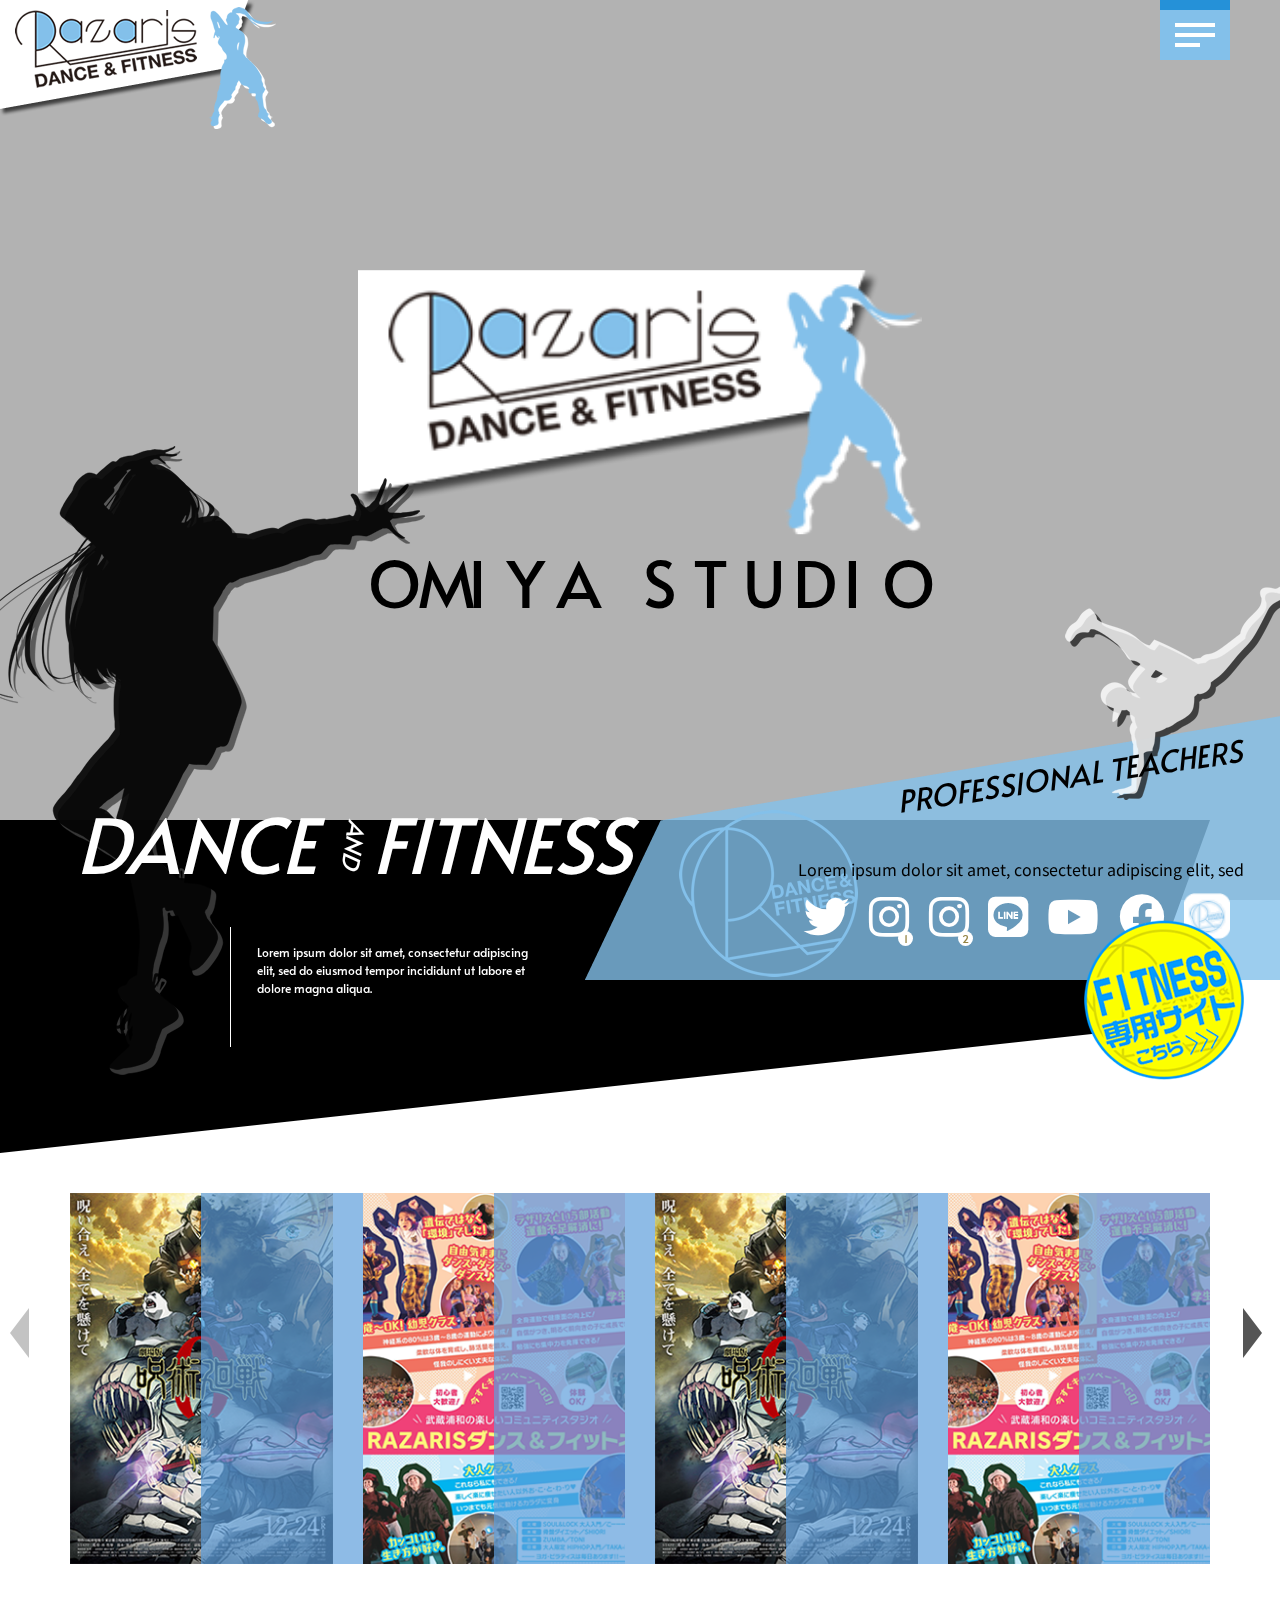
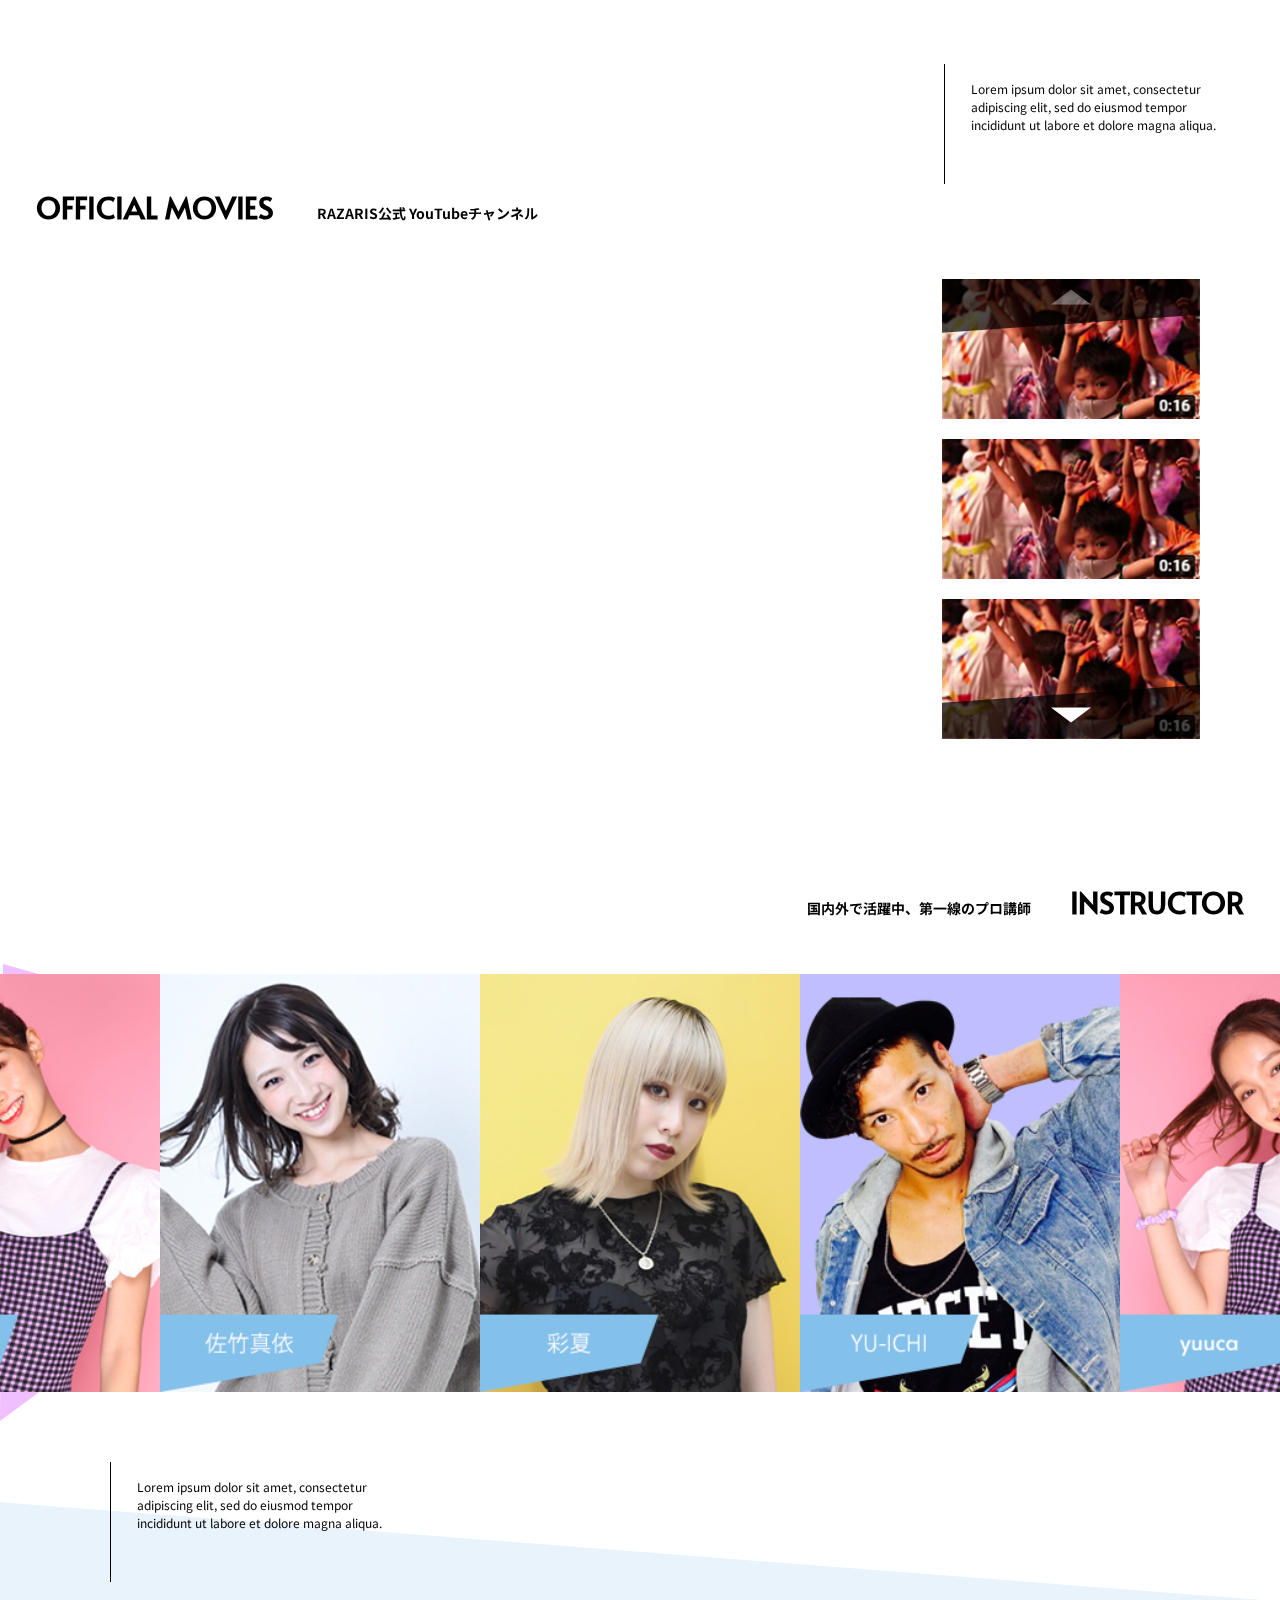
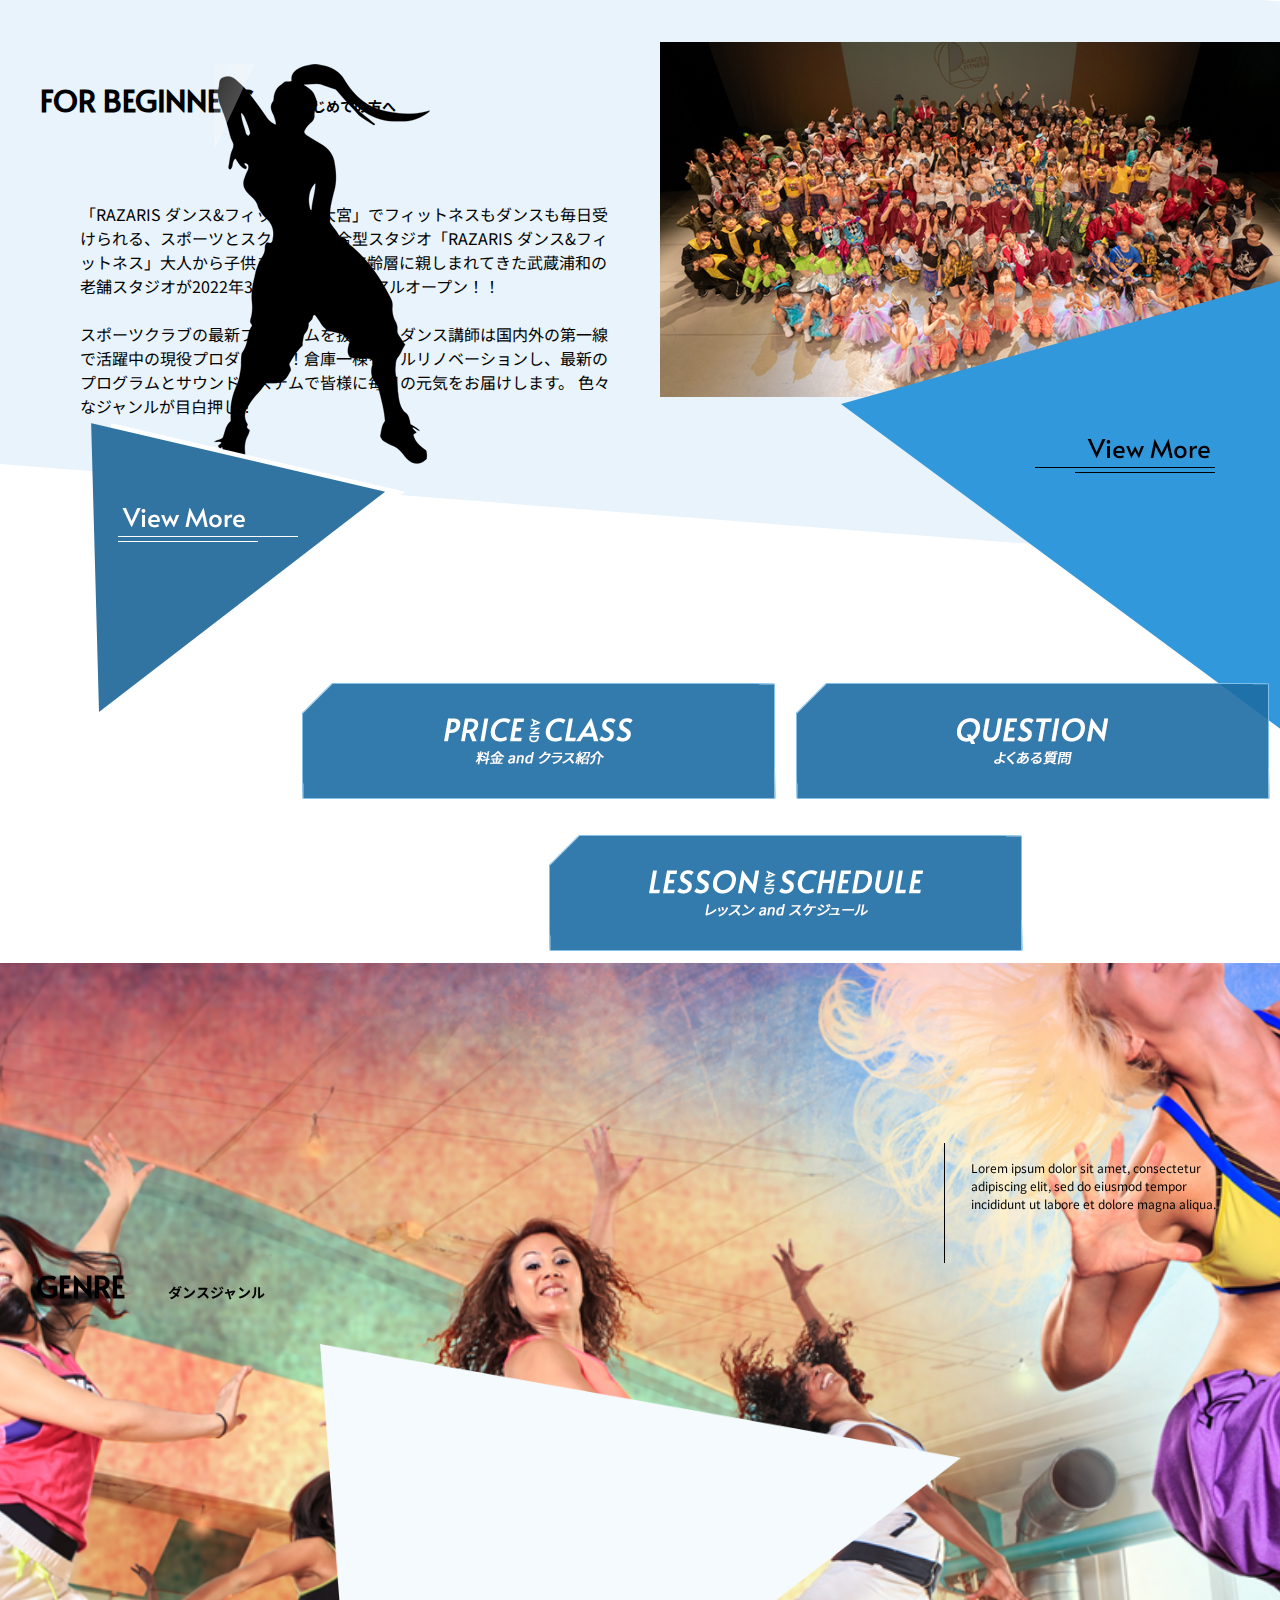
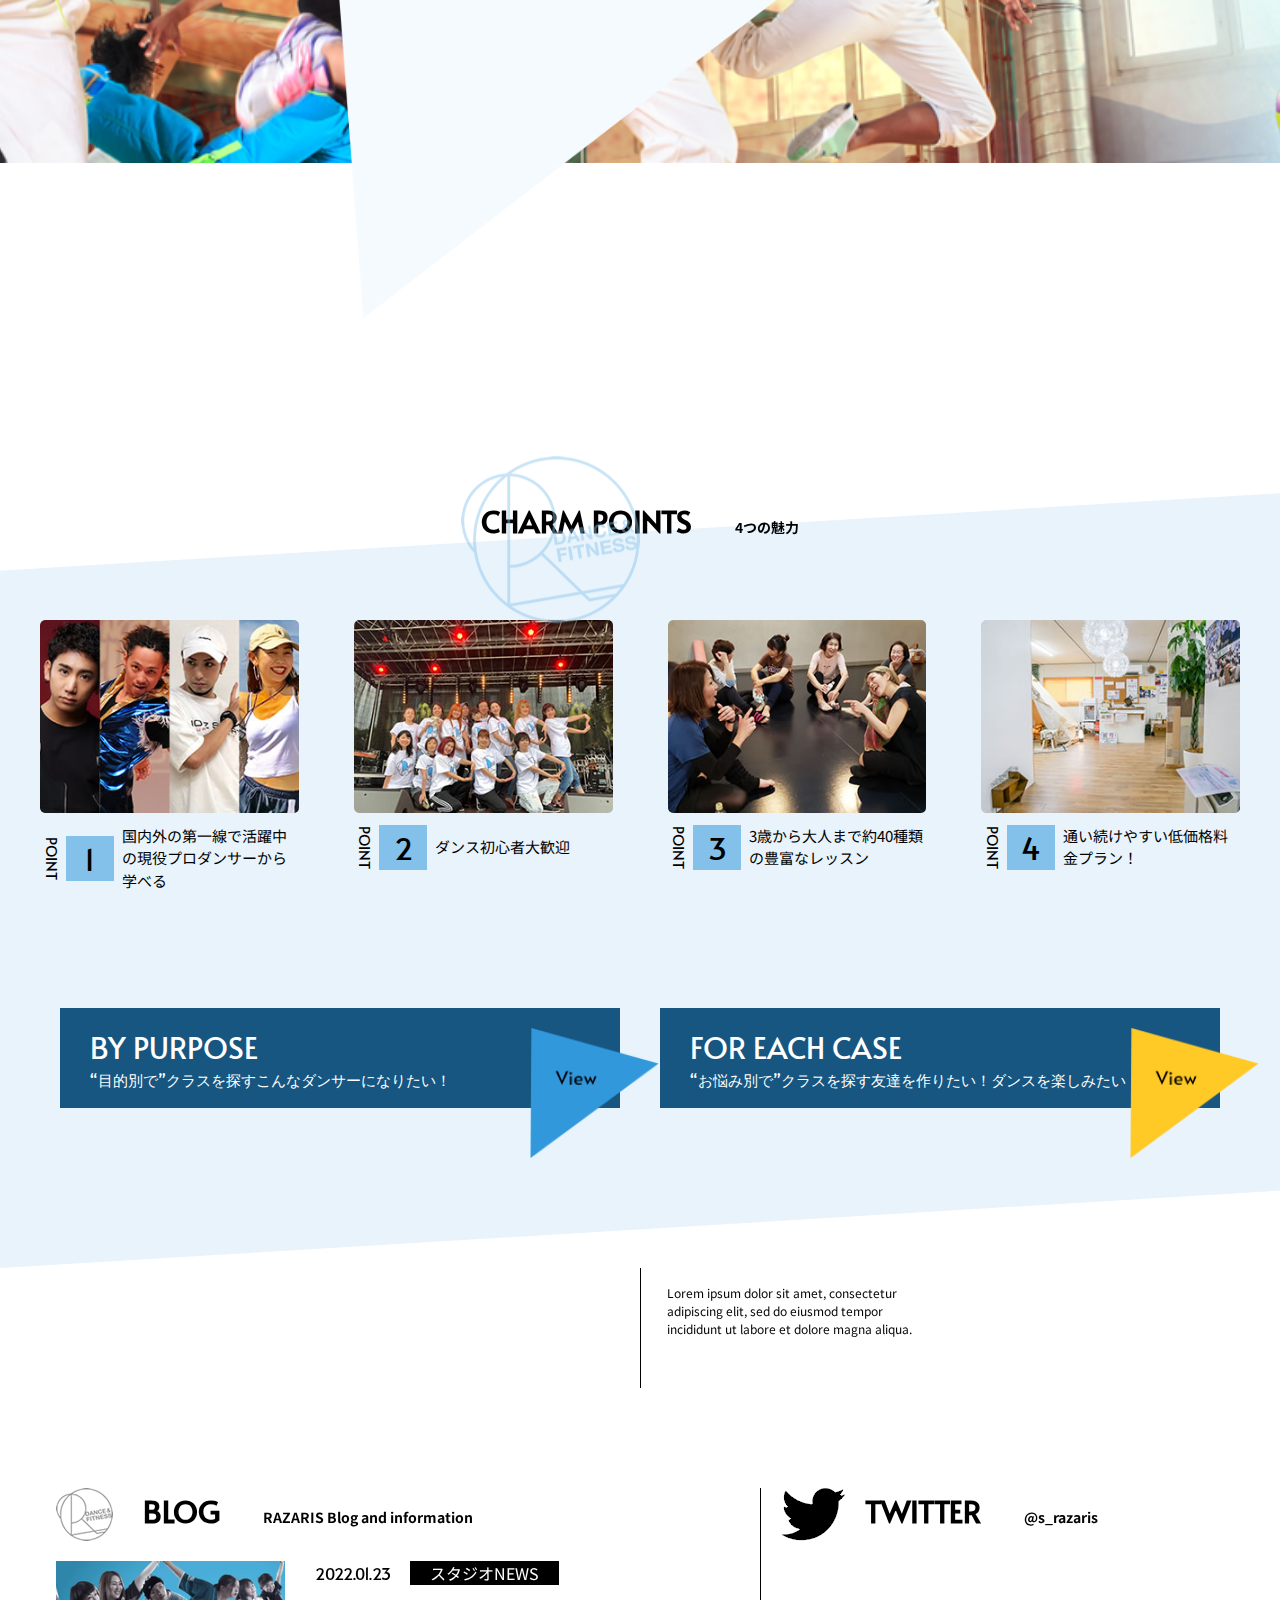
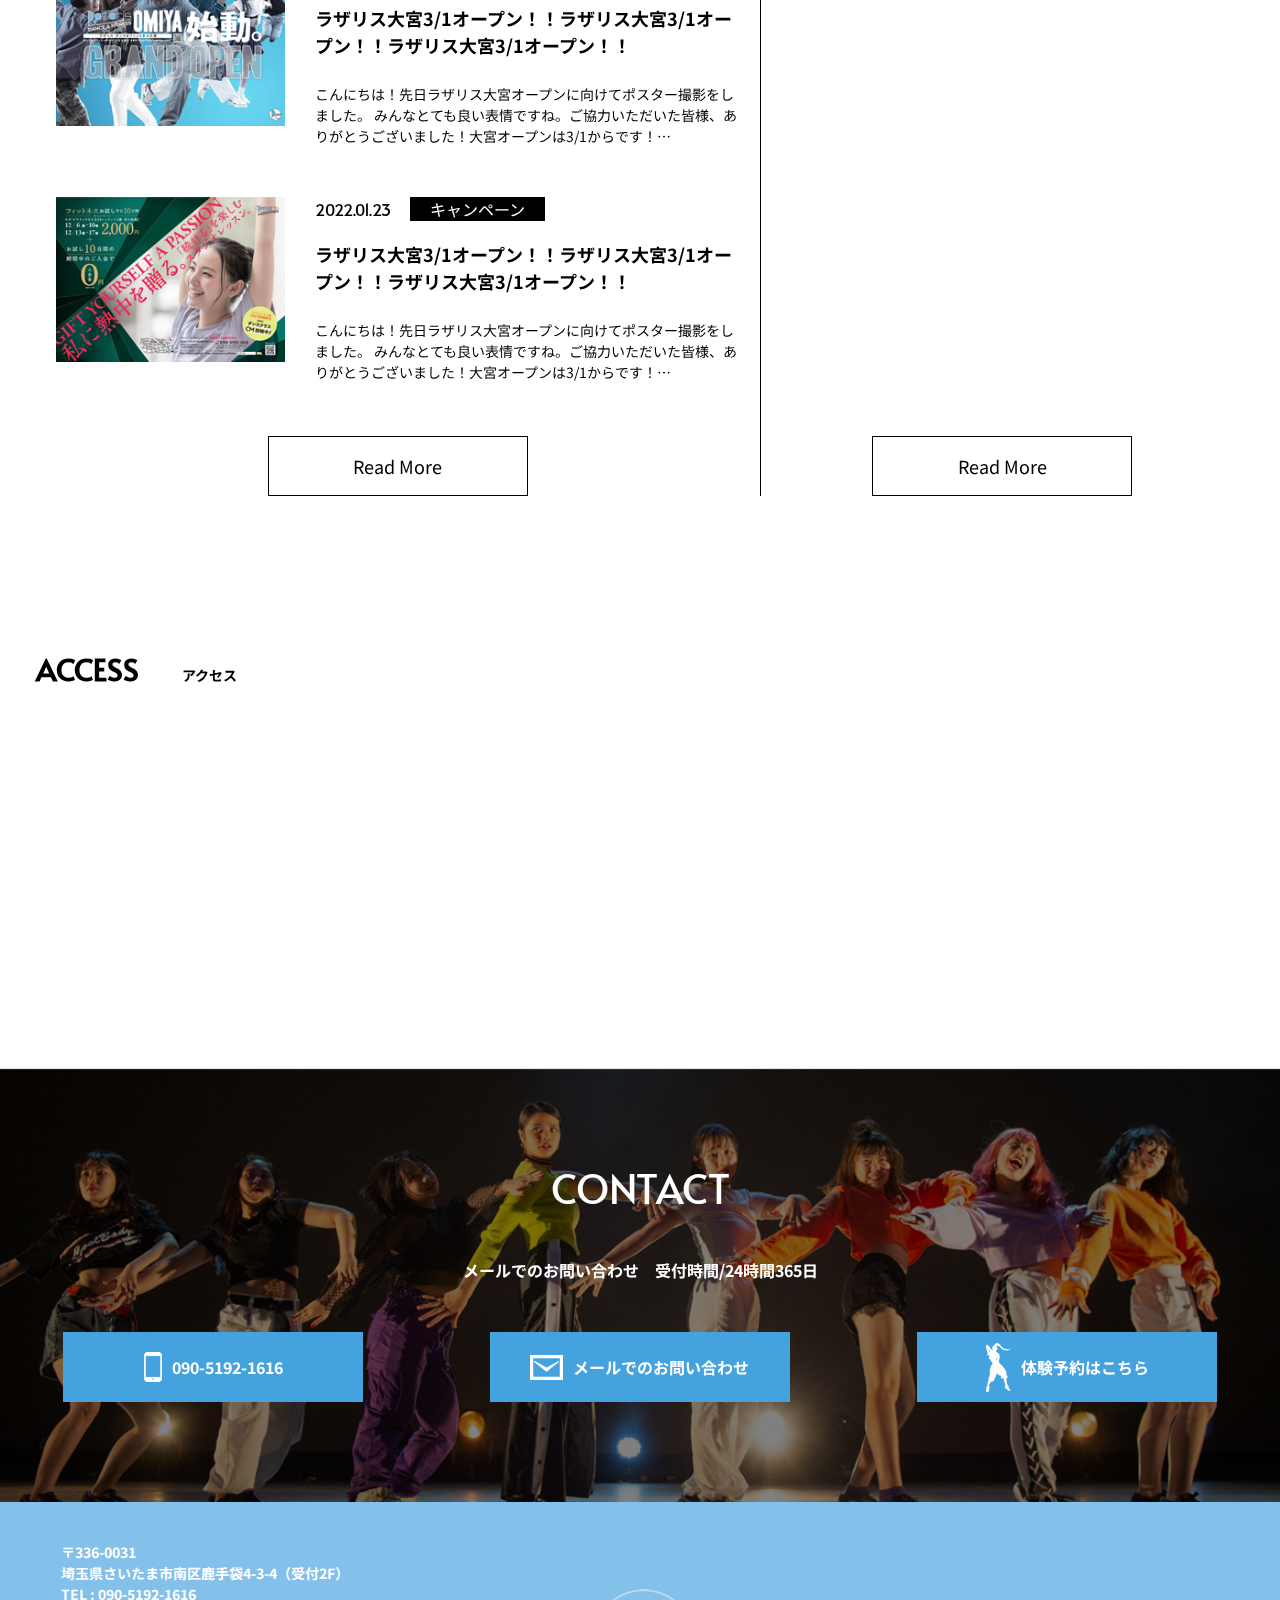
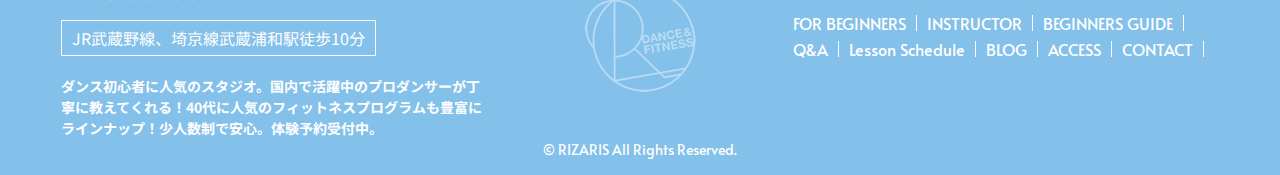
==== index.html @ e6867db2 "video play speed" ====
<!DOCTYPE html>
<html lang="en">
<head>
    <meta charset="UTF-8">
    <meta http-equiv="X-UA-Compatible" content="IE=edge">
    <meta name="viewport" content="width=device-width, initial-scale=1.0">
    <title>razaris</title>
    
    <link rel="shortcut icon" href="https://www.razaris.jp/wp/wp-content/themes/razaris/images/favicon.ico" type="image/vnd.microsoft.icon">
    <link rel="icon" href="https://www.razaris.jp/wp/wp-content/themes/razaris/images/favicon.ico" type="image/vnd.microsoft.icon">

    <link rel="stylesheet" href="./assets/css/fontawesome.css">
    <link rel="stylesheet" href="./assets/css/brands.css">
    <link rel="stylesheet" href="./assets/css/solid.css">
    <link rel="stylesheet" href="./assets/css/style.css">
    <link rel="stylesheet" href="./assets/css/top.css">

    <link rel="stylesheet" href="https://unpkg.com/swiper/swiper-bundle.min.css"/>
    <link href="https://unpkg.com/aos@2.3.1/dist/aos.css" rel="stylesheet">
</head>
<body>
    <header>
        <div>
            <div class="logo">
                <img src="./assets/img/logo.png" alt="">
            </div>
            <div class="menu-btn" onclick="menuClick(this)">
                <span></span>
                <span></span>
                <span></span>
            </div>
        </div>
    </header>
    <div class="menu" onclick="menuClose()">
        <div class="menu-left">
            <div class="logoBox">
                <img src="https://www.razaris.jp/wp/wp-content/themes/razaris/images/header_logo.png" alt="">
            </div>
            <div class="social-icons">
                <ul>
                    <li><a href="https://twitter.com/s_razaris" target="_blank"><i class="fab fa-twitter"></i></a></li>
                    <li><a href="https://www.instagram.com/razaris_studio/" target="_blank"><i class="fab fa-instagram"></i><span>1</span></a></li>
                    <li><a href="https://www.instagram.com/razaris_musashiurawa/" target="_blank"><i class="fab fa-instagram"></i><span>2</span></a></li>
                </ul>
                <ul>
                    <li><a href="https://line.me/R/ti/p/%40sju3052e" target="_blank"><i class="fab fa-line"></i></a></li>
                    <li><a href="https://www.youtube.com/channel/UCtfkmYhUdSObCA72cV7-EbQ" target="_blank"><i class="fab fa-youtube"></i></a></li>
                    <li><a href="https://www.facebook.com/%E3%83%A9%E3%82%B6%E3%83%AA%E3%82%B9-891098024272614/" target="_blank"><i class="fab fa-facebook"></i></a></li>
                </ul>
            </div>
        </div>
        <div class="menu-right">
            <div class="nav-list">
                <ul>
                    <li>
                        <a class="nav-item" href="https://www.razaris.jp/beginners">
                            <div class="inWrap">
                                <div class="box en">FOR BEGINNERS</div>
                                <div class="box jp">はじめての方へ</div>
                            </div>
                            <span class="bg"></span>
                        </a>
                    </li>
                    <li>
                        <a class="nav-item" href="https://www.razaris.jp/instructor">
                            <div class="inWrap">
                                <div class="box en">INSTRUCTOR</div>
                                <div class="box jp">インストラクター</div>
                            </div>
                            <span class="bg"></span>
                        </a>
                    </li>
                    <li>
                        <a class="nav-item" href="https://www.razaris.jp/guide">
                            <div class="inWrap">
                                <div class="box en">BEGINNERS GUIDE</div>
                                <div class="box jp">体験・入会案内</div>
                            </div>
                            <span class="bg"></span>
                        </a>
                    </li>
                    <li>
                        <a class="nav-item" href="https://www.razaris.jp/price">
                            <div class="inWrap">
                                <div class="box en">PRICE&amp;CLASS</div>
                                <div class="box jp">料金表＆クラス紹介</div>
                            </div>
                            <span class="bg"></span>
                        </a>
                    </li>
                    <li>
                        <a class="nav-item" href="https://www.razaris.jp/qa">
                            <div class="inWrap">
                                <div class="box en">Q&amp;A</div>
                                <div class="box jp">よくある質問</div>
                            </div>
                            <span class="bg"></span>
                        </a>
                    </li>
                </ul>
                <ul>
                    <li>
                        <a class="nav-item" href="https://www.razaris.jp/schedule#scheImg">
                            <div class="inWrap">
                                <div class="box en">Lesson Schedule</div>
                                <div class="box jp">レッスンスケジュール</div>
                            </div>
                            <span class="bg"></span>
                        </a>
                    </li>
                    <li>
                        <a class="nav-item" href="https://www.razaris.jp/blog">
                            <div class="inWrap">
                                <div class="box en">BLOG</div>
                                <div class="box jp">ブログ</div>
                            </div>
                            <span class="bg"></span>
                        </a>
                    </li>
                    <li>
                        <a class="nav-item" href="https://www.razaris.jp/access">
                            <div class="inWrap">
                                <div class="box en">ACCESS</div>
                                <div class="box jp">スタジオ案内</div>
                            </div>
                            <span class="bg"></span>
                        </a>
                    </li>
                    <li>
                        <a class="nav-item" href="https://www.razaris.jp/contact">
                            <div class="inWrap">
                                <div class="box en">CONTACT</div>
                                <div class="box jp">お問い合わせ</div>
                            </div>
                            <span class="bg"></span>
                        </a>
                    </li>
                    <li>
                        <a class="nav-item" href="https://www.razaris.jp/fitness" target="_blank">
                            <div class="inWrap">
                                <div class="box en">Fitness</div>
                                <div class="box jp">フィットネス</div>
                            </div>
                            <span class="bg"></span>
                        </a>
                    </li>
                </ul>
            </div>
            <div class="menu-bluebtn">
                <ul class="clearfix">
                    <li>
                        <a href="tel:09051921616">
                            <img src="https://www.razaris.jp/wp/wp-content/themes/razaris/images/navi_tel.png" alt="Tel">
                        </a>
                    </li>
                    <li>
                        <a href="https://www.razaris.jp/contact">
                            <img src="https://www.razaris.jp/wp/wp-content/themes/razaris/images/navi_mail.png" alt="Mail">
                        </a>
                    </li>
                    <li>
                        <a href="https://line.me/R/ti/p/%40sju3052e" target="_blank">
                            <img src="https://www.razaris.jp/wp/wp-content/themes/razaris/images/navi_line.png" alt="Line">
                        </a>
                    </li>
                    <li>
                        <a href="https://www.razaris.jp/schedule">
                            <img src="https://www.razaris.jp/wp/wp-content/themes/razaris/images/navi_trial.png" alt="">
                            <div class="inWrap">
                                <p class="s">体験予約はこちら</p>
                                <p class="l">体験レッスン</p>
                            </div>
                        </a>
                    </li>
                </ul>
            </div>
        </div>
    </div>
    <div id="luxy">
        <main>
            <section id="section01" class="top-banner" data-props="padding-top,padding-bottom" data-values="45,45">
                <video autoplay muted id="topVideo" poster="https://t4.ftcdn.net/jpg/04/48/09/37/360_F_448093765_5IXoB23cC8hgKr6oNmVTh3h4mNml1hp4.jpg" muted="muted" class="js-video-thumb" loop="" data-xblocker="passed" style="visibility: visible;" __idm_id__="11902978" playbackRates="0.1">
                    <source src="https://v.ftcdn.net/04/48/09/37/240_F_448093765_5IXoB23cC8hgKr6oNmVTh3h4mNml1hp4_ST.mp4" type="video/mp4">
                </video>
                <div class="main-container">
                    <div class="banner-dancer1 luxy-el" data-speed-y="-60" data-offset="0" data-horizontal="1" data-speed-x="-20">
                        <img src="./assets/img/dancer1.png" alt="">
                    </div>
                    <div class="logo-center">
                    </div>
                    <div class="banner-text">
                        <img src="./assets/img/logo.png" alt="">
                        <div>
                            <div class="luxy-el inner-el" data-horizontal="1" data-speed-x="-15" style="transform: translate3d(-24px, 2px, 0px);">O</div>
                            <div class="luxy-el inner-el" data-horizontal="1" data-speed-x="-12" style="transform: translate3d(-12px, 2px, 0px);">M</div>
                            <div class="luxy-el inner-el" data-horizontal="1" data-speed-x="-9" style="transform: translate3d(-6px, 2px, 0px);">I</div>
                            <div class="luxy-el inner-el" data-horizontal="1" data-speed-x="-6" style="transform: translate3d(0px, 2px, 0px);">Y</div>
                            <div class="luxy-el inner-el" data-horizontal="1" data-speed-x="-3" style="transform: translate3d(6px, 2px, 0px);">A</div>
                            <div class="luxy-el inner-el" data-horizontal="1" data-speed-x="0" style="transform: translate3d(12px, 2px, 0px);">&nbsp;</div>
                            <div class="luxy-el inner-el" data-horizontal="1" data-speed-x="0" style="transform: translate3d(12px, 2px, 0px);">S</div>
                            <div class="luxy-el inner-el" data-horizontal="1" data-speed-x="3" style="transform: translate3d(24px, 2px, 0px);">T</div>
                            <div class="luxy-el inner-el" data-horizontal="1" data-speed-x="6" style="transform: translate3d(24px, 2px, 0px);">U</div>
                            <div class="luxy-el inner-el" data-horizontal="1" data-speed-x="12" style="transform: translate3d(24px, 2px, 0px);">D</div>
                            <div class="luxy-el inner-el" data-horizontal="1" data-speed-x="15" style="transform: translate3d(24px, 2px, 0px);">I</div>
                            <div class="luxy-el inner-el" data-horizontal="1" data-speed-x="18" style="transform: translate3d(24px, 2px, 0px);">O</div>    
                        </div>
                    </div>
                    <div class="banner-subtext luxy-el" data-speed-y="-40" data-offset="0" data-horizontal="1" data-speed-x="-10">
                        DANCE<span class="and">AND</span>FITNESS
                    </div>
                    <div class="banner-dancer2 luxy-el" data-speed-y="-60" data-offset="0" data-horizontal="1" data-speed-x="20">
                        <img src="./assets/img/dancer2.png" alt="">
                    </div>
                    <div class="banner-teacher luxy-el" data-speed-y="-40" data-offset="0" data-horizontal="1" data-speed-x="10">
                        <img src="./assets/img/PROFESSIONAL TEACHER.png" alt="">
                    </div>
                    <div class="banner-teacher-text luxy-el" data-speed-y="-40" data-offset="0" data-horizontal="1" data-speed-x="10">
                        <p>
                            PROFESSIONAL TEACHERS
                        </p>
                    </div>
                    <div class="social-container luxy-el" data-speed-y="-40" data-offset="0" data-horizontal="1" data-speed-x="10">
                        <p>
                            Lorem ipsum dolor sit amet, consectetur adipiscing elit, sed
                        </p>
                        <div class="social-icons">
                            <ul>
                                <li><a href="https://twitter.com/s_razaris" target="_blank"><i class="fab fa-twitter"></i></a></li>
                                <li><a href="https://www.instagram.com/razaris_studio/" target="_blank"><i class="fab fa-instagram"></i><span>1</span></a></li>
                                <li><a href="https://www.instagram.com/razaris_musashiurawa/" target="_blank"><i class="fab fa-instagram"></i><span>2</span></a></li>
                                <li><a href="https://line.me/R/ti/p/%40sju3052e" target="_blank"><i class="fab fa-line"></i></a></li>
                                <li><a href="https://www.youtube.com/channel/UCtfkmYhUdSObCA72cV7-EbQ" target="_blank"><i class="fab fa-youtube"></i></a></li>
                                <li><a href="https://www.facebook.com/%E3%83%A9%E3%82%B6%E3%83%AA%E3%82%B9-891098024272614/" target="_blank"><i class="fab fa-facebook"></i></a></li>
                                <li><a href="https://ameblo.jp/razarisdanceandfitness/" target="_blank"><img src="./assets/img/fa-blog.png" alt=""></a></li>
                            </ul>
                        </div>
                    </div>
                </div>
            </section>
            <section id="section01" class="section01 banner-bottom">
                <div class="section01-bg">
                    <img src="./assets/img/top-bottom-path.png" alt="">
                </div>
                <div class="line-text">
                    <p>
                        Lorem ipsum dolor sit amet, consectetur adipiscing elit, sed do eiusmod tempor incididunt ut labore et dolore magna aliqua. 
                    </p>
                </div>
                <div class="mark-fitness">
                    <a href="">
                        <img src="./assets/img/mark-fitness.png" alt="">
                    </a>
                </div>            
            </section>
            <section id="section02" class="section02 slider luxy-el" data-speed-y="-1" style="transform: translate3d(0px, -240px, 0px);">
                <div class="main-container">
                    <div class="swiper mySwiper">
                        <div class="swiper-wrapper">
                          <div class="swiper-slide">
                              <img src="./assets/img/slide1.png" alt="">
                          </div>
                          <div class="swiper-slide">
                            <img src="./assets/img/slide2.png" alt="">
                            </div>
                            <div class="swiper-slide">
                                <img src="./assets/img/slide3.png" alt="">
                            </div>
                            <div class="swiper-slide">
                                <img src="./assets/img/slide4.png" alt="">
                            </div>
                            <div class="swiper-slide">
                                <img src="./assets/img/slide5.png" alt="">
                            </div>
                        </div>
                    </div>
                </div>
                <div class="swiper-button-next"></div>
                <div class="swiper-button-prev"></div>
            </section>
            <section id="section03" class="section03 official-movies">
                <div class="main-container">
                    <div class="line-text">
                        <p>
                            Lorem ipsum dolor sit amet, consectetur adipiscing elit, sed do eiusmod tempor incididunt ut labore et dolore magna aliqua. 
                        </p>
                    </div>
                    <h1>
                        OFFICIAL MOVIES
                        <span class="subtitle">
                            RAZARIS公式 YouTubeチャンネル
                        </span>
                    </h1>
                    <div class="movie-container">
                        <a href="" class="view-more luxy-el" data-speed-y="-20" data-offset="900" style="transform: translate3d(0px, 227.6px, 0px);">
                            <img src="./assets/img/viewmore1.png" alt="">
                        </a>
                        <div class="dancer3 luxy-el effect-shine" data-speed-y="-40" data-offset="1600" style="transform: translate3d(0px, 227.6px, 0px);">
                            <img src="./assets/img/dancer3.png" alt="">
                        </div>
                        <div class="container-takaki">
                            <div class="takaki">
                                <video id="myVideo" name="myVideo" autoplay muted poster="https://t4.ftcdn.net/jpg/04/48/09/37/360_F_448093765_5IXoB23cC8hgKr6oNmVTh3h4mNml1hp4.jpg" muted="muted" class="js-video-thumb" loop="" data-xblocker="passed" style="visibility: visible;" __idm_id__="11902978">
                                    <source id="videoSrc" name="videoSrc" src="https://v.ftcdn.net/04/48/09/37/240_F_448093765_5IXoB23cC8hgKr6oNmVTh3h4mNml1hp4_ST.mp4" type="video/mp4">
                                </video>
                            </div>
                            <div class="vertical-slider">
                                <div class="swiper vSwiper">
                                    <div class="swiper-wrapper">
                                        <div class="swiper-slide">
                                            <a onclick="selectVideo()" href="javascript:void(0);">
                                                <img src="./assets/img/vslider1.png" alt="">
                                            </a>
                                        </div>
                                        <div class="swiper-slide">
                                            <a onclick="selectVideo()" href="javascript:void(0);">
                                                <img src="./assets/img/vslider1.png" alt="">
                                            </a>
                                        </div>
                                        <div class="swiper-slide">
                                            <a onclick="selectVideo()" href="javascript:void(0);">
                                                <img src="./assets/img/vslider1.png" alt="">
                                            </a>
                                        </div>
                                        <div class="swiper-slide">
                                            <a onclick="selectVideo()" href="javascript:void(0);">
                                                <img src="./assets/img/vslider1.png" alt="">
                                            </a>
                                        </div>
                                        <div class="swiper-slide">
                                            <a onclick="selectVideo()" href="javascript:void(0);">
                                                <img src="./assets/img/vslider1.png" alt="">
                                            </a>
                                        </div>
                                    </div>
                                </div>
                                <div class="swiper-button-next"></div>
                                <div class="swiper-button-prev"></div>    
                            </div>
                        </div>    
                    </div>
                </div>
            </section>
            <section id="section04" class="section04 instructor">
                <h1>
                    <span class="subtitle">
                        国内外で活躍中、第一線のプロ講師
                    </span>
                    INSTRUCTOR
                </h1>
                <div class="photo-container">
                    <!-- <div class="photo luxy-el" data-speed-y="-20" data-offset="840" style="transform: translate3d(0px, 227.6px, 0px);">
                        <img src="./assets/img/photo1.png" alt="">
                    </div>
                    <div class="photo luxy-el" data-speed-y="-30" data-offset="1280" style="transform: translate3d(0px, 227.6px, 0px);">
                        <img src="./assets/img/photo2.png" alt="">
                    </div>
                    <div class="photo luxy-el" data-speed-y="-40" data-offset="1715" style="transform: translate3d(0px, 227.6px, 0px);">
                        <img src="./assets/img/photo3.png" alt="">
                    </div>
                    <div class="photo luxy-el" data-speed-y="-50" data-offset="2155" style="transform: translate3d(0px, 227.6px, 0px);">
                        <img src="./assets/img/photo4.png" alt="">
                    </div> -->

                    <div class="swiper mySwiper1">
                        <div class="swiper-wrapper">
                            <div class="swiper-slide">
                                <img src="./assets/img/photo1.png" alt="">
                            </div>
                            <div class="swiper-slide">
                                <img src="./assets/img/photo2.png" alt="">
                            </div>
                            <div class="swiper-slide">
                                <img src="./assets/img/photo3.png" alt="">
                            </div>
                            <div class="swiper-slide">
                                <img src="./assets/img/photo4.png" alt="">
                            </div>
                            <div class="swiper-slide">
                                <img src="./assets/img/photo1.png" alt="">
                            </div>
                            <div class="swiper-slide">
                                <img src="./assets/img/photo2.png" alt="">
                            </div>
                            <div class="swiper-slide">
                                <img src="./assets/img/photo3.png" alt="">
                            </div>
                            <div class="swiper-slide">
                                <img src="./assets/img/photo4.png" alt="">
                            </div>
                        </div>
                    </div>
                </div>
                <a href="" class="view-more luxy-el" data-speed-y="-20" data-offset="1000" style="transform: translate3d(0px, 227.6px, 0px);">
                    <img src="./assets/img/viewmore4.png" alt="">
                </a>
            </section>
            <section id="section05" class="section05 beginner">
                <div class="line-text">
                    <p>
                        Lorem ipsum dolor sit amet, consectetur adipiscing elit, sed do eiusmod tempor incididunt ut labore et dolore magna aliqua. 
                    </p>
                </div>
                <div class="main-container">
                    <h1>
                        FOR BEGINNERS
                        <span class="subtitle">
                            はじめての方へ
                        </span>
                    </h1>
                    <div class="beginner-content">
                        <div class="beginner-text">
                            <p>
                                「RAZARIS ダンス&フィットネス大宮」でフィットネスもダンスも毎日受けられる、スポーツとスクールの総合型スタジオ「RAZARIS ダンス&フィットネス」大人から子供まで、全ての年齢層に親しまれてきた武蔵浦和の老舗スタジオが2022年3月1日にリニューアルオープン！！<br>
                                <br>
                                スポーツクラブの最新プログラムを抜粋し、ダンス講師は国内外の第一線で活躍中の現役プロダンサー！倉庫一棟をフルリノベーションし、最新のプログラムとサウンドシステムで皆様に毎日の元気をお届けします。 色々なジャンルが目白押し！
                            </p>
                        </div>
                        <div class="beginner-classmates effect-shine">
                            <img src="./assets/img/class.png" alt="">
                        </div>
                    </div>
                </div>
            </section>
            <div id="section06" class="section06 dancing">
                <div id="bg-section06" class="luxy-el" data-speed-y="-10" style="height: 800px;"></div>
                <a href="" class="viewmore2">
                    <img src="./assets/img/viewmore2.png" alt="">
                </a>
                <div class="button-group">
                    <a href="" class="btn-price effect-shine">
                        <img src="./assets/img/btn-price.png" alt="">
                        <div class="box">
                            <div class="loader-12"></div>
                        </div>
                    </a>
                    <a href="" class="btn-question effect-shine">
                        <img src="./assets/img/btn-question.png" alt="">
                        <div class="box">
                            <div class="loader-12"></div>
                        </div>
                    </a>
                    <a href="" class="btn-lesson effect-shine">
                        <img src="./assets/img/btn-lesson.png" alt="">
                        <div class="box">
                            <div class="loader-12"></div>
                        </div>
                    </a>
                </div>
            </div>
            <section id="section07" class="section07 genre">
                <div class="line-text">
                    <p>
                        Lorem ipsum dolor sit amet, consectetur adipiscing elit, sed do eiusmod tempor incididunt ut labore et dolore magna aliqua. 
                    </p>
                </div>
                <h1>
                    GENRE
                    <span class="subtitle">
                        ダンスジャンル
                    </span>
                </h1>
                <div class="main-container">
                    <div class="genre-content">
                        <a href="" data-aos="fade-up" data-aos-duration="1000" class="luxy-el" data-speed-y="-10" data-offset="840" style="transform: translate3d(0px, 227.6px, 0px);">
                            <img src="./assets/img/hiphop.png" alt="">
                        </a>
                        <a href="" data-aos="fade-up" data-aos-duration="1000" class="luxy-el" data-speed-y="-10" data-offset="840" style="transform: translate3d(0px, 227.6px, 0px);">
                            <img src="./assets/img/jazz.png" alt="">
                        </a>
                        <a href="" data-aos="fade-up" data-aos-duration="1500" class="luxy-el" data-speed-y="-10" data-offset="840" style="transform: translate3d(0px, 227.6px, 0px);">
                            <img src="./assets/img/kpop.png" alt="">
                        </a>
                        <a href="" data-aos="fade-up" data-aos-duration="1500" class="luxy-el" data-speed-y="-10" data-offset="840" style="transform: translate3d(0px, 227.6px, 0px);">
                            <img src="./assets/img/soul.png" alt="">
                        </a>
                    </div>
                    <div class="genre-center">
                        <a href="" data-aos="flip-left" data-aos-easing="ease-out-cubic" data-aos-duration="2000">
                            <img src="./assets/img/viewmore3.png" alt="">
                        </a>
                    </div>
                    <div class="genre-content">
                        <a href="" data-aos="fade-up" data-aos-duration="1000" class="luxy-el" data-speed-y="-10" data-offset="840" style="transform: translate3d(0px, 227.6px, 0px);">
                            <img src="./assets/img/house.png" alt="">
                        </a>
                        <a href="" data-aos="fade-up" data-aos-duration="1000" class="luxy-el" data-speed-y="-10" data-offset="840" style="transform: translate3d(0px, 227.6px, 0px);">
                            <img src="./assets/img/pop.png" alt="">
                        </a>
                        <a href="" data-aos="fade-up" data-aos-duration="1500" class="luxy-el" data-speed-y="-10" data-offset="840" style="transform: translate3d(0px, 227.6px, 0px);">
                            <img src="./assets/img/acrobat.png" alt="">
                        </a>
                        <a href="" data-aos="fade-up" data-aos-duration="1500" class="luxy-el" data-speed-y="-10" data-offset="840" style="transform: translate3d(0px, 227.6px, 0px);">
                            <img src="./assets/img/ziadance.png" alt="">
                        </a>
                    </div>
                </div>
            </section>
            <section id="section08" class="section08 charm-points">
                <h1>
                    CHARM POINTS
                    <span class="subtitle">
                        4つの魅力
                    </span>
                </h1>
                <div class="logo-center">
                    <img src="./assets/img/mark-blue.png" alt="">
                </div>
                <div class="main-container">
                    <div class="card-container">
                        <div class="point-card">
                            <div class="top-img effect-shine">
                                <img src="./assets/img/point1.png" alt="">
                            </div>
                            <div class="point-footer">
                                <span class="point">POINT</span>
                                <span class="number">1</span>
                                <span class="text">国内外の第一線で活躍中の現役プロダンサーから学べる</span>
                            </div>
                        </div>
                        <div class="point-card">
                            <div class="top-img effect-shine">
                                <img src="./assets/img/point2.png" alt="">
                            </div>
                            <div class="point-footer">
                                <span class="point">POINT</span>
                                <span class="number">2</span>
                                <span class="text">ダンス初心者大歓迎</span>
                            </div>
                        </div>
                        <div class="point-card">
                            <div class="top-img effect-shine">
                                <img src="./assets/img/point3.png" alt="">
                            </div>
                            <div class="point-footer">
                                <span class="point">POINT</span>
                                <span class="number">3</span>
                                <span class="text">3歳から大人まで約40種類の豊富なレッスン</span>
                            </div>
                        </div>
                        <div class="point-card">
                            <div class="top-img effect-shine">
                                <img src="./assets/img/point4.png" alt="">
                            </div>
                            <div class="point-footer">
                                <span class="point">POINT</span>
                                <span class="number">4</span>
                                <span class="text">通い続けやすい低価格料金プラン！</span>
                            </div>
                        </div>
                    </div>
                    <div class="button-container">
                        <a href="" class="button-purpose">
                            BY PURPOSE<br>
                            <span>“目的別で”クラスを探すこんなダンサーになりたい！</span>
                        </a>
                        <a href="" class="button-eachcase">
                            FOR EACH CASE<br>
                            <span>“お悩み別で”クラスを探す友達を作りたい！ダンスを楽しみたい！</span>
                        </a>
                    </div>
                </div>
                <div class="line-text">
                    <p>
                        Lorem ipsum dolor sit amet, consectetur adipiscing elit, sed do eiusmod tempor incididunt ut labore et dolore magna aliqua. 
                    </p>
                </div>
        </section>
        <section class="section09">
            <div class="main-container">
                <div class="blog-container">
                    <div class="title">
                        <img src="./assets/img/mark-black.png" alt="">
                        <h1>
                            BLOG <span class="subtitle">RAZARIS Blog and information</span>
                        </h1>
                    </div>
                    <div class="blog-box">
                        <div class="blog-card">
                            <div class="blog-img effect-shine">
                                <img src="./assets/img/blog1.png" alt="">
                            </div>
                            <div class="blog-content">
                                <div class="blog-cap">
                                    <span class="blog-date">2022.01.23</span>
                                    <span class="blog-category">スタジオNEWS</span>
                                </div>
                                <div class="blog-title">
                                    ラザリス大宮3/1オープン！！ラザリス大宮3/1オープン！！ラザリス大宮3/1オープン！！
                                </div>
                                <div class="blog-text">
                                    こんにちは！先日ラザリス大宮オープンに向けてポスター撮影をしました。
                                    みんなとても良い表情ですね。ご協力いただいた皆様、ありがとうございました！大宮オープンは3/1からです！…
                                </div>
                            </div>
                        </div>
                        <div class="blog-card">
                            <div class="blog-img effect-shine">
                                <img src="./assets/img/blog2.png" alt="">
                            </div>
                            <div class="blog-content">
                                <div class="blog-cap">
                                    <span class="blog-date">2022.01.23</span>
                                    <span class="blog-category">キャンペーン</span>
                                </div>
                                <div class="blog-title">
                                    ラザリス大宮3/1オープン！！ラザリス大宮3/1オープン！！ラザリス大宮3/1オープン！！
                                </div>
                                <div class="blog-text">
                                    こんにちは！先日ラザリス大宮オープンに向けてポスター撮影をしました。
                                    みんなとても良い表情ですね。ご協力いただいた皆様、ありがとうございました！大宮オープンは3/1からです！…
                                </div>
                            </div>
                        </div>    
                    </div>
                    <a href="" class="btn-more">Read More</a>
                </div>
                <div class="twitter-container">
                    <div class="title">
                        <img src="./assets/img/mark-twiter.png" alt="">
                        <h1>
                            TWITTER <span class="subtitle">@s_razaris</span>
                        </h1>
                    </div>
                    <div class="twitter-box">
                        <script async="" src="https://platform.twitter.com/widgets.js" charset="utf-8"></script>
                    </div>
                    <a href="" class="btn-more">Read More</a>
                </div>
            </div>
        </section>
        <section id="section10" class="section10">
            <h1>
                ACCESS <span class="subtitle">アクセス</span>
            </h1>
            <iframe src="https://www.google.com/maps/embed?pb=!1m18!1m12!1m3!1d1922.9398902011635!2d139.63848699033758!3d35.84933406135089!2m3!1f0!2f0!3f0!3m2!1i1024!2i768!4f13.1!3m3!1m2!1s0x6018eb6c1aa24273%3A0x673429aa1a81c50f!2zUkFaQVJJUyDjg4Djg7Pjgrkm44OV44Kj44OD44OI44ON44K5!5e0!3m2!1sja!2sjp!4v1604991293645!5m2!1sja!2sjp" frameborder="0" allowfullscreen="" aria-hidden="false" tabindex="0"></iframe>
            <div class="main-container">
                <div class="contact-title">
                    CONTACT
                </div>
                <div class="contact-subtitle">
                    メールでのお問い合わせ　受付時間/24時間365日
                </div>
                <div class="button-container">
                    <a href="" class="blue-btn">
                        <img src="./assets/img/icon-phone.png" alt="">
                        <span>090-5192-1616</span>
                    </a>
                    <a href="" class="blue-btn">
                        <img src="./assets/img/icon-mail.png" alt="">
                        <span>メールでのお問い合わせ</span>
                    </a>
                    <a href="" class="blue-btn">
                        <img src="./assets/img/icon-ninja.png" alt="">
                        <span>体験予約はこちら</span>
                    </a>
                </div>
            </div>
        </section>

    </main>
    <footer>
        <div class="main-container">
            <div class="footer-left">
                <p>
                    〒336-0031<br>
                    埼玉県さいたま市南区鹿手袋4-3-4（受付2F）<br>
                    TEL : 090-5192-1616
                </p>
                <div class="box-text">
                    JR武蔵野線、埼京線武蔵浦和駅徒歩10分
                </div>
                <p>
                    ダンス初心者に人気のスタジオ。国内で活躍中のプロダンサーが丁寧に教えてくれる！40代に人気のフィットネスプログラムも豊富にラインナップ！少人数制で安心。体験予約受付中。
                </p>
            </div>
            <div class="footer-center">
                <img src="./assets/img/mark-white.png" alt="">
            </div>
            <div class="footer-right">
                <div class="footer-menu">
                    <ul>
                        <li><a href="./beginners.html">FOR BEGINNERS</a></li>
                        <li><a href="./instructor.html">INSTRUCTOR</a></li>
                        <li><a href="./guide.html">BEGINNERS GUIDE</a></li>
                        <li><a href="./faq.html">Q&A</a></li>
                        <li><a href="./schedule.html">Lesson Schedule</a></li>
                        <li><a href="./blog.html">BLOG</a></li>
                        <li><a href="./access.html">ACCESS</a></li>
                        <li><a href="./contact.html">CONTACT</a></li>
                    </ul>
                </div>
                <div class="social-container">
                    <p>
                        Lorem ipsum dolor sit amet, consectetur adipiscing elit, sed
                    </p>
                    <div class="social-icons">
                        <ul>
                            <li><a href="https://twitter.com/s_razaris" target="_blank"><i class="fab fa-twitter"></i></a></li>
                            <li><a href="https://www.instagram.com/razaris_studio/" target="_blank"><i class="fab fa-instagram"></i><span>1</span></a></li>
                            <li><a href="https://www.instagram.com/razaris_musashiurawa/" target="_blank"><i class="fab fa-instagram"></i><span>2</span></a></li>
                            <li><a href="https://line.me/R/ti/p/%40sju3052e" target="_blank"><i class="fab fa-line"></i></a></li>
                            <li><a href="https://www.youtube.com/channel/UCtfkmYhUdSObCA72cV7-EbQ" target="_blank"><i class="fab fa-youtube"></i></a></li>
                            <li><a href="https://www.facebook.com/%E3%83%A9%E3%82%B6%E3%83%AA%E3%82%B9-891098024272614/" target="_blank"><i class="fab fa-facebook"></i></a></li>
                            <li><a href="https://ameblo.jp/razarisdanceandfitness/" target="_blank"><img src="./assets/img/fa-blog.png" alt=""></a></li>
                        </ul>
                    </div>
                </div>
            </div>
        </div>
        <div class="copyright">© RIZARIS All Rights Reserved.</div>
    </footer>
</div>
    
    <script src="./assets/js/main.js"></script>
    <script src="./assets/js/luxy.js" charset="UTF-8"></script>
    <script>
		luxy.init({
			wrapper: '#luxy',
			targets : '.luxy-el',
			wrapperSpeed:  0.08
		});
	</script>
    <script src="https://unpkg.com/swiper/swiper-bundle.min.js"></script>
    <script src="https://unpkg.com/aos@2.3.1/dist/aos.js"></script>
    <script>
        AOS.init();
    </script>

    <!-- Initialize Swiper -->
    <script>
        document.addEventListener('DOMContentLoaded', (event) => {
            document.querySelector('video').playbackRate = 0.5;
        })

    </script>
    <script>
      var swiper = new Swiper(".mySwiper", {
        slidesPerView: 4,
        spaceBetween: 30,
        slidesPerGroup: 1,
        loop: true,
        speed: 1000,
        loopFillGroupWithBlank: true,
        pagination: {
          el: ".swiper-pagination",
          clickable: true,
        },
        navigation: {
          nextEl: ".swiper-button-next",
          prevEl: ".swiper-button-prev",
        },
        autoplay: 
        {
            delay: 2000,
        },
      });
    </script>
    <script>
      var swiper = new Swiper(".mySwiper1", {
        slidesPerView: 4,
        spaceBetween: 0,
        slidesPerGroup: 1,
        loop: true,
        speed: 1000,
        loopFillGroupWithBlank: true,
        centeredSlides: true,
        pagination: {
          el: ".swiper-pagination",
          clickable: true,
        },
        autoplay: 
        {
            delay: 1000,
            disableOnInteraction: true,
            reverseDirection: true,
        },
      });
    </script>
    <script>
        var vSwiper = new Swiper(".vSwiper", {
            slidesPerView: 3,
            direction: "vertical",
            spaceBetween: 20,
            loop: false,
            navigation: {
                nextEl: ".swiper-button-next",
                prevEl: ".swiper-button-prev",
            },
            pagination: {
                el: ".swiper-pagination",
                clickable: true,
            },
            // autoplay: 
            // {
            //     delay: 1000,
            // },
        });
    </script>
    <script type="text/javascript">
        function selectVideo() {
            var video = document.getElementById('myVideo');
            var source = document.getElementById('videoSrc');

            source.setAttribute('src', 'http://www.tools4movies.com/trailers/1012/Kill%20Bill%20Vol.3.mp4');

            video.load();
            // video.play();

            fetchVideoAndPlay();
        }
        function fetchVideoAndPlay() {
            fetch('https://example.com/file.mp4')
            .then(response => response.blob())
            .then(blob => {
                video.srcObject = blob;
                return video.play();
            })
            .then(_ => {
                // Video playback started ;)
            })
            .catch(e => {
                // Video playback failed ;(
            })
        }
    </script>

</body>
</html>
---- assets/css/brands.css ----
/*!
 * Font Awesome Free 6.0.0-beta3 by @fontawesome - https://fontawesome.com
 * License - https://fontawesome.com/license/free (Icons: CC BY 4.0, Fonts: SIL OFL 1.1, Code: MIT License)
 * Copyright 2021 Fonticons, Inc.
 */
:root, :host {
  --fa-font-brands: normal 400 1em/1 "Font Awesome 6 Brands"; }

@font-face {
  font-family: 'Font Awesome 6 Brands';
  font-style: normal;
  font-weight: 400;
  font-display: block;
  src: url("../webfonts/fa-brands-400.woff2") format("woff2"), url("../webfonts/fa-brands-400.ttf") format("truetype"); }

.fab,
.fa-brands {
  font-family: 'Font Awesome 6 Brands';
  font-weight: 400; }

.fa-42-group:before {
  content: "\e080"; }

.fa-innosoft:before {
  content: "\e080"; }

.fa-500px:before {
  content: "\f26e"; }

.fa-accessible-icon:before {
  content: "\f368"; }

.fa-accusoft:before {
  content: "\f369"; }

.fa-acquisitions-incorporated:before {
  content: "\f6af"; }

.fa-adn:before {
  content: "\f170"; }

.fa-adversal:before {
  content: "\f36a"; }

.fa-affiliatetheme:before {
  content: "\f36b"; }

.fa-airbnb:before {
  content: "\f834"; }

.fa-algolia:before {
  content: "\f36c"; }

.fa-alipay:before {
  content: "\f642"; }

.fa-amazon:before {
  content: "\f270"; }

.fa-amazon-pay:before {
  content: "\f42c"; }

.fa-amilia:before {
  content: "\f36d"; }

.fa-android:before {
  content: "\f17b"; }

.fa-angellist:before {
  content: "\f209"; }

.fa-angrycreative:before {
  content: "\f36e"; }

.fa-angular:before {
  content: "\f420"; }

.fa-app-store:before {
  content: "\f36f"; }

.fa-app-store-ios:before {
  content: "\f370"; }

.fa-apper:before {
  content: "\f371"; }

.fa-apple:before {
  content: "\f179"; }

.fa-apple-pay:before {
  content: "\f415"; }

.fa-artstation:before {
  content: "\f77a"; }

.fa-asymmetrik:before {
  content: "\f372"; }

.fa-atlassian:before {
  content: "\f77b"; }

.fa-audible:before {
  content: "\f373"; }

.fa-autoprefixer:before {
  content: "\f41c"; }

.fa-avianex:before {
  content: "\f374"; }

.fa-aviato:before {
  content: "\f421"; }

.fa-aws:before {
  content: "\f375"; }

.fa-bandcamp:before {
  content: "\f2d5"; }

.fa-battle-net:before {
  content: "\f835"; }

.fa-behance:before {
  content: "\f1b4"; }

.fa-behance-square:before {
  content: "\f1b5"; }

.fa-bilibili:before {
  content: "\e3d9"; }

.fa-bimobject:before {
  content: "\f378"; }

.fa-bitbucket:before {
  content: "\f171"; }

.fa-bitcoin:before {
  content: "\f379"; }

.fa-bity:before {
  content: "\f37a"; }

.fa-black-tie:before {
  content: "\f27e"; }

.fa-blackberry:before {
  content: "\f37b"; }

.fa-blogger:before {
  content: "\f37c"; }

.fa-blogger-b:before {
  content: "\f37d"; }

.fa-bluetooth:before {
  content: "\f293"; }

.fa-bluetooth-b:before {
  content: "\f294"; }

.fa-bootstrap:before {
  content: "\f836"; }

.fa-bots:before {
  content: "\e340"; }

.fa-btc:before {
  content: "\f15a"; }

.fa-buffer:before {
  content: "\f837"; }

.fa-buromobelexperte:before {
  content: "\f37f"; }

.fa-buy-n-large:before {
  content: "\f8a6"; }

.fa-buysellads:before {
  content: "\f20d"; }

.fa-canadian-maple-leaf:before {
  content: "\f785"; }

.fa-cc-amazon-pay:before {
  content: "\f42d"; }

.fa-cc-amex:before {
  content: "\f1f3"; }

.fa-cc-apple-pay:before {
  content: "\f416"; }

.fa-cc-diners-club:before {
  content: "\f24c"; }

.fa-cc-discover:before {
  content: "\f1f2"; }

.fa-cc-jcb:before {
  content: "\f24b"; }

.fa-cc-mastercard:before {
  content: "\f1f1"; }

.fa-cc-paypal:before {
  content: "\f1f4"; }

.fa-cc-stripe:before {
  content: "\f1f5"; }

.fa-cc-visa:before {
  content: "\f1f0"; }

.fa-centercode:before {
  content: "\f380"; }

.fa-centos:before {
  content: "\f789"; }

.fa-chrome:before {
  content: "\f268"; }

.fa-chromecast:before {
  content: "\f838"; }

.fa-cloudflare:before {
  content: "\e07d"; }

.fa-cloudscale:before {
  content: "\f383"; }

.fa-cloudsmith:before {
  content: "\f384"; }

.fa-cloudversify:before {
  content: "\f385"; }

.fa-cmplid:before {
  content: "\e360"; }

.fa-codepen:before {
  content: "\f1cb"; }

.fa-codiepie:before {
  content: "\f284"; }

.fa-confluence:before {
  content: "\f78d"; }

.fa-connectdevelop:before {
  content: "\f20e"; }

.fa-contao:before {
  content: "\f26d"; }

.fa-cotton-bureau:before {
  content: "\f89e"; }

.fa-cpanel:before {
  content: "\f388"; }

.fa-creative-commons:before {
  content: "\f25e"; }

.fa-creative-commons-by:before {
  content: "\f4e7"; }

.fa-creative-commons-nc:before {
  content: "\f4e8"; }

.fa-creative-commons-nc-eu:before {
  content: "\f4e9"; }

.fa-creative-commons-nc-jp:before {
  content: "\f4ea"; }

.fa-creative-commons-nd:before {
  content: "\f4eb"; }

.fa-creative-commons-pd:before {
  content: "\f4ec"; }

.fa-creative-commons-pd-alt:before {
  content: "\f4ed"; }

.fa-creative-commons-remix:before {
  content: "\f4ee"; }

.fa-creative-commons-sa:before {
  content: "\f4ef"; }

.fa-creative-commons-sampling:before {
  content: "\f4f0"; }

.fa-creative-commons-sampling-plus:before {
  content: "\f4f1"; }

.fa-creative-commons-share:before {
  content: "\f4f2"; }

.fa-creative-commons-zero:before {
  content: "\f4f3"; }

.fa-critical-role:before {
  content: "\f6c9"; }

.fa-css3:before {
  content: "\f13c"; }

.fa-css3-alt:before {
  content: "\f38b"; }

.fa-cuttlefish:before {
  content: "\f38c"; }

.fa-d-and-d:before {
  content: "\f38d"; }

.fa-d-and-d-beyond:before {
  content: "\f6ca"; }

.fa-dailymotion:before {
  content: "\e052"; }

.fa-dashcube:before {
  content: "\f210"; }

.fa-deezer:before {
  content: "\e077"; }

.fa-delicious:before {
  content: "\f1a5"; }

.fa-deploydog:before {
  content: "\f38e"; }

.fa-deskpro:before {
  content: "\f38f"; }

.fa-dev:before {
  content: "\f6cc"; }

.fa-deviantart:before {
  content: "\f1bd"; }

.fa-dhl:before {
  content: "\f790"; }

.fa-diaspora:before {
  content: "\f791"; }

.fa-digg:before {
  content: "\f1a6"; }

.fa-digital-ocean:before {
  content: "\f391"; }

.fa-discord:before {
  content: "\f392"; }

.fa-discourse:before {
  content: "\f393"; }

.fa-dochub:before {
  content: "\f394"; }

.fa-docker:before {
  content: "\f395"; }

.fa-draft2digital:before {
  content: "\f396"; }

.fa-dribbble:before {
  content: "\f17d"; }

.fa-dribbble-square:before {
  content: "\f397"; }

.fa-dropbox:before {
  content: "\f16b"; }

.fa-drupal:before {
  content: "\f1a9"; }

.fa-dyalog:before {
  content: "\f399"; }

.fa-earlybirds:before {
  content: "\f39a"; }

.fa-ebay:before {
  content: "\f4f4"; }

.fa-edge:before {
  content: "\f282"; }

.fa-edge-legacy:before {
  content: "\e078"; }

.fa-elementor:before {
  content: "\f430"; }

.fa-ello:before {
  content: "\f5f1"; }

.fa-ember:before {
  content: "\f423"; }

.fa-empire:before {
  content: "\f1d1"; }

.fa-envira:before {
  content: "\f299"; }

.fa-erlang:before {
  content: "\f39d"; }

.fa-ethereum:before {
  content: "\f42e"; }

.fa-etsy:before {
  content: "\f2d7"; }

.fa-evernote:before {
  content: "\f839"; }

.fa-expeditedssl:before {
  content: "\f23e"; }

.fa-facebook:before {
  content: "\f09a"; }

.fa-facebook-f:before {
  content: "\f39e"; }

.fa-facebook-messenger:before {
  content: "\f39f"; }

.fa-facebook-square:before {
  content: "\f082"; }

.fa-fantasy-flight-games:before {
  content: "\f6dc"; }

.fa-fedex:before {
  content: "\f797"; }

.fa-fedora:before {
  content: "\f798"; }

.fa-figma:before {
  content: "\f799"; }

.fa-firefox:before {
  content: "\f269"; }

.fa-firefox-browser:before {
  content: "\e007"; }

.fa-first-order:before {
  content: "\f2b0"; }

.fa-first-order-alt:before {
  content: "\f50a"; }

.fa-firstdraft:before {
  content: "\f3a1"; }

.fa-flickr:before {
  content: "\f16e"; }

.fa-flipboard:before {
  content: "\f44d"; }

.fa-fly:before {
  content: "\f417"; }

.fa-font-awesome:before {
  content: "\f2b4"; }

.fa-font-awesome-flag:before {
  content: "\f2b4"; }

.fa-font-awesome-logo-full:before {
  content: "\f2b4"; }

.fa-fonticons:before {
  content: "\f280"; }

.fa-fonticons-fi:before {
  content: "\f3a2"; }

.fa-fort-awesome:before {
  content: "\f286"; }

.fa-fort-awesome-alt:before {
  content: "\f3a3"; }

.fa-forumbee:before {
  content: "\f211"; }

.fa-foursquare:before {
  content: "\f180"; }

.fa-free-code-camp:before {
  content: "\f2c5"; }

.fa-freebsd:before {
  content: "\f3a4"; }

.fa-fulcrum:before {
  content: "\f50b"; }

.fa-galactic-republic:before {
  content: "\f50c"; }

.fa-galactic-senate:before {
  content: "\f50d"; }

.fa-get-pocket:before {
  content: "\f265"; }

.fa-gg:before {
  content: "\f260"; }

.fa-gg-circle:before {
  content: "\f261"; }

.fa-git:before {
  content: "\f1d3"; }

.fa-git-alt:before {
  content: "\f841"; }

.fa-git-square:before {
  content: "\f1d2"; }

.fa-github:before {
  content: "\f09b"; }

.fa-github-alt:before {
  content: "\f113"; }

.fa-github-square:before {
  content: "\f092"; }

.fa-gitkraken:before {
  content: "\f3a6"; }

.fa-gitlab:before {
  content: "\f296"; }

.fa-gitter:before {
  content: "\f426"; }

.fa-glide:before {
  content: "\f2a5"; }

.fa-glide-g:before {
  content: "\f2a6"; }

.fa-gofore:before {
  content: "\f3a7"; }

.fa-golang:before {
  content: "\e40f"; }

.fa-goodreads:before {
  content: "\f3a8"; }

.fa-goodreads-g:before {
  content: "\f3a9"; }

.fa-google:before {
  content: "\f1a0"; }

.fa-google-drive:before {
  content: "\f3aa"; }

.fa-google-pay:before {
  content: "\e079"; }

.fa-google-play:before {
  content: "\f3ab"; }

.fa-google-plus:before {
  content: "\f2b3"; }

.fa-google-plus-g:before {
  content: "\f0d5"; }

.fa-google-plus-square:before {
  content: "\f0d4"; }

.fa-google-wallet:before {
  content: "\f1ee"; }

.fa-gratipay:before {
  content: "\f184"; }

.fa-grav:before {
  content: "\f2d6"; }

.fa-gripfire:before {
  content: "\f3ac"; }

.fa-grunt:before {
  content: "\f3ad"; }

.fa-guilded:before {
  content: "\e07e"; }

.fa-gulp:before {
  content: "\f3ae"; }

.fa-hacker-news:before {
  content: "\f1d4"; }

.fa-hacker-news-square:before {
  content: "\f3af"; }

.fa-hackerrank:before {
  content: "\f5f7"; }

.fa-hips:before {
  content: "\f452"; }

.fa-hire-a-helper:before {
  content: "\f3b0"; }

.fa-hive:before {
  content: "\e07f"; }

.fa-hooli:before {
  content: "\f427"; }

.fa-hornbill:before {
  content: "\f592"; }

.fa-hotjar:before {
  content: "\f3b1"; }

.fa-houzz:before {
  content: "\f27c"; }

.fa-html5:before {
  content: "\f13b"; }

.fa-hubspot:before {
  content: "\f3b2"; }

.fa-ideal:before {
  content: "\e013"; }

.fa-imdb:before {
  content: "\f2d8"; }

.fa-instagram:before {
  content: "\f16d"; }

.fa-instagram-square:before {
  content: "\e055"; }

.fa-instalod:before {
  content: "\e081"; }

.fa-intercom:before {
  content: "\f7af"; }

.fa-internet-explorer:before {
  content: "\f26b"; }

.fa-invision:before {
  content: "\f7b0"; }

.fa-ioxhost:before {
  content: "\f208"; }

.fa-itch-io:before {
  content: "\f83a"; }

.fa-itunes:before {
  content: "\f3b4"; }

.fa-itunes-note:before {
  content: "\f3b5"; }

.fa-java:before {
  content: "\f4e4"; }

.fa-jedi-order:before {
  content: "\f50e"; }

.fa-jenkins:before {
  content: "\f3b6"; }

.fa-jira:before {
  content: "\f7b1"; }

.fa-joget:before {
  content: "\f3b7"; }

.fa-joomla:before {
  content: "\f1aa"; }

.fa-js:before {
  content: "\f3b8"; }

.fa-js-square:before {
  content: "\f3b9"; }

.fa-jsfiddle:before {
  content: "\f1cc"; }

.fa-kaggle:before {
  content: "\f5fa"; }

.fa-keybase:before {
  content: "\f4f5"; }

.fa-keycdn:before {
  content: "\f3ba"; }

.fa-kickstarter:before {
  content: "\f3bb"; }

.fa-kickstarter-k:before {
  content: "\f3bc"; }

.fa-korvue:before {
  content: "\f42f"; }

.fa-laravel:before {
  content: "\f3bd"; }

.fa-lastfm:before {
  content: "\f202"; }

.fa-lastfm-square:before {
  content: "\f203"; }

.fa-leanpub:before {
  content: "\f212"; }

.fa-less:before {
  content: "\f41d"; }

.fa-line:before {
  content: "\f3c0"; }

.fa-linkedin:before {
  content: "\f08c"; }

.fa-linkedin-in:before {
  content: "\f0e1"; }

.fa-linode:before {
  content: "\f2b8"; }

.fa-linux:before {
  content: "\f17c"; }

.fa-lyft:before {
  content: "\f3c3"; }

.fa-magento:before {
  content: "\f3c4"; }

.fa-mailchimp:before {
  content: "\f59e"; }

.fa-mandalorian:before {
  content: "\f50f"; }

.fa-markdown:before {
  content: "\f60f"; }

.fa-mastodon:before {
  content: "\f4f6"; }

.fa-maxcdn:before {
  content: "\f136"; }

.fa-mdb:before {
  content: "\f8ca"; }

.fa-medapps:before {
  content: "\f3c6"; }

.fa-medium:before {
  content: "\f23a"; }

.fa-medium-m:before {
  content: "\f23a"; }

.fa-medrt:before {
  content: "\f3c8"; }

.fa-meetup:before {
  content: "\f2e0"; }

.fa-megaport:before {
  content: "\f5a3"; }

.fa-mendeley:before {
  content: "\f7b3"; }

.fa-microblog:before {
  content: "\e01a"; }

.fa-microsoft:before {
  content: "\f3ca"; }

.fa-mix:before {
  content: "\f3cb"; }

.fa-mixcloud:before {
  content: "\f289"; }

.fa-mixer:before {
  content: "\e056"; }

.fa-mizuni:before {
  content: "\f3cc"; }

.fa-modx:before {
  content: "\f285"; }

.fa-monero:before {
  content: "\f3d0"; }

.fa-napster:before {
  content: "\f3d2"; }

.fa-neos:before {
  content: "\f612"; }

.fa-nimblr:before {
  content: "\f5a8"; }

.fa-node:before {
  content: "\f419"; }

.fa-node-js:before {
  content: "\f3d3"; }

.fa-npm:before {
  content: "\f3d4"; }

.fa-ns8:before {
  content: "\f3d5"; }

.fa-nutritionix:before {
  content: "\f3d6"; }

.fa-octopus-deploy:before {
  content: "\e082"; }

.fa-odnoklassniki:before {
  content: "\f263"; }

.fa-odnoklassniki-square:before {
  content: "\f264"; }

.fa-old-republic:before {
  content: "\f510"; }

.fa-opencart:before {
  content: "\f23d"; }

.fa-openid:before {
  content: "\f19b"; }

.fa-opera:before {
  content: "\f26a"; }

.fa-optin-monster:before {
  content: "\f23c"; }

.fa-orcid:before {
  content: "\f8d2"; }

.fa-osi:before {
  content: "\f41a"; }

.fa-page4:before {
  content: "\f3d7"; }

.fa-pagelines:before {
  content: "\f18c"; }

.fa-palfed:before {
  content: "\f3d8"; }

.fa-patreon:before {
  content: "\f3d9"; }

.fa-paypal:before {
  content: "\f1ed"; }

.fa-penny-arcade:before {
  content: "\f704"; }

.fa-perbyte:before {
  content: "\e083"; }

.fa-periscope:before {
  content: "\f3da"; }

.fa-phabricator:before {
  content: "\f3db"; }

.fa-phoenix-framework:before {
  content: "\f3dc"; }

.fa-phoenix-squadron:before {
  content: "\f511"; }

.fa-php:before {
  content: "\f457"; }

.fa-pied-piper:before {
  content: "\f2ae"; }

.fa-pied-piper-alt:before {
  content: "\f1a8"; }

.fa-pied-piper-hat:before {
  content: "\f4e5"; }

.fa-pied-piper-pp:before {
  content: "\f1a7"; }

.fa-pied-piper-square:before {
  content: "\e01e"; }

.fa-pinterest:before {
  content: "\f0d2"; }

.fa-pinterest-p:before {
  content: "\f231"; }

.fa-pinterest-square:before {
  content: "\f0d3"; }

.fa-pix:before {
  content: "\e43a"; }

.fa-playstation:before {
  content: "\f3df"; }

.fa-product-hunt:before {
  content: "\f288"; }

.fa-pushed:before {
  content: "\f3e1"; }

.fa-python:before {
  content: "\f3e2"; }

.fa-qq:before {
  content: "\f1d6"; }

.fa-quinscape:before {
  content: "\f459"; }

.fa-quora:before {
  content: "\f2c4"; }

.fa-r-project:before {
  content: "\f4f7"; }

.fa-raspberry-pi:before {
  content: "\f7bb"; }

.fa-ravelry:before {
  content: "\f2d9"; }

.fa-react:before {
  content: "\f41b"; }

.fa-reacteurope:before {
  content: "\f75d"; }

.fa-readme:before {
  content: "\f4d5"; }

.fa-rebel:before {
  content: "\f1d0"; }

.fa-red-river:before {
  content: "\f3e3"; }

.fa-reddit:before {
  content: "\f1a1"; }

.fa-reddit-alien:before {
  content: "\f281"; }

.fa-reddit-square:before {
  content: "\f1a2"; }

.fa-redhat:before {
  content: "\f7bc"; }

.fa-renren:before {
  content: "\f18b"; }

.fa-replyd:before {
  content: "\f3e6"; }

.fa-researchgate:before {
  content: "\f4f8"; }

.fa-resolving:before {
  content: "\f3e7"; }

.fa-rev:before {
  content: "\f5b2"; }

.fa-rocketchat:before {
  content: "\f3e8"; }

.fa-rockrms:before {
  content: "\f3e9"; }

.fa-rust:before {
  content: "\e07a"; }

.fa-safari:before {
  content: "\f267"; }

.fa-salesforce:before {
  content: "\f83b"; }

.fa-sass:before {
  content: "\f41e"; }

.fa-schlix:before {
  content: "\f3ea"; }

.fa-scribd:before {
  content: "\f28a"; }

.fa-searchengin:before {
  content: "\f3eb"; }

.fa-sellcast:before {
  content: "\f2da"; }

.fa-sellsy:before {
  content: "\f213"; }

.fa-servicestack:before {
  content: "\f3ec"; }

.fa-shirtsinbulk:before {
  content: "\f214"; }

.fa-shopify:before {
  content: "\e057"; }

.fa-shopware:before {
  content: "\f5b5"; }

.fa-simplybuilt:before {
  content: "\f215"; }

.fa-sistrix:before {
  content: "\f3ee"; }

.fa-sith:before {
  content: "\f512"; }

.fa-sitrox:before {
  content: "\e44a"; }

.fa-sketch:before {
  content: "\f7c6"; }

.fa-skyatlas:before {
  content: "\f216"; }

.fa-skype:before {
  content: "\f17e"; }

.fa-slack:before {
  content: "\f198"; }

.fa-slack-hash:before {
  content: "\f198"; }

.fa-slideshare:before {
  content: "\f1e7"; }

.fa-snapchat:before {
  content: "\f2ab"; }

.fa-snapchat-ghost:before {
  content: "\f2ab"; }

.fa-snapchat-square:before {
  content: "\f2ad"; }

.fa-soundcloud:before {
  content: "\f1be"; }

.fa-sourcetree:before {
  content: "\f7d3"; }

.fa-speakap:before {
  content: "\f3f3"; }

.fa-speaker-deck:before {
  content: "\f83c"; }

.fa-spotify:before {
  content: "\f1bc"; }

.fa-square-font-awesome:before {
  content: "\f425"; }

.fa-square-font-awesome-stroke:before {
  content: "\f35c"; }

.fa-font-awesome-alt:before {
  content: "\f35c"; }

.fa-squarespace:before {
  content: "\f5be"; }

.fa-stack-exchange:before {
  content: "\f18d"; }

.fa-stack-overflow:before {
  content: "\f16c"; }

.fa-stackpath:before {
  content: "\f842"; }

.fa-staylinked:before {
  content: "\f3f5"; }

.fa-steam:before {
  content: "\f1b6"; }

.fa-steam-square:before {
  content: "\f1b7"; }

.fa-steam-symbol:before {
  content: "\f3f6"; }

.fa-sticker-mule:before {
  content: "\f3f7"; }

.fa-strava:before {
  content: "\f428"; }

.fa-stripe:before {
  content: "\f429"; }

.fa-stripe-s:before {
  content: "\f42a"; }

.fa-studiovinari:before {
  content: "\f3f8"; }

.fa-stumbleupon:before {
  content: "\f1a4"; }

.fa-stumbleupon-circle:before {
  content: "\f1a3"; }

.fa-superpowers:before {
  content: "\f2dd"; }

.fa-supple:before {
  content: "\f3f9"; }

.fa-suse:before {
  content: "\f7d6"; }

.fa-swift:before {
  content: "\f8e1"; }

.fa-symfony:before {
  content: "\f83d"; }

.fa-teamspeak:before {
  content: "\f4f9"; }

.fa-telegram:before {
  content: "\f2c6"; }

.fa-telegram-plane:before {
  content: "\f2c6"; }

.fa-tencent-weibo:before {
  content: "\f1d5"; }

.fa-the-red-yeti:before {
  content: "\f69d"; }

.fa-themeco:before {
  content: "\f5c6"; }

.fa-themeisle:before {
  content: "\f2b2"; }

.fa-think-peaks:before {
  content: "\f731"; }

.fa-tiktok:before {
  content: "\e07b"; }

.fa-trade-federation:before {
  content: "\f513"; }

.fa-trello:before {
  content: "\f181"; }

.fa-tumblr:before {
  content: "\f173"; }

.fa-tumblr-square:before {
  content: "\f174"; }

.fa-twitch:before {
  content: "\f1e8"; }

.fa-twitter:before {
  content: "\f099"; }

.fa-twitter-square:before {
  content: "\f081"; }

.fa-typo3:before {
  content: "\f42b"; }

.fa-uber:before {
  content: "\f402"; }

.fa-ubuntu:before {
  content: "\f7df"; }

.fa-uikit:before {
  content: "\f403"; }

.fa-umbraco:before {
  content: "\f8e8"; }

.fa-uncharted:before {
  content: "\e084"; }

.fa-uniregistry:before {
  content: "\f404"; }

.fa-unity:before {
  content: "\e049"; }

.fa-unsplash:before {
  content: "\e07c"; }

.fa-untappd:before {
  content: "\f405"; }

.fa-ups:before {
  content: "\f7e0"; }

.fa-usb:before {
  content: "\f287"; }

.fa-usps:before {
  content: "\f7e1"; }

.fa-ussunnah:before {
  content: "\f407"; }

.fa-vaadin:before {
  content: "\f408"; }

.fa-viacoin:before {
  content: "\f237"; }

.fa-viadeo:before {
  content: "\f2a9"; }

.fa-viadeo-square:before {
  content: "\f2aa"; }

.fa-viber:before {
  content: "\f409"; }

.fa-vimeo:before {
  content: "\f40a"; }

.fa-vimeo-square:before {
  content: "\f194"; }

.fa-vimeo-v:before {
  content: "\f27d"; }

.fa-vine:before {
  content: "\f1ca"; }

.fa-vk:before {
  content: "\f189"; }

.fa-vnv:before {
  content: "\f40b"; }

.fa-vuejs:before {
  content: "\f41f"; }

.fa-watchman-monitoring:before {
  content: "\e087"; }

.fa-waze:before {
  content: "\f83f"; }

.fa-weebly:before {
  content: "\f5cc"; }

.fa-weibo:before {
  content: "\f18a"; }

.fa-weixin:before {
  content: "\f1d7"; }

.fa-whatsapp:before {
  content: "\f232"; }

.fa-whatsapp-square:before {
  content: "\f40c"; }

.fa-whmcs:before {
  content: "\f40d"; }

.fa-wikipedia-w:before {
  content: "\f266"; }

.fa-windows:before {
  content: "\f17a"; }

.fa-wirsindhandwerk:before {
  content: "\e2d0"; }

.fa-wsh:before {
  content: "\e2d0"; }

.fa-wix:before {
  content: "\f5cf"; }

.fa-wizards-of-the-coast:before {
  content: "\f730"; }

.fa-wodu:before {
  content: "\e088"; }

.fa-wolf-pack-battalion:before {
  content: "\f514"; }

.fa-wordpress:before {
  content: "\f19a"; }

.fa-wordpress-simple:before {
  content: "\f411"; }

.fa-wpbeginner:before {
  content: "\f297"; }

.fa-wpexplorer:before {
  content: "\f2de"; }

.fa-wpforms:before {
  content: "\f298"; }

.fa-wpressr:before {
  content: "\f3e4"; }

.fa-xbox:before {
  content: "\f412"; }

.fa-xing:before {
  content: "\f168"; }

.fa-xing-square:before {
  content: "\f169"; }

.fa-y-combinator:before {
  content: "\f23b"; }

.fa-yahoo:before {
  content: "\f19e"; }

.fa-yammer:before {
  content: "\f840"; }

.fa-yandex:before {
  content: "\f413"; }

.fa-yandex-international:before {
  content: "\f414"; }

.fa-yarn:before {
  content: "\f7e3"; }

.fa-yelp:before {
  content: "\f1e9"; }

.fa-yoast:before {
  content: "\f2b1"; }

.fa-youtube:before {
  content: "\f167"; }

.fa-youtube-square:before {
  content: "\f431"; }

.fa-zhihu:before {
  content: "\f63f"; }
---- assets/css/solid.css ----
/*!
 * Font Awesome Free 6.0.0-beta3 by @fontawesome - https://fontawesome.com
 * License - https://fontawesome.com/license/free (Icons: CC BY 4.0, Fonts: SIL OFL 1.1, Code: MIT License)
 * Copyright 2021 Fonticons, Inc.
 */
:root, :host {
  --fa-font-solid: normal 900 1em/1 "Font Awesome 6 Free"; }

@font-face {
  font-family: 'Font Awesome 6 Free';
  font-style: normal;
  font-weight: 900;
  font-display: block;
  src: url("../webfonts/fa-solid-900.woff2") format("woff2"), url("../webfonts/fa-solid-900.ttf") format("truetype"); }

.fas,
.fa-solid {
  font-family: 'Font Awesome 6 Free';
  font-weight: 900; }
---- assets/css/style.css ----
@import url('https://fonts.googleapis.com/css2?family=Fasthand&family=Noto+Sans+JP:wght@100;300;400;500;700;900&family=Noto+Serif+JP:wght@200;300;400;500;600;700;900&display=swap');
@import url('https://fonts.googleapis.com/css2?family=Alata&family=Zen+Kaku+Gothic+Antique:wght@500&display=swap');

*,*::after,*::before {
    box-sizing: border-box;
    margin: 0;
    padding: 0;
    max-width: 100%;
}
html {
    scroll-behavior: smooth;
}
body {
    font-family: 'Noto Sans JP', sans-serif;
    line-height: 1.5;
}
h1 {
    font-family: 'Alata', sans-serif;
    font-size: 30px;
}

.subtitle {
    font-family: 'Noto Sans JP', sans-serif;
    font-size: 14px;
    margin-left: 36px;
}
a {
    color: inherit;
    text-decoration: none;
}
li {
    list-style: none;
}
img {
    vertical-align: middle;
    height: auto;
}

.container {
    width: 1080px;
    margin: auto;
}
section {
    position: relative;
}
.sp {
    display: none;
}

header {
    position: fixed;
    top: 0;
    left: 0;
    right: 0;
    z-index: 1000;
    transition: all .3s ease;
}
header>div {
    display: flex;
    align-items: center;
    position: relative;
}
header>div>a {
    display: flex;
}
.header-scroll {
    padding: 10px 0;
    background-color: rgba(255, 255, 255, .5);
    box-shadow: 0 0 5px rgba(0, 0, 0, .5);
}
.menu-btn {
    position: absolute;
    top: 0px;
    right: 50px;
    padding: 10px 15px;
    display: flex;
    flex-direction: column;
    justify-content: center;
    align-items: flex-start;
    cursor: pointer;
    background-color: #83c0ea;
    border-top: 10px solid #2591d8;
}
.menu-btn span {
    width: 40px;
    height: 4px;
    background-color: white;
    margin: 3px 0;
    transition: all .3s ease;
}
.menu-btn span:nth-child(3) {
    width: 25px;
}
.menu-btn:hover span:nth-child(3) {
    width: 40px;
}
.menu-open span:nth-child(1) {
    transform: rotate(135deg) translate(5px, -6px);
    background-color: white;
}
.menu-open span:nth-child(2) {
    width: 0px;
    opacity: 0;
    background-color: white;
}
.menu-open span:nth-child(3) {
    width: 40px;
    transform: rotate(-135deg) translate(8px, 9px);
    background-color: white;
}
.menu {
    position: fixed;
    color: white;
    background-color: rgba(0, 0, 0, .8);
    right: 0;
    top: 0;
    left: 0;
    bottom: 0;
    text-align: center;
    height: 100vh;
    padding-top: 200px;
    overflow-y: auto;
    backdrop-filter: blur(5px);
    font-size: 24px;
    opacity: 0;
    z-index: -1;
    transition: all .3s ease;
}
.menu-main-open {
    transform: translateY(0) !important;
    opacity: 1 !important;
    z-index: 999 !important;
}

/* menu */
.menu {
    display: flex;
    align-items: center;
    padding: 200px 10%;
    /* justify-content: center; */
}

.menu-left {
    width: 30%;
    padding-right: 5%;
    display: flex;
    align-items: center;
    flex-direction: column;
    justify-content: center;
}
.menu-left .logoBox {
    margin-bottom: 40px;
}
.menu-left .social-icons {
    display: flex;
    align-items: center;
    flex-direction: column;
    width: 100%;
}
.social-icons ul{
    width: 100%;
    display: flex;
    align-items: center;
    justify-content: space-around;
}
.social-icons ul li {
    padding-right: 8px;
    list-style: none;
    display: flex;
}
.social-icons ul li a {
    position: relative;
    color: #fff;
    font-size: 20px;
}
.social-icons ul li a span {
    position: absolute;
    right: -4px;
    bottom: 4px;
    display: block;
    width: 10px;
    height: 10px;
    background: #fff;
    border-radius: 50%;
    color: #958443;
    font-size: 8px;
    line-height: 10px;
    text-align: center;
}
.social-icons ul li a img {
    width: 20px;
    height: 20px;
    display: flex;
}
.fa-twitter:before {
    content: "\f099";
}
.fa-instagram:before {
    content: "\f16d";
}
.fa-line:before {
    content: "\f3c0";
}
.fa-youtube:before {
    content: "\f167";
}
.fa-facebook:before {
    content: "\f09a";
}

.menu-right {
    width: 70%;
    padding-left: 5%;
    display: flex;
    align-items: center;
    flex-direction: column;
    border-left: solid 1px white;
}
.menu-right .nav-list ul:first-child {
    padding-right: 20px;
}
.menu-right .nav-list ul:last-child {
    padding-left: 20px;
}

.menu-right .nav-list li .bg {
    background: white;
    width: 30px;
    height: 2px;
    position: absolute;
    right: 0;
    top: 50%;
    margin-top: -1px;
    z-index: -1;
    transition: all 0.3s;
}
.menu-right .nav-list li:hover {
    color: black;
    display: flex;
    align-items: center;
    justify-content: center;
}
.menu-right .nav-list li:hover .bg {
    height: 100%;
    width: 100%;
    transform: translate(0, -50%);
}
.menu-right .nav-list li .bg:before {
  content: '';
  height: 2px;
  width: 10px;
  background: white;
  position: absolute;
  right: -1px;      
  -webkit-transition: all 0.3s;      
  -o-transition: all 0.3s;      
  transition: all 0.3s;
}
.menu-right .nav-list li .bg:before {
  bottom: 3px;
  -webkit-transform: rotate(45deg);
  -ms-transform: rotate(45deg);
  transform: rotate(45deg);
}
.menu-right .nav-item:hover .bg:before {
  right: 0;
}
.menu-right .nav-item:hover .bg:before{
  bottom: 6px;
}
.clearfix {
    width: 100%;
    display: flex;
    align-items: center;
    justify-content: space-around;
}
.clearfix li {
    width: 98%;
}
.clearfix img {
    width: 75px;
    height: 60px;
}
.menu .menu-bluebtn {
    width: 100%;
}
.menu .menu-bluebtn li {
    width: 110px;
    height: 80px;
    padding: 10px;
    background-color: #5e9edb;
    display: flex;
    align-items: center;
}
.menu .menu-bluebtn li:last-child {
    width: 300px;
    height: 80px;
}
.menu .menu-bluebtn li:last-child a {
    display: flex;
    align-items: center;
    justify-content: space-around;
}

.menu-right .nav-list {
    display: flex;
    text-align: left;
    width: 100%;
}
.menu-right .nav-list ul {
    width: 50%;
}
.menu-right .nav-list li {
    position: relative;
    margin-bottom: 10px;
    padding: 10px 0;
}
.inWrap {
    display: flex;
    flex-direction: column;
}
.inWrap .box.en {
    font-family: 'Alata', sans-serif;
    font-size: 16px;
}
.menu-right .box.jp {
    font-size: 10px;
}
.inWrap .s {
    font-size: 10px;
}
.inWrap .l {
    font-size: 16px;
}


/* =========================================================== */
/* footer */
footer {
    background-color: #83c0ea;
    color: white;
    padding: 40px 30px 15px 30px;
}
footer .main-container {
    display: flex;
    justify-content: center;
    align-items: center;
}
.footer-left {
    width: 35%;
    display: flex;
    flex-direction: column;
}
.footer-left p {
    font-size: 14px;
    font-weight: bold;
}
.footer-left .box-text {
    border: solid 1px white;
    margin-top: 15px;
    margin-bottom: 20px;
    padding: 5px 10px;
    width: fit-content;
}
.footer-center {
    width: 25%;
    display: flex;
    align-items: center;
    justify-content: center;
}
.footer-right {
    width: 35%;
}
.footer-right .footer-menu {
    display: flex;
    justify-content: flex-start;
}
.footer-right .footer-menu > div {
    border-right: solid 1px white;
}

footer li {
    list-style: none;
}
.footer-menu ul {
    display: flex;
    flex-wrap: wrap;
}
.footer-menu li {
    font-family: 'Alata', sans-serif;
    font-size: 16px;
    list-style: none;
    white-space: nowrap;
    margin-right: 10px;
    border-right: 1px solid white;
    padding-right: 10px;
    line-height: 1;
    margin-bottom: 10px;
}
.footer-menu a {
    position: relative;
    transition: all .3s ease;
}
.footer-menu a::after {
    border-bottom: 1px solid white;
    position: absolute;
    content: '';
    bottom: -2px;
    left: -2%;
    width: 104%;
    transform: scale(0);
    transform-origin: 0%;
    transition: all .3s ease;
}
.footer-menu a:hover {
    color: white;
}
.footer-menu a:hover::after {
    transform: scale(1);
}

.social-container {
    position: absolute;
    bottom: -50px;
    right: 36px;
    z-index: 4;
}
.social-container li {
    font-family: 'Alata', sans-serif;
    font-size: 12px;
}
.copyright {
    font-family: 'Alata', sans-serif;
    font-size: 14px;
    text-align: center;
}



/* Animation */
.effect-shine::before {
	position: absolute;
	top: 0;
	left: -75%;
	z-index: 2;
	display: block;
	content: '';
	width: 50%;
	height: 100%;
	background: -webkit-linear-gradient(left, rgba(255,255,255,0) 0%, rgba(255,255,255,.3) 100%);
	background: linear-gradient(to right, rgba(255,255,255,0) 0%, rgba(255,255,255,.3) 100%);
	-webkit-transform: skewX(-25deg);
	transform: skewX(-25deg);
}
.effect-shine:hover::before {
	-webkit-animation: shine .75s;
	animation: shine .75s;
}
@-webkit-keyframes shine {
	100% {
		left: 125%;
	}
}
@keyframes shine {
	100% {
		left: 125%;
	}
}


/* Responsible */
@media (max-width: 1400px) {
}
@media (max-width: 900px) {
    header .logo img {
        height: 80px;
        width: auto;
    }
    .menu-btn {
        right: 10px;
    }
    .menu {
        padding: 150px 10%;
        flex-direction: column;
    }
    .menu-left {
        width: 100%;
        padding-right: 0;
    }
    .menu-left .social-icons {
        width: 100%;
        flex-direction: row;
        margin-bottom: 10px;
    }
    .social-icons ul li a {
        font-size: 40px;
    }
    .menu-right {
        width: 100%;
        padding-left: 0;
        border-left: none;
    }
    .clearfix {
        flex-wrap: wrap;
    }
    .menu .menu-bluebtn li {
        margin-bottom: 10px;
    }
    .menu .menu-bluebtn li {
        width: 80px;
        height: 60px;
    }
    .menu .menu-bluebtn li:last-child {
        width: 200px;
        height: 60px;
    }

}
@media (max-width: 767px) {

}
@media (max-width: 400px) {
    .menu-btn {
        padding: 4px 6px;
    }
    .menu-btn span {
        width: 36px;
        height: 3px;
    }
    .menu-btn:hover span:nth-child(3) {
        width: 36px;
    }
    .menu-btn:hover span:nth-child(3) {
        width: 36px;
    }
    .menu-open span:nth-child(3) {
        transform: rotate(-135deg) translate(7px, 8px);
    }
    .menu-right .nav-list {
        flex-direction: column;
    }
    .menu-right .nav-list ul {
        width: 100%;
    }
    .menu-right .nav-list ul:first-child {
        padding-right: 0;
    }
    .menu-right .nav-list ul:last-child {
        padding-left: 0;
    }
}
---- assets/css/top.css ----
#topVideo {
    object-fit: cover;
    width: 100vw;
    height: 100vh;
    position: fixed;
    top: 0;
    left: 0;
}
.line-text {
    color: white;
    font-size: 12px;
    width: 300px;
    padding: 16px 0 50px 26px;
    border-left: 1px solid white
}
.main-container {
    /* padding: 0 36px; */
}
.top-banner {
    height: 100vh;
    z-index: 1;
}
.top-banner .banner-text {
    position: absolute;
    display: flex;
    flex-direction: column;
    left: 50%;
    top: 50%;
    transform: translate(-50%, -50%);
}
.top-banner .banner-text img {
    width: auto;
    height: auto;
}
.top-banner .banner-text > div {
    display: flex;
    left: 50%;
    top: 50%;
    font-family: 'Alata', sans-serif;
    font-size: 60px;
}
.top-banner .banner-text .inner-el {
    font-size: 4rem;
    position: relative;
    text-align: center;
    padding: 0 10px;
    max-width: 50px;
}
.top-banner img {
    height: 100%;
    width: auto;
}
.top-banner .logo-center {
    position: absolute;
    width: 100vw;
    height: 100vh;
    background-color: black;
    opacity: 0.3;
    display: flex;
    align-items: center;
    justify-content: center;
}
.top-banner .logo-center img {
    width: auto;
    height: auto;
}


.top-banner .banner-dancer1 {
    position: absolute;
    left: 0;
    bottom: -175px;
    z-index: 2;
}
.top-banner .banner-dancer2 {
    position: absolute;
    right: 0;
    bottom: 100px;
    z-index: 3;
}
.top-banner .banner-subtext {
    position: absolute;
    left: 76px;
    bottom: 0;
    font-family: 'Alata', sans-serif;
    font-size: 76px;
    color: white;
    font-style: italic;
    display: flex;
    align-items: center;
    z-index: 3;
}
.top-banner .banner-subtext span {
    font-family: 'Alata', sans-serif;
    font-size: 24px;
    color: white;
    writing-mode: vertical-rl;
    font-style: italic;
    transform: rotate(10deg);
    padding-left: 20px;
}
.top-banner .banner-teacher {
    position: absolute;
    right: 0;
    bottom: -80px;
    z-index: 2;
}
.top-banner .banner-teacher-text {
    position: absolute;
    bottom: 80px;
    right: 36px;
    z-index: 4;
}
.top-banner .banner-teacher-text p {
    transform: translateY(-50%) rotate(-8.5deg);
    font-size: 30px;
    font-style: italic;
    font-family: 'Alata', sans-serif;
}
.top-banner .banner-teacher-social {
    position: absolute;
    right: 36px;
    bottom: -40px;
    z-index: 2;
}
.top-banner .banner-teacher-social p {
    font-family: 'Noto Sans JP';
    font-size: 13px;
    color: white;
}

.top-banner .social-icons ul li {
    padding-right: 8px;
    list-style: none;
}
.top-banner .social-icons ul li a {
    position: relative;
    color: #fff;
    font-size: 46px;
}
.top-banner .social-icons ul li a span {
    position: absolute;
    right: -4px;
    bottom: 4px;
    display: block;
    width: 15px;
    height: 15px;
    background: #fff;
    border-radius: 50%;
    color: #958443;
    font-size: 11px;
    line-height: 15px;
    text-align: center;
}
.top-banner .social-icons ul li a img {
    width: 46px;
    height: 46px;
    display: flex;
}

/* section01 bottom */
.section01 {
    position: relative;
    margin-top: -80px;
}
.section01 .section01-bg {
    z-index: -1;
}
.section01 .line-text {
    position: absolute;
    left: 18vw;
    top: 50%;
    transform: translateY(-50%);
    font-family: 'Alata', sans-serif;
}
.section01 .mark-fitness {
    position: absolute;
    right: 36px;
    top: 30%;
    /* transform: translateY(-50%); */
    z-index: 3;
}
.section01 .mark-fitness:hover{
    transition: all 1s;
    -webkit-transform: rotateZ(360deg);
    -ms-transform: rotateZ(360deg);
    transform: rotateZ(360deg);
}

/* section2 slider */
.section02 {
    margin-top: -140px;
    padding-top: 180px;
    padding-bottom: 100px;
    background-size: cover;
    background-repeat: no-repeat;
    background-image: url(../img/section02-bg.png);
    z-index: 0;
}
.section02 .main-container {
    padding: 0 70px;
}
.swiper {
    width: 100%;
    height: 100%;
}
.swiper-slide {
    text-align: center;
    font-size: 18px;
    background: #fff;
    /* transform: translateX(-50%); */

    /* Center slide text vertically */
    display: -webkit-box;
    display: -ms-flexbox;
    display: -webkit-flex;
    display: flex;
    -webkit-box-pack: center;
    -ms-flex-pack: center;
    -webkit-justify-content: center;
    justify-content: center;
    -webkit-box-align: center;
    -ms-flex-align: center;
    -webkit-align-items: center;
    align-items: center;
}
.swiper-slide img {
    display: block;
    width: 100%;
    height: 100%;
    object-fit: cover;
}
.swiper-button-next:after, .swiper-rtl .swiper-button-prev:after {
    content: '' !important;
    width: 30px;
    height: 60px;
    background-repeat: no-repeat;
    background-image: url(../img/arrow-right.png);
}
.swiper-button-prev:after, .swiper-rtl .swiper-button-next:after {
    content: '' !important;
    width: 30px;
    height: 60px;
    background-repeat: no-repeat;
    background-image: url(../img/arrow-left.png);
}
.section02 .swiper-slide:after {
    position: absolute;
    top: 0;
    content: '';
    width: 100%;
    height: 100%;
    background-color: #5e9edb;
    opacity: 0.7;
}
.section02 .swiper-slide:hover:after {
    display: none;
}

/* section03 official movies */
.section03 {
    margin-bottom: 140px;
}
.section03 h1 {
    margin-left: 36px;
}
.section03 .line-text {
    position: relative;
    color: black;
    border-left-color: black;
    margin-left: calc(100vw - 336px);
}
.section03 .movie-container {
    padding-left: 25%;
    padding-right: 80px;
}
.section03 .container-takaki {
    display: flex;
    margin-top: 50px;
    width: 100%;
}
.section03 .container-takaki .takaki {
    margin-right: 20px;
    width: 70%;
    height: auto;
}
.section03 .vertical-slider {
    width: 30%;
    height: 460px;
    position: relative;
}
.section03 .vertical-slider::before {
    content: "";
    position: absolute;
    top: 0;
    left: 0;
    width: 100%;
    height: 180px;
    background-color: black;
    opacity: 0.7;
    clip-path: polygon(0 0, 100% 0, 100% 20%, 0 30%);
    z-index: 2;
}
.section03 .vertical-slider::after {
    content: "";
    position: absolute;
    bottom: 0;
    left: 0;
    width: 100%;
    height: 180px;
    background-color: black;
    opacity: 0.7;
    clip-path: polygon(0 80%, 100% 70%, 100% 100%, 0% 100%);
    z-index: 2;
}
.section03 .vertical-slider .swiper-button-prev {
    bottom: unset;
    width: 40px;
    height: 16px;
    top: 32px;
    left: 50%;
    transform: translateX(-50%);
}
.section03 .vertical-slider .swiper-button-next {
    top: unset;
    width: 40px;
    height: 16px;
    bottom: 16px;
    left: 50%;
    transform: translateX(-50%);
}
.section03 .vertical-slider .swiper-button-next:after, .swiper-rtl .swiper-button-prev:after {
    content: '' !important;
    width: 40px;
    height: 16px;
    background-repeat: no-repeat;
    background-image: url(../img/arrow-down.png);
}
.section03 .vertical-slider .swiper-button-prev:after, .swiper-rtl .swiper-button-next:after {
    content: '' !important;
    width: 40px;
    height: 16px;
    background-repeat: no-repeat;
    background-image: url(../img/arrow-top.png);
}
.section03 .view-more {
    position: absolute;
    left: 0;
    top: 0;
    overflow: hidden;
    transition: .3s ease-in-out;
    z-index: 1;
}
.section03 .view-more:hover {
    left: -20px;
}
.section03 .dancer3 {
    position: absolute;
    top: 0;
    left: 16.7vw;
    transform: translateX(100%);
    overflow: hidden;
    z-index: 1;
}
#myVideo {
    position: relative;
    width: 100%;
    height: 100%;
}
/* section04 */
.section04 h1 {
    text-align: right;
    margin-right: 36px;
}
.section04 .subtitle {
    margin-right: 36px;
}
.section04 .photo-container {
    margin-top: 50px;
    display: flex;
}
.section04 .view-more {
    position: absolute;
    right: -10px;
    top: 0;
    overflow: hidden;
    transition: .3s ease-in-out;
    z-index: 1;
}
.section04 .view-more:hover {
    right: -20px;
}
/* section05 beginner */
.section05 {
    position: relative;
    margin-top: 110px;
}
.section05 .main-container {
    background-color: #e8f3fb;
    clip-path: polygon(0 0, 100% 15%, 100% 100%, 0 85%);
    padding-top: 65px;
    padding-bottom: 105px;
}
.section05 h1 {
    margin-top: 110px;
    margin-left: 40px;
}
.section05 .line-text {
    color: black;
    border-left-color: black;
    margin-left: 8.6vw;
    position: absolute;
    top: -40px;
    z-index: 3;
}
.section05 .beginner-content {
    margin-top: 40px;
    margin-left: 40px;
    display: flex;
}
.beginner-content .beginner-text {
    padding: 40px;
    width: 50%;
    font-size: 16px;
}
.beginner-content .beginner-classmates {
    position: relative;
    width: 50%;
    margin-top: -120px;
    overflow: hidden;
}
/* section06 */
.section06 {
    position: relative;
}
#bg-section06 {
    position: relative;
    background-image: url(../img/section06-bg.png);
    top: 400px;
    background-repeat: no-repeat;
    background-size: cover;
    background-position: center;
    z-index: -1;
}
.section06 .viewmore2 {
    position: absolute;
    top: -140px;
    left: 7.14vw;
    transition: .3s ease-in-out;
    z-index: 1;
}
.section06 .viewmore2:hover {
    left: 6.5vw;
}
.section06 .button-group {
    position: absolute;
    top: 0;
    display: flex;
    justify-content: space-around;
    flex-wrap: wrap;
    padding-top: 120px;
    padding-bottom: 50px;
    padding-left: 22.86vw;
    z-index: 1;
}
.section06 .button-group a {
    position: relative;
    margin-bottom: 36px;
    overflow: hidden;
}
.section06 .button-group a .box{
    position: absolute;
    bottom: 5px;
    right: 5px;
}
.box {
    display: inline-block;      
    vertical-align: top;
    transition: 0.3s color, 0.3s border, 0.3s transform, 0.3s opacity;
}
[class*=loader-] {
    display: inline-block;
    width: 20px;
    height: 20px;
    color: white;
    vertical-align: middle;
    pointer-events: none;
}
a .loader-12 {
    display: none;
}
a:hover .loader-12 {
    display: block;
    position: relative;
}
.loader-12:before, .loader-12:after {
    content: "";
    display: block;
    position: absolute;
    left: 50%;
    right: 0;
    top: 0;
    bottom: 50%;
    box-shadow: -10px 0 0 white;
    -webkit-animation: loader-12 2s linear infinite;
    animation: loader-12 2s linear infinite;
}
.loader-12:after {
    top: 50%;
    bottom: 0;
    -webkit-animation-delay: 0.5s;
    animation-delay: 0.5s;
}

@-webkit-keyframes loader-12 {
    0%, 100% {
      box-shadow: -10px 0 0 transparent;
      background-color: white;
    }
    50% {
      box-shadow: -10px 0 0 white;
      background-color: transparent;
    }
}
  
@keyframes loader-12 {
    0%, 100% {
      box-shadow: -10px 0 0 transparent;
      background-color: white;
    }
    50% {
      box-shadow: -10px 0 0 white;
      background-color: transparent;
    }
}

/* section07 */
.section07 {
    position: relative;
    margin-top: -100px;
}
.section07 h1 {
    margin-left: 36px;
}
.section07 .line-text {
    position: absolute;
    right: 36px;
    color: black;
    border-left-color: black;
    transform: translateY(-100%);
}
.section07 .main-container {
    display: flex;
    justify-content: space-around;
    padding: 0 36px;
    margin-top: 36px;
    background-image: url(../img/section07-bg.png);
    background-position: center;
    background-size: contain;
    background-repeat: no-repeat;
}
.section07 .main-container .genre-center {
    display: flex;
    align-items: center;
    justify-content: center;
}
.genre-center:hover{
    transition: all 1s;
    -webkit-transform: rotateZ(360deg);
    -ms-transform: rotateZ(360deg);
    transform: rotateZ(360deg);
}
.section07 .main-container .genre-content {
    display: flex;
    justify-content: space-around;
    flex-wrap: wrap;
    padding: 36px;
}
.genre-content img:hover {
	-webkit-transform: rotate(15deg) scale(1.1);
	transform: rotate(15deg) scale(1.1);
	-webkit-transition: .3s ease-in-out;
	transition: .3s ease-in-out;
}

/* section08 */
.section08 {
    position: relative;
    margin-top: 180px;
}
.section08 .main-container {
    background-color: #e8f3fb;
    clip-path: polygon(100% 0%, 0 10%, 0% 100%, 100% 90%);
    padding: 127px 40px 94px 40px;
    margin-top: -50px;
    z-index: -1;
}
.section08 h1 {
    position: relative;
    text-align: center;
    z-index: 1;
}
.section08 .logo-center {
    position: absolute;
    top: 0;
    left: 50%;
    transform: translate(-100%, -25%);
    z-index: 1;
}
.section08 .card-container {
    display: flex;
    justify-content: center;
}
.section08 .card-container .point-card {
    margin-right: 55px;
    margin-bottom: 66px;
    width: 285px;
}
.section08 .card-container .point-card:last-child {
    margin-right: 0;
}
.point-card .top-img {
    position: relative;
    border-radius: 5px;
    overflow: hidden;
}
.point-card .point-footer {
    margin-top: 12px;
    width: 100%;
    display: flex;
    align-items: center;
    justify-content:flex-start;
}
.point-card .point-footer .point {
    font-family: 'Alata', sans-serif;
    font-size: 15px;
    writing-mode: vertical-rl;
}
.point-card .point-footer .number {
    font-family: 'Alata', sans-serif;
    font-size: 30px;
    min-width: 48px;
    background-color: #83c0ea;
    margin: 0 3px;
    text-align: center;
}
.point-card .point-footer .text {
    font-size: 15px;
    margin-left: 5px;
}
.section08 .button-container {
    display: flex;
    justify-content: space-around;
    flex-wrap: wrap;
}
.section08 .button-container a {
    position: relative;
    width: 560px;
    height: 100px;
    background-color: #165681;

    font-family: 'Alata', sans-serif;
    color: white;
    font-size: 30px;
    line-height: 1.5;
    padding-left: 30px;
    display: flex;
    flex-direction: column;
    justify-content: center;
    margin-bottom: 66px;
}
.section08 .button-container a span {
    font-size: 15px;
}
.section08 .button-container a::after {
    position: absolute;
    width: 130px;
    height: 130px;
    content: "";
    top: 20px;
    right: -40px;
    background-size: contain;
    background-repeat: no-repeat;
}
.button-purpose::after {
    background-image: url(../img/tri-view-blue.png);
}
.button-purpose:hover:after {
    transition: all .5s;
    -webkit-transform: rotateZ(360deg);
    -ms-transform: rotateZ(360deg);
    transform: rotateZ(360deg);
}
.button-eachcase::after {
    background-image: url(../img/tri-view-yellow.png);
}
.button-eachcase:hover:after {
    transition: all .5s;
    -webkit-transform: rotateZ(360deg);
    -ms-transform: rotateZ(360deg);
    transform: rotateZ(360deg);
}
.section08 .line-text {
    color: black;
    border-left-color: black;
    margin-left: 50%;
}
.section09 {
    position: relative;
    margin-top: 100px;
    margin-bottom: 150px;
}
.section09 .main-container {
    display: flex;
    padding: 0 36px;
}
.section09 .main-container .title {
    display: flex;
    margin-bottom: 20px;
}
.btn-more {
    position: relative;
    font-size: 18px;
    width: 260px;
    height: 60px;
    display: flex;
    justify-content: center;
    align-items: center;
    border: 1px solid black;
    margin: auto;
    margin-top: 40px;
}
.btn-more:hover {
    transition: all .5s ease-in-out;
    color: white;
    background-color: black;
}

.blog-container {
    width: 60%;
    padding: 0 20px;
    border-right: 1px solid black;
}
.blog-container .title h1 {
    margin-left: 30px;
    font-family: 'Alata', sans-serif;
}
.blog-box {
    height: 435px;
    overflow-y: scroll;
}
.blog-card {
    display: flex;
    margin-bottom: 50px;
}
.blog-card .blog-img {
    position: relative;
    width: 35%;
    margin-right: 30px;
    overflow: hidden;
}
.blog-card .blog-content {
    width: 65%;
}
.blog-content .blog-date {
    font-family: 'Alata', sans-serif;
    font-size: 16px;
    margin-right: 15px;
}
.blog-content .blog-category {
    padding: 0 20px;
    color: white;
    background-color: black;
}
.blog-content .blog-title {
    font-size: 18px;
    font-weight: bold;
    margin-top: 20px;
    margin-bottom: 25px;
}
.blog-content .blog-text {
    font-size: 14px;
}
.twitter-container {
    width: 40%;
    padding: 0 20px;
}
.twitter-box {
    height: 435px;
    overflow-y: scroll;
}
.twitter-container h1 {
    font-family: 'Alata', sans-serif;
    margin-left: 20px;
}

/* section10 */
.section10 h1 {
    margin-left: 36px;
}
.section10 iframe {
    width: 100%;
    height: 372px;
}
.section10 .main-container {
    background-image: url(../img/footer-bg.png);
    background-size: cover;
    background-repeat: no-repeat;
    background-position: center;
    padding-top: 90px;
    padding-bottom: 100px;
}
.contact-title {
    color: white;
    font-family: 'Alata', sans-serif;
    font-size: 40px;
    text-align: center;
}
.contact-subtitle {
    margin-top: 40px;
    color: white;
    font-size: 16px;
    font-weight: bold;
    text-align: center;
}
.button-container {
    margin-top: 50px;
    display: flex;
    align-items: center;
    justify-content: space-around;
}
.blue-btn {
    display: flex;
    align-items: center;
    justify-content: center;

    width: 300px;
    height: 70px;
    display: flex;
    align-items: center;
    justify-content: center;
    background-color: #44a2df;

    color: white;
    font-size: 16px;
    font-weight: bold;
}
.blue-btn img {
    margin-right: 10px;
}
.blue-btn:hover {
    transition: all .5s ease-in-out;
    background-color: #165681;
}



@media (min-width: 1401px) {

}
@media (max-width: 1400px) {

}
@media (max-width: 900px) {
 
}
@media (max-width: 767px) {

}
@media (max-width: 700px) {
   
}
@media (max-width: 600px) {
   
}
@media (max-width: 500px) {
   
}
@media (max-width: 400px) {
   
}
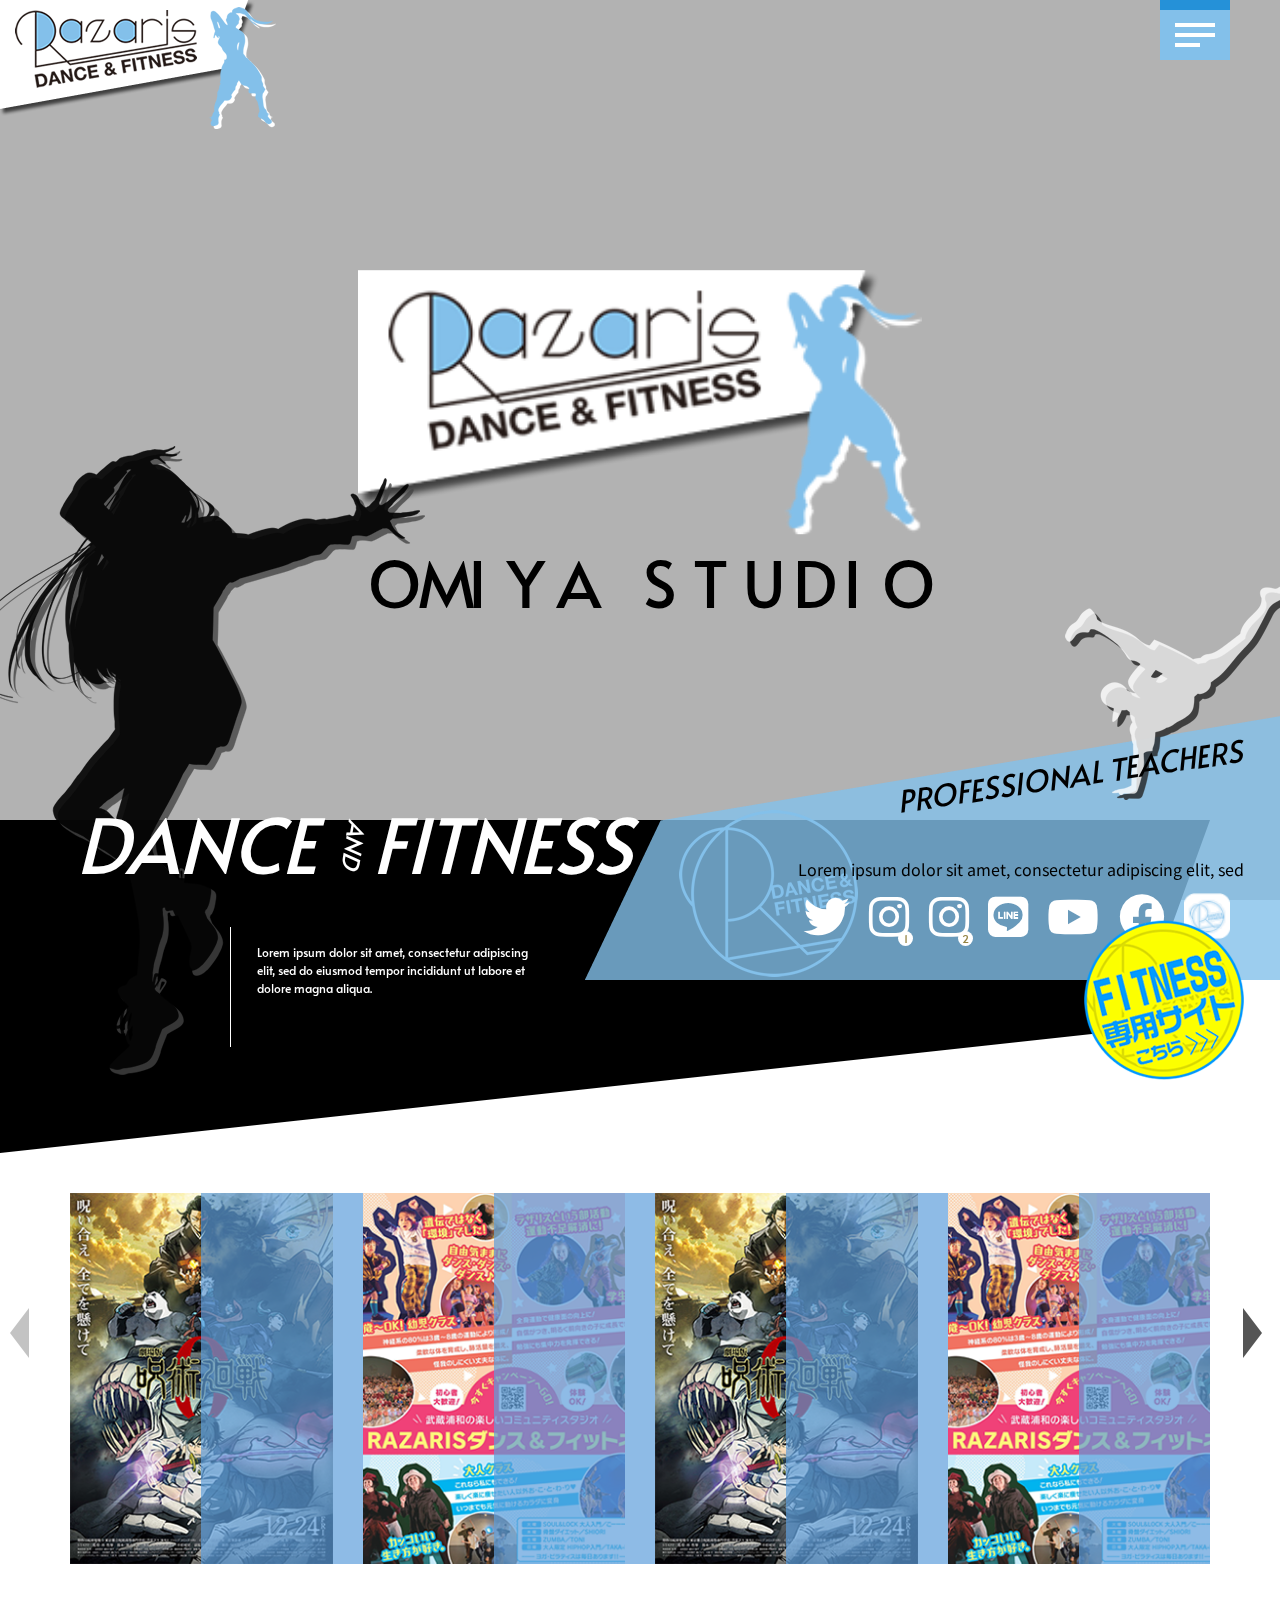
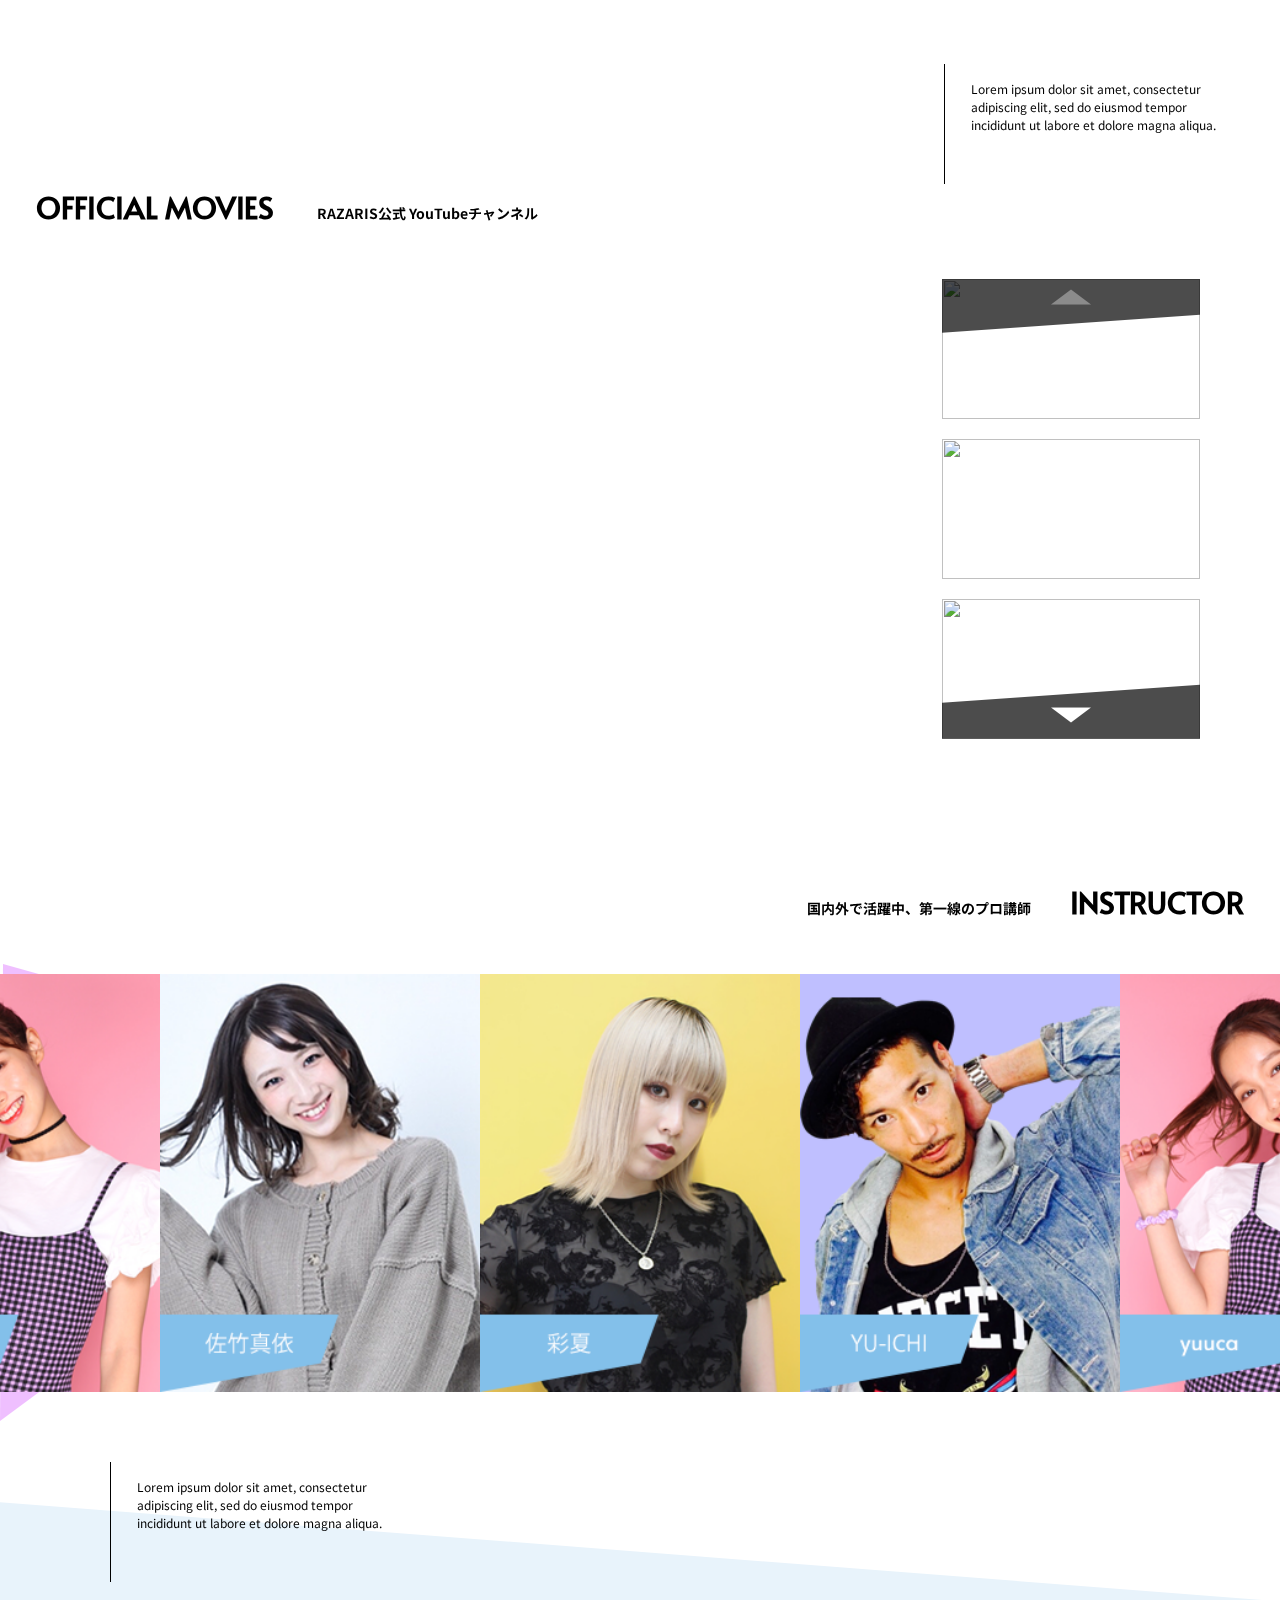
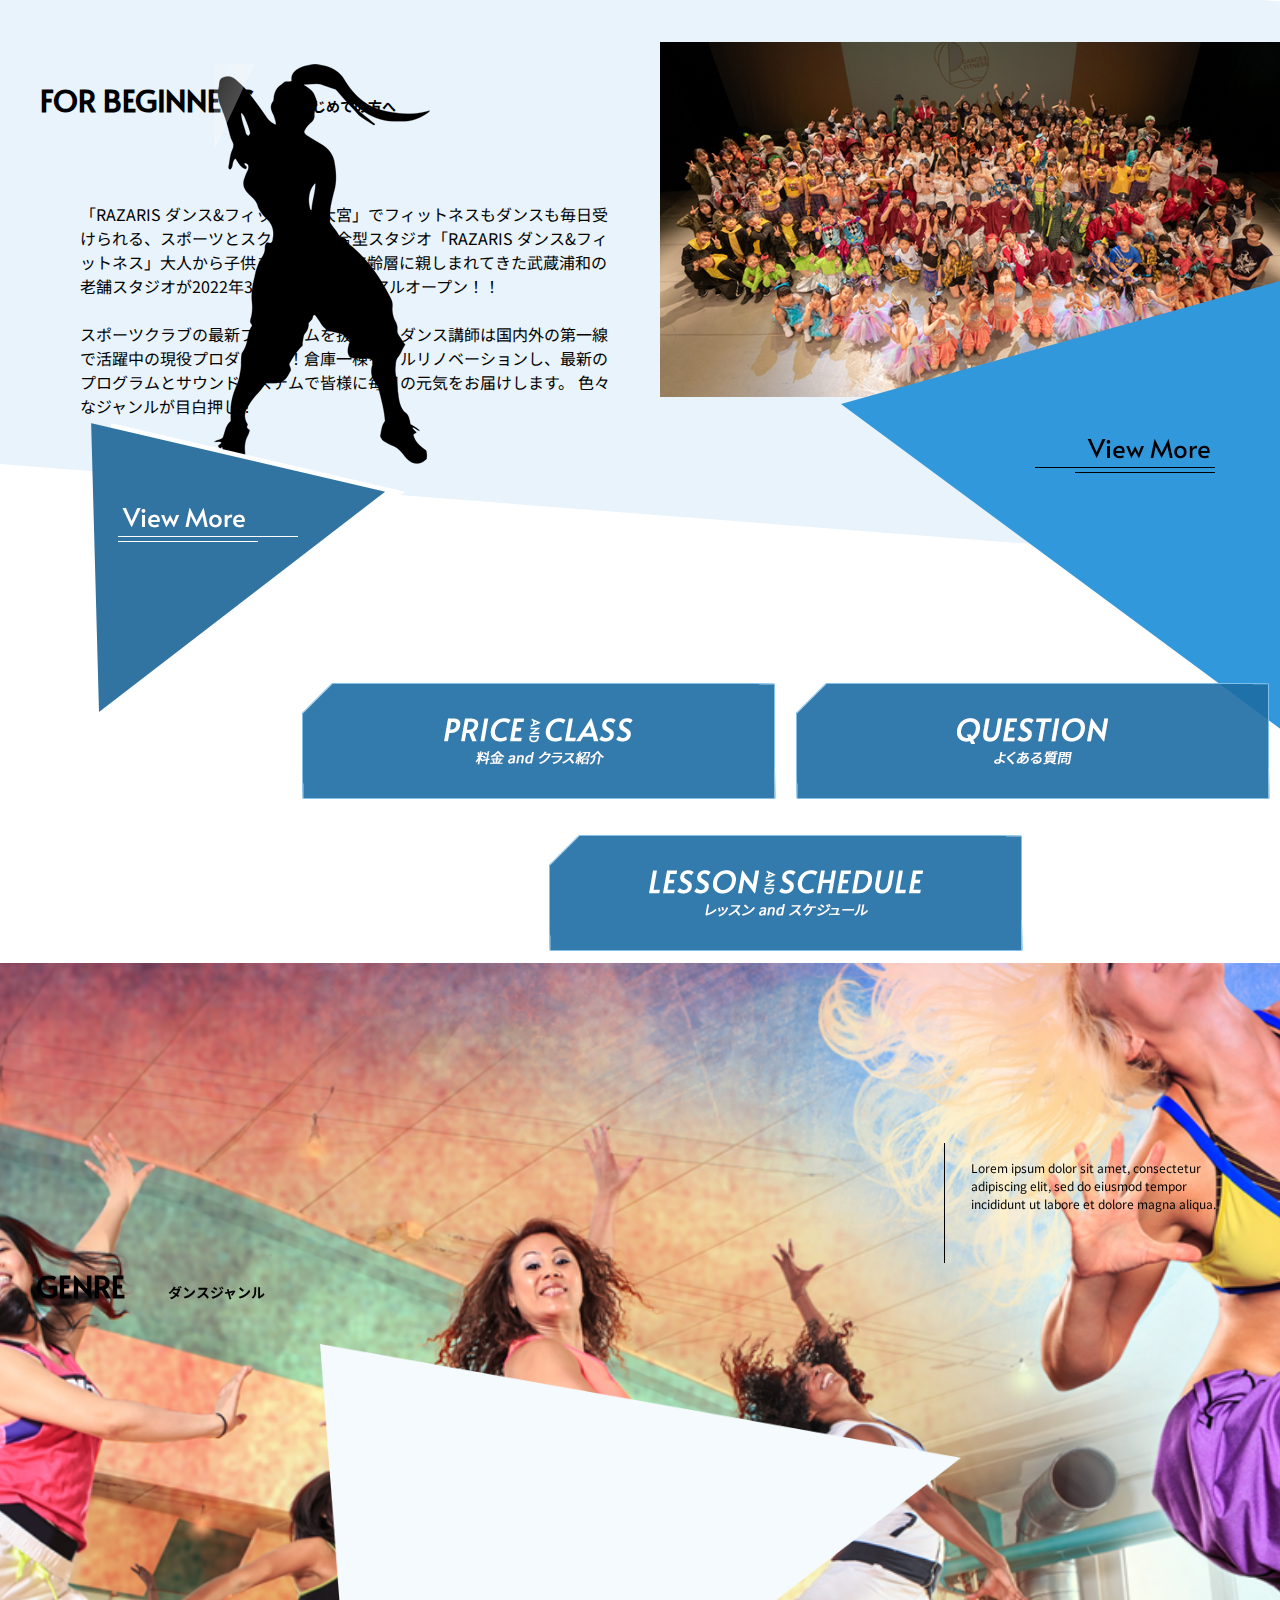
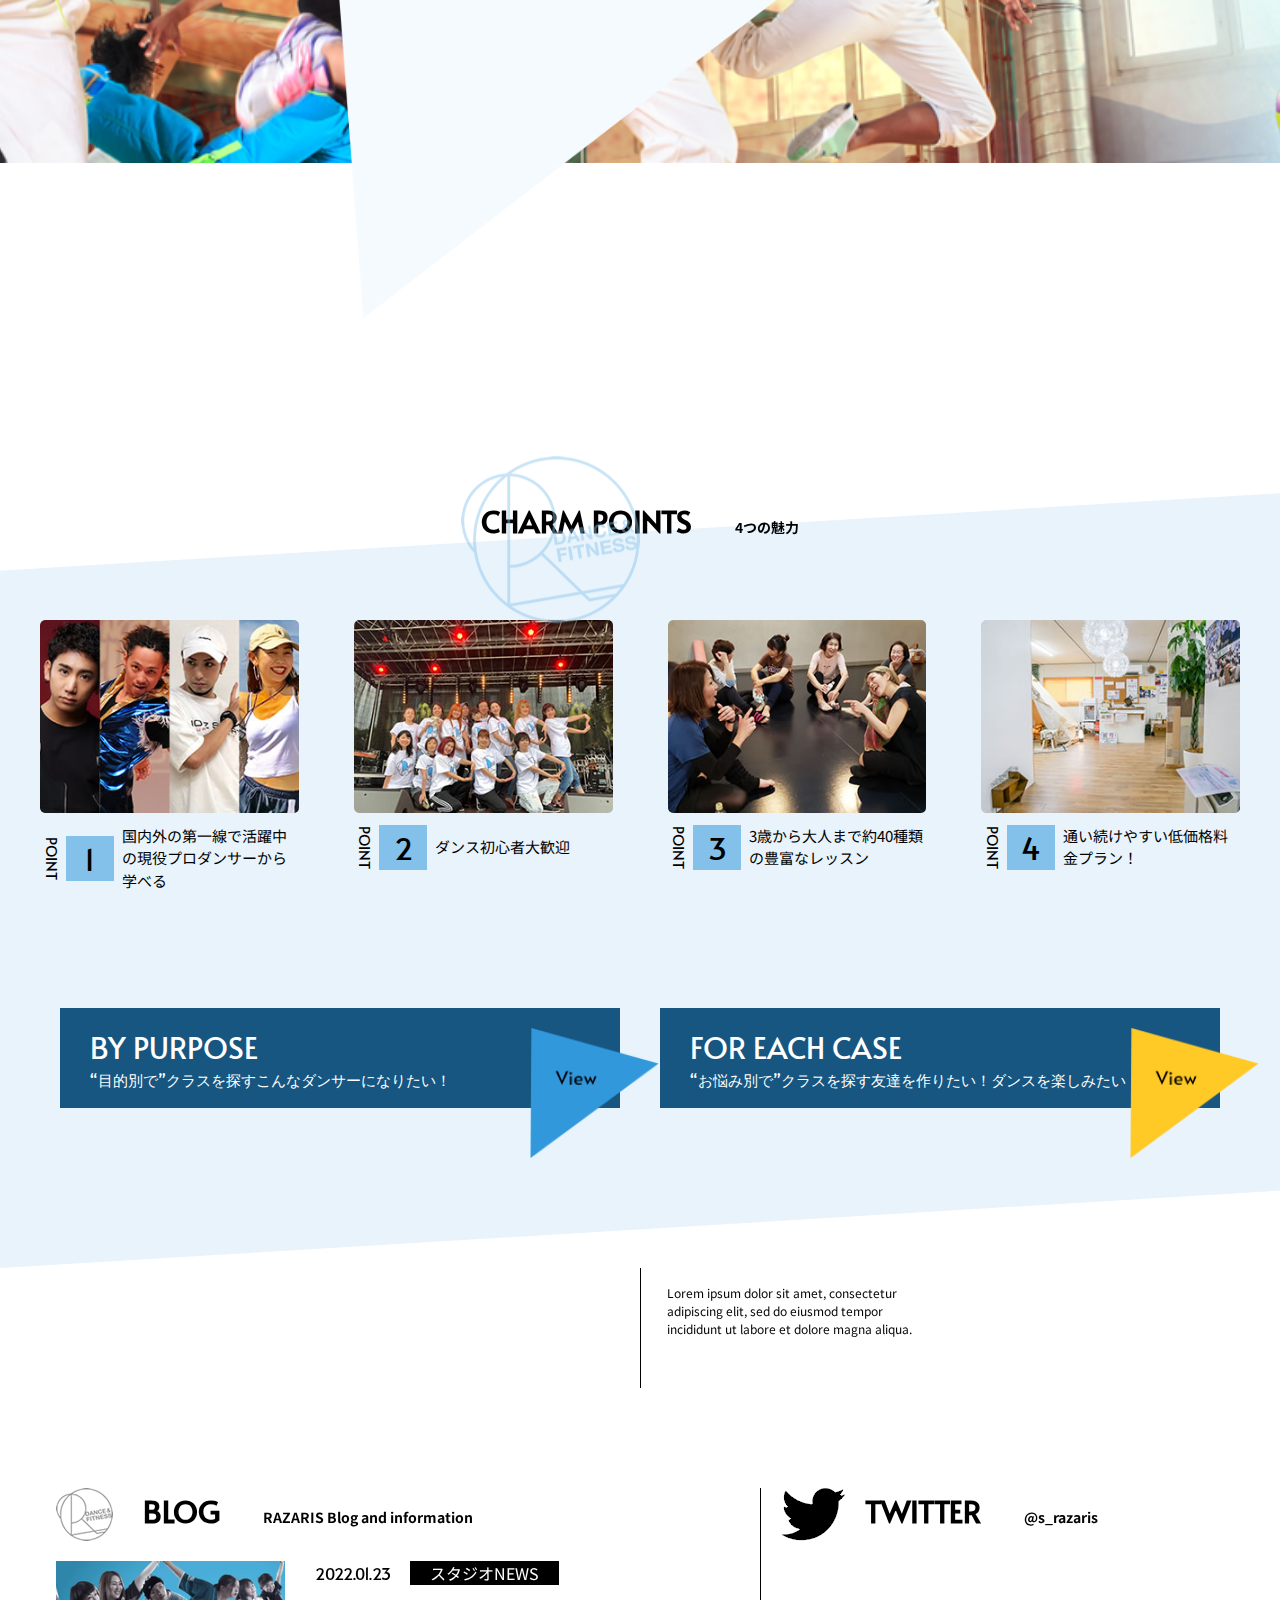
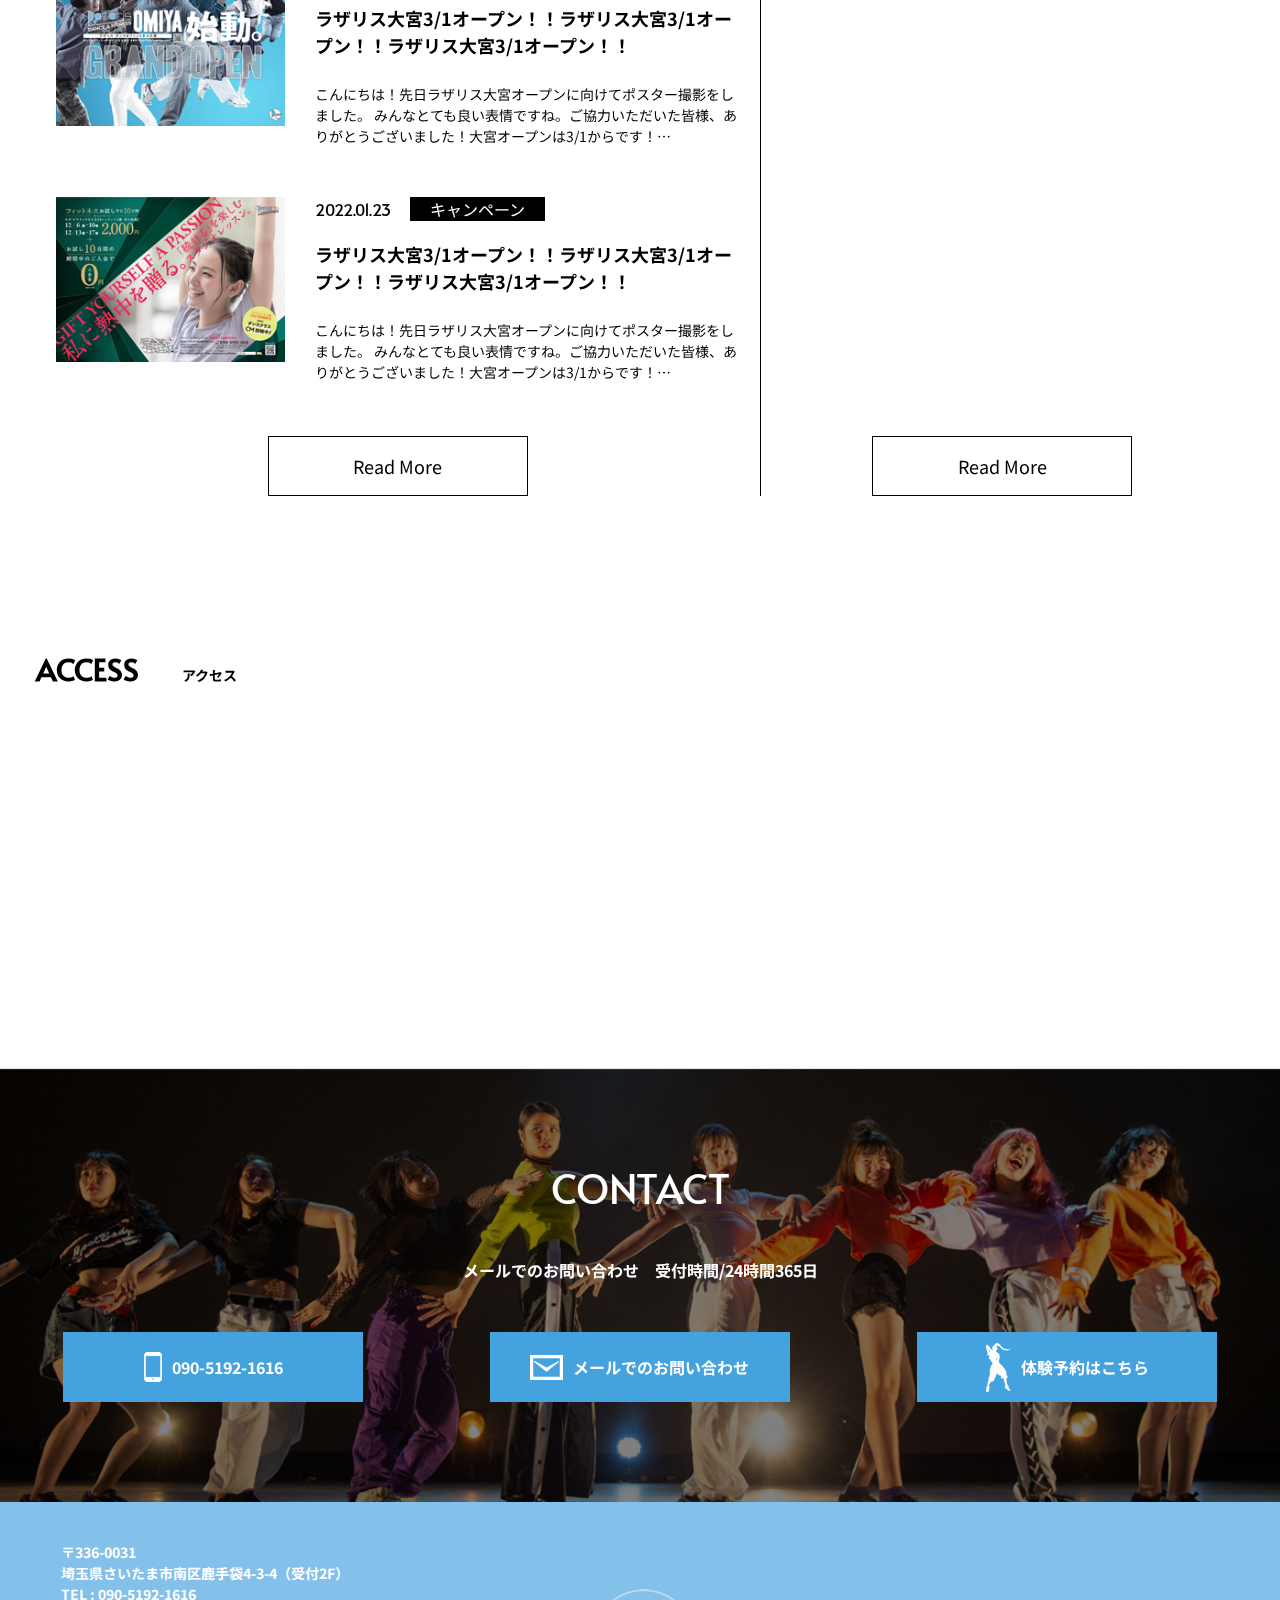
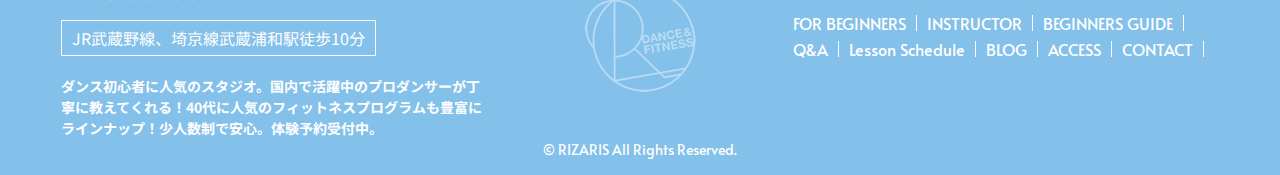
==== commit d55f396c: "vertical slider's video selecting" ====
--- a/index.html
+++ b/index.html
@@ -308,27 +308,27 @@
                                     <div class="swiper-wrapper">
                                         <div class="swiper-slide">
                                             <a onclick="selectVideo()" href="javascript:void(0);">
-                                                <img src="./assets/img/vslider1.png" alt="">
+                                                <img src="https://t4.ftcdn.net/jpg/04/48/09/37/360_F_448093765_5IXoB23cC8hgKr6oNmVTh3h4mNml1hp4.jpg" alt="">
                                             </a>
                                         </div>
                                         <div class="swiper-slide">
-                                            <a onclick="selectVideo()" href="javascript:void(0);">
-                                                <img src="./assets/img/vslider1.png" alt="">
+                                            <a onclick="selectVideo1()" href="javascript:void(0);">
+                                                <img src="https://as1.ftcdn.net/v2/jpg/04/48/09/38/1000_F_448093869_Vq3X20FxTqQklXRP7B7qhKaOr8yYSsgb.jpg" alt="">
                                             </a>
                                         </div>
                                         <div class="swiper-slide">
-                                            <a onclick="selectVideo()" href="javascript:void(0);">
-                                                <img src="./assets/img/vslider1.png" alt="">
+                                            <a onclick="selectVideo2()" href="javascript:void(0);">
+                                                <img src="https://as1.ftcdn.net/v2/jpg/04/48/09/38/1000_F_448093812_rDXJckNQewrt40mZOoKi8KOc2uJFhSHm.jpg" alt="">
                                             </a>
                                         </div>
                                         <div class="swiper-slide">
-                                            <a onclick="selectVideo()" href="javascript:void(0);">
-                                                <img src="./assets/img/vslider1.png" alt="">
+                                            <a onclick="selectVideo3()" href="javascript:void(0);">
+                                                <img src="https://as1.ftcdn.net/v2/jpg/04/48/09/32/1000_F_448093206_kaLBcEiaNkqK47w3LVMt9gm4i082Mdwi.jpg" alt="">
                                             </a>
                                         </div>
                                         <div class="swiper-slide">
-                                            <a onclick="selectVideo()" href="javascript:void(0);">
-                                                <img src="./assets/img/vslider1.png" alt="">
+                                            <a onclick="selectVideo4()" href="javascript:void(0);">
+                                                <img src="https://as1.ftcdn.net/v2/jpg/04/78/23/54/1000_F_478235412_tMBUkXyQqa2BK3oj0tUpE2cZcK6jKGqp.jpg" alt="">
                                             </a>
                                         </div>
                                     </div>
@@ -801,27 +801,51 @@
             var video = document.getElementById('myVideo');
             var source = document.getElementById('videoSrc');
 
-            source.setAttribute('src', 'http://www.tools4movies.com/trailers/1012/Kill%20Bill%20Vol.3.mp4');
+            source.setAttribute('src', 'https://v.ftcdn.net/04/48/09/37/240_F_448093765_5IXoB23cC8hgKr6oNmVTh3h4mNml1hp4_ST.mp4');
 
             video.load();
-            // video.play();
+            video.play();
 
             fetchVideoAndPlay();
         }
-        function fetchVideoAndPlay() {
-            fetch('https://example.com/file.mp4')
-            .then(response => response.blob())
-            .then(blob => {
-                video.srcObject = blob;
-                return video.play();
-            })
-            .then(_ => {
-                // Video playback started ;)
-            })
-            .catch(e => {
-                // Video playback failed ;(
-            })
+
+        function selectVideo1() {
+            var video = document.getElementById('myVideo');
+            var source = document.getElementById('videoSrc');
+
+            source.setAttribute('src', 'https://v.ftcdn.net/04/48/09/38/700_F_448093869_Vq3X20FxTqQklXRP7B7qhKaOr8yYSsgb_ST.mp4');
+
+            video.load();
+            video.play();
         }
+        function selectVideo2() {
+            var video = document.getElementById('myVideo');
+            var source = document.getElementById('videoSrc');
+
+            source.setAttribute('src', 'https://v.ftcdn.net/04/48/09/38/700_F_448093812_rDXJckNQewrt40mZOoKi8KOc2uJFhSHm_ST.mp4');
+
+            video.load();
+            video.play();
+        }
+        function selectVideo3() {
+            var video = document.getElementById('myVideo');
+            var source = document.getElementById('videoSrc');
+
+            source.setAttribute('src', 'https://v.ftcdn.net/04/48/09/32/700_F_448093206_kaLBcEiaNkqK47w3LVMt9gm4i082Mdwi_ST.mp4');
+
+            video.load();
+            video.play();
+        }
+        function selectVideo4() {
+            var video = document.getElementById('myVideo');
+            var source = document.getElementById('videoSrc');
+
+            source.setAttribute('src', 'https://v.ftcdn.net/04/78/23/54/700_F_478235412_tMBUkXyQqa2BK3oj0tUpE2cZcK6jKGqp_ST.mp4');
+
+            video.load();
+            video.play();
+        }
+
     </script>
 
 </body>
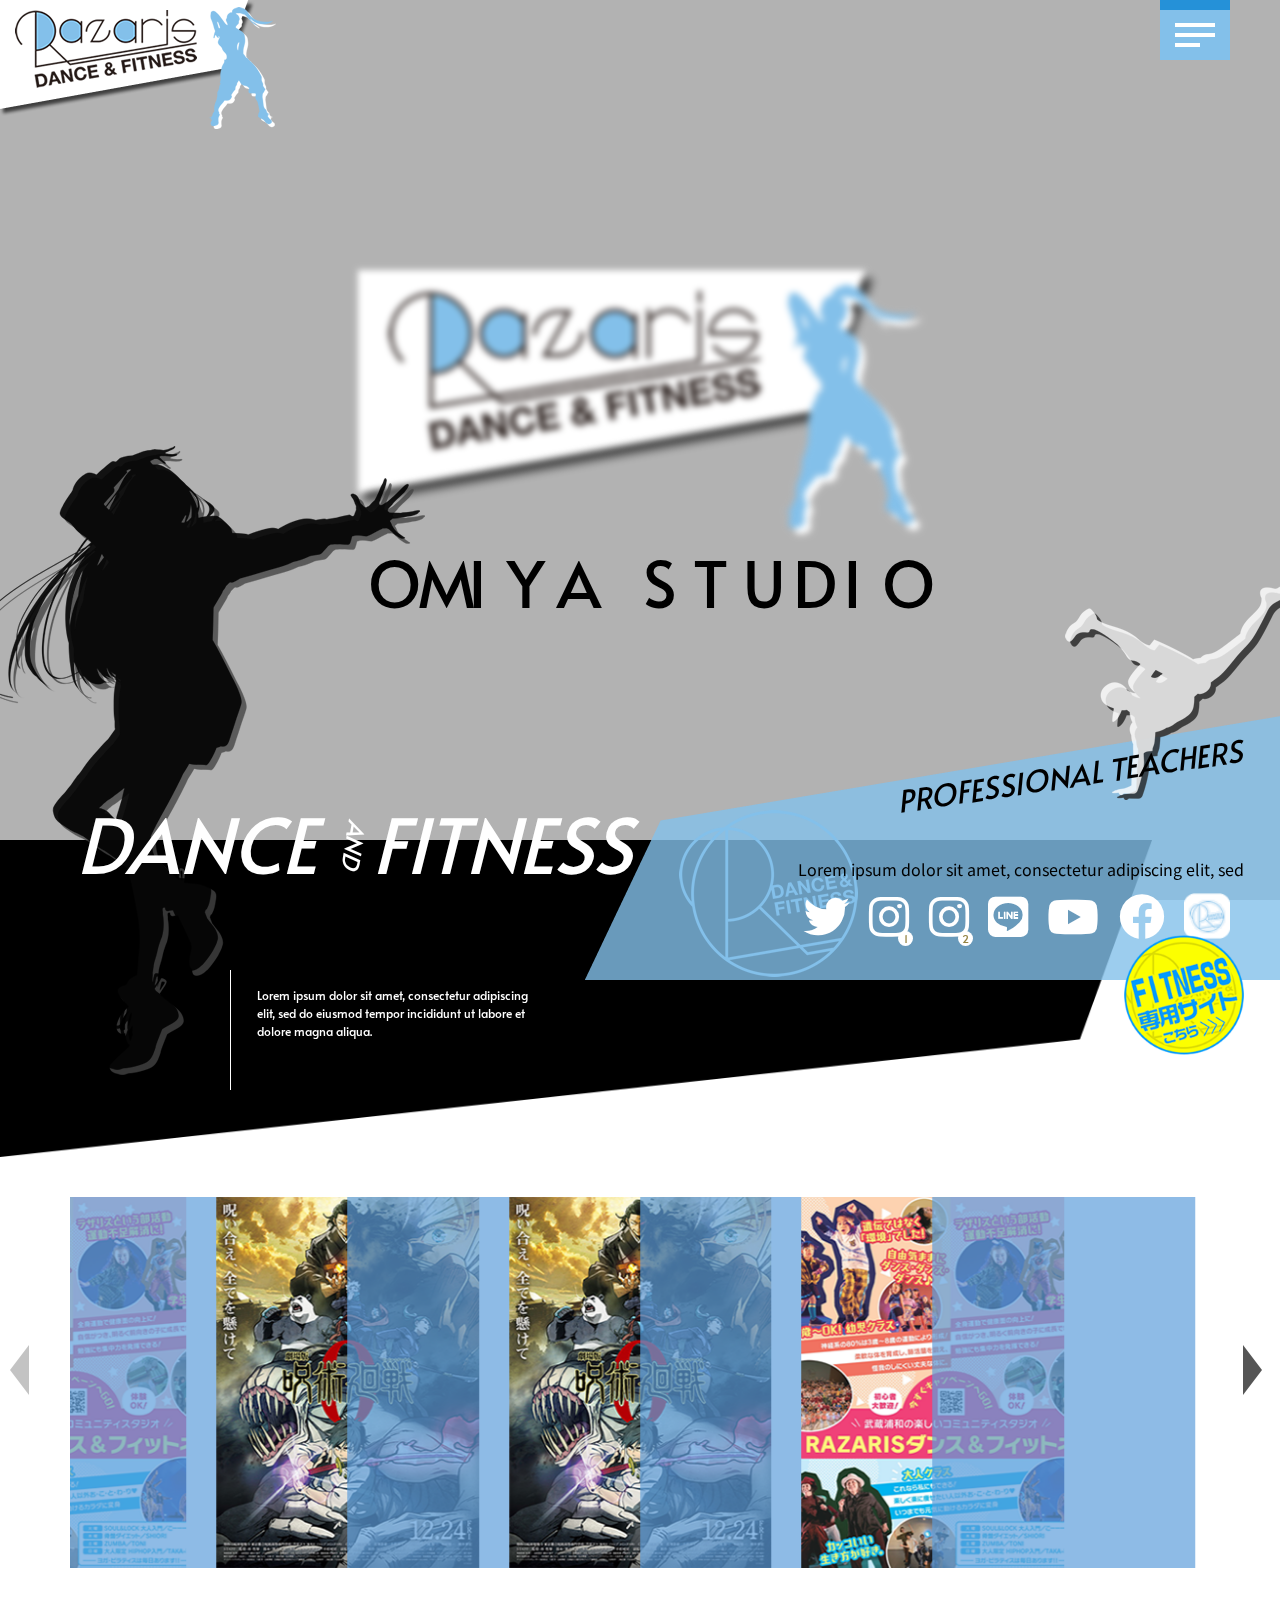
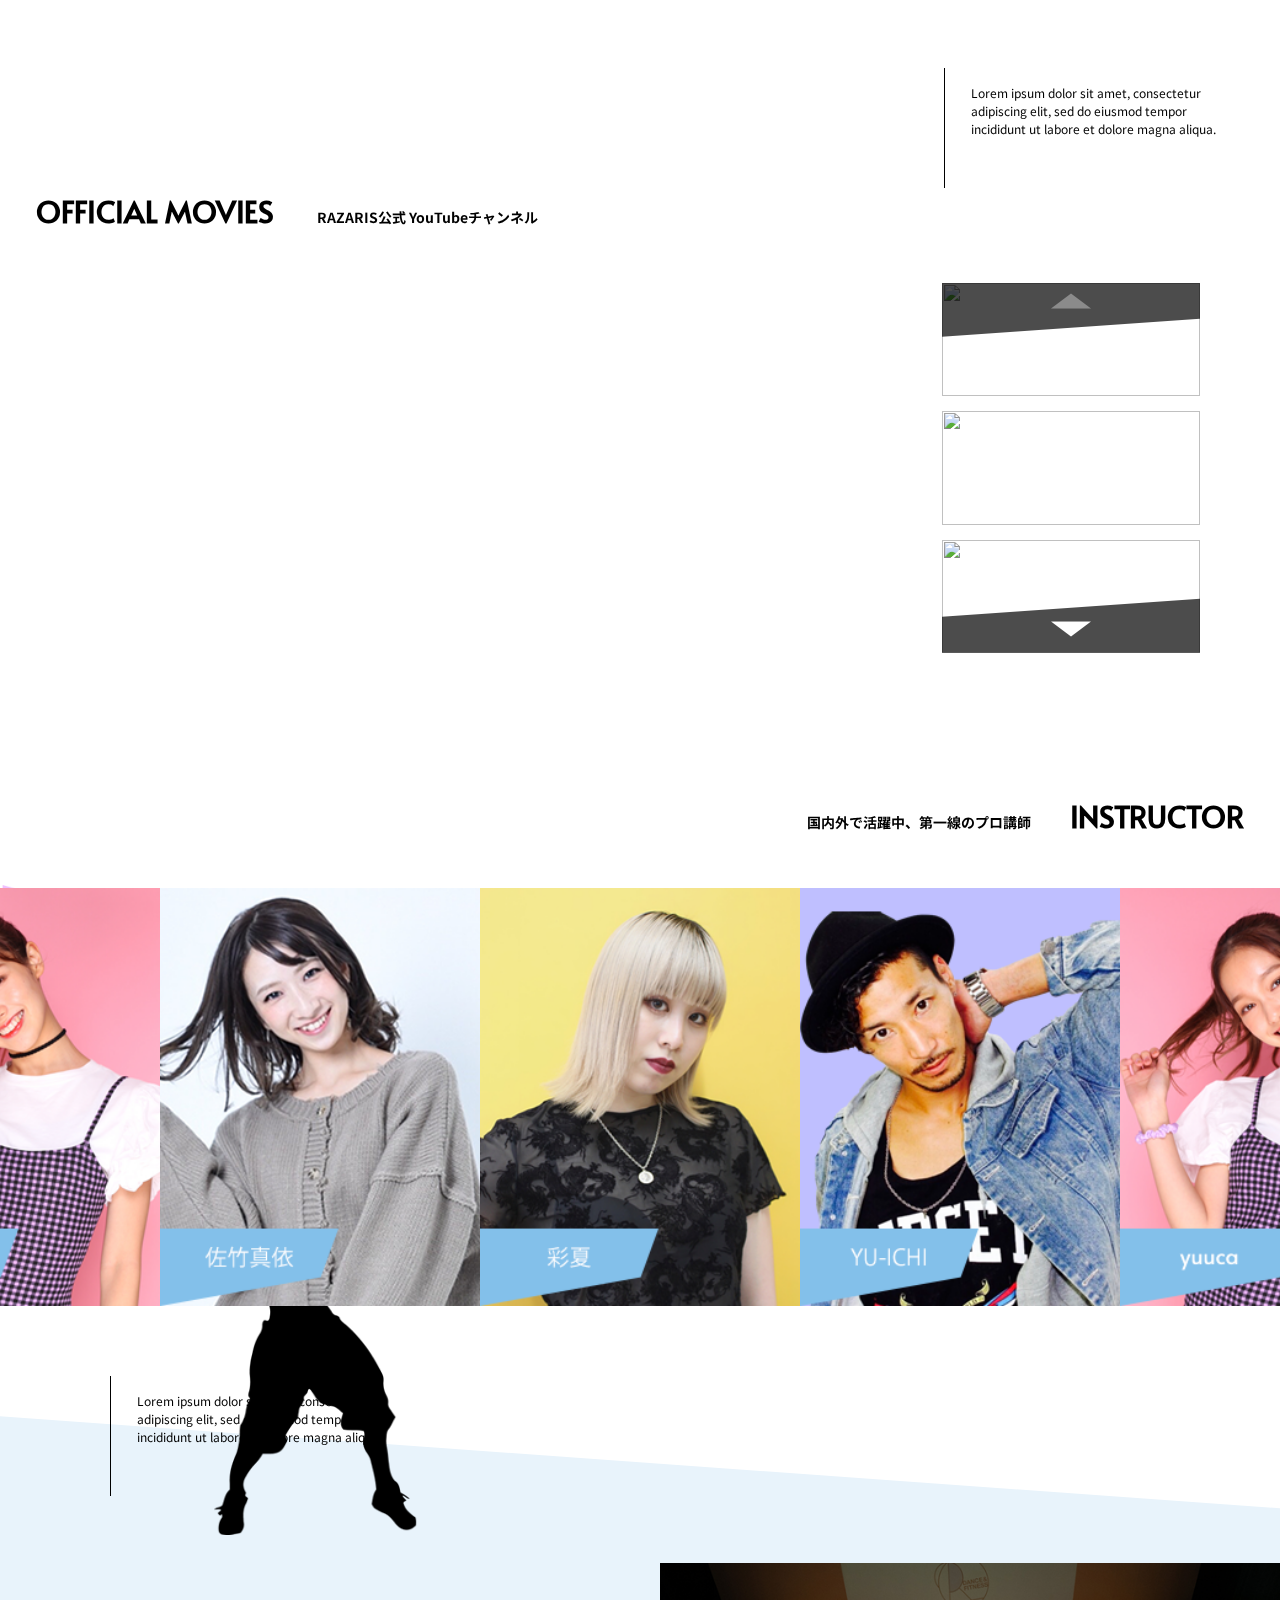
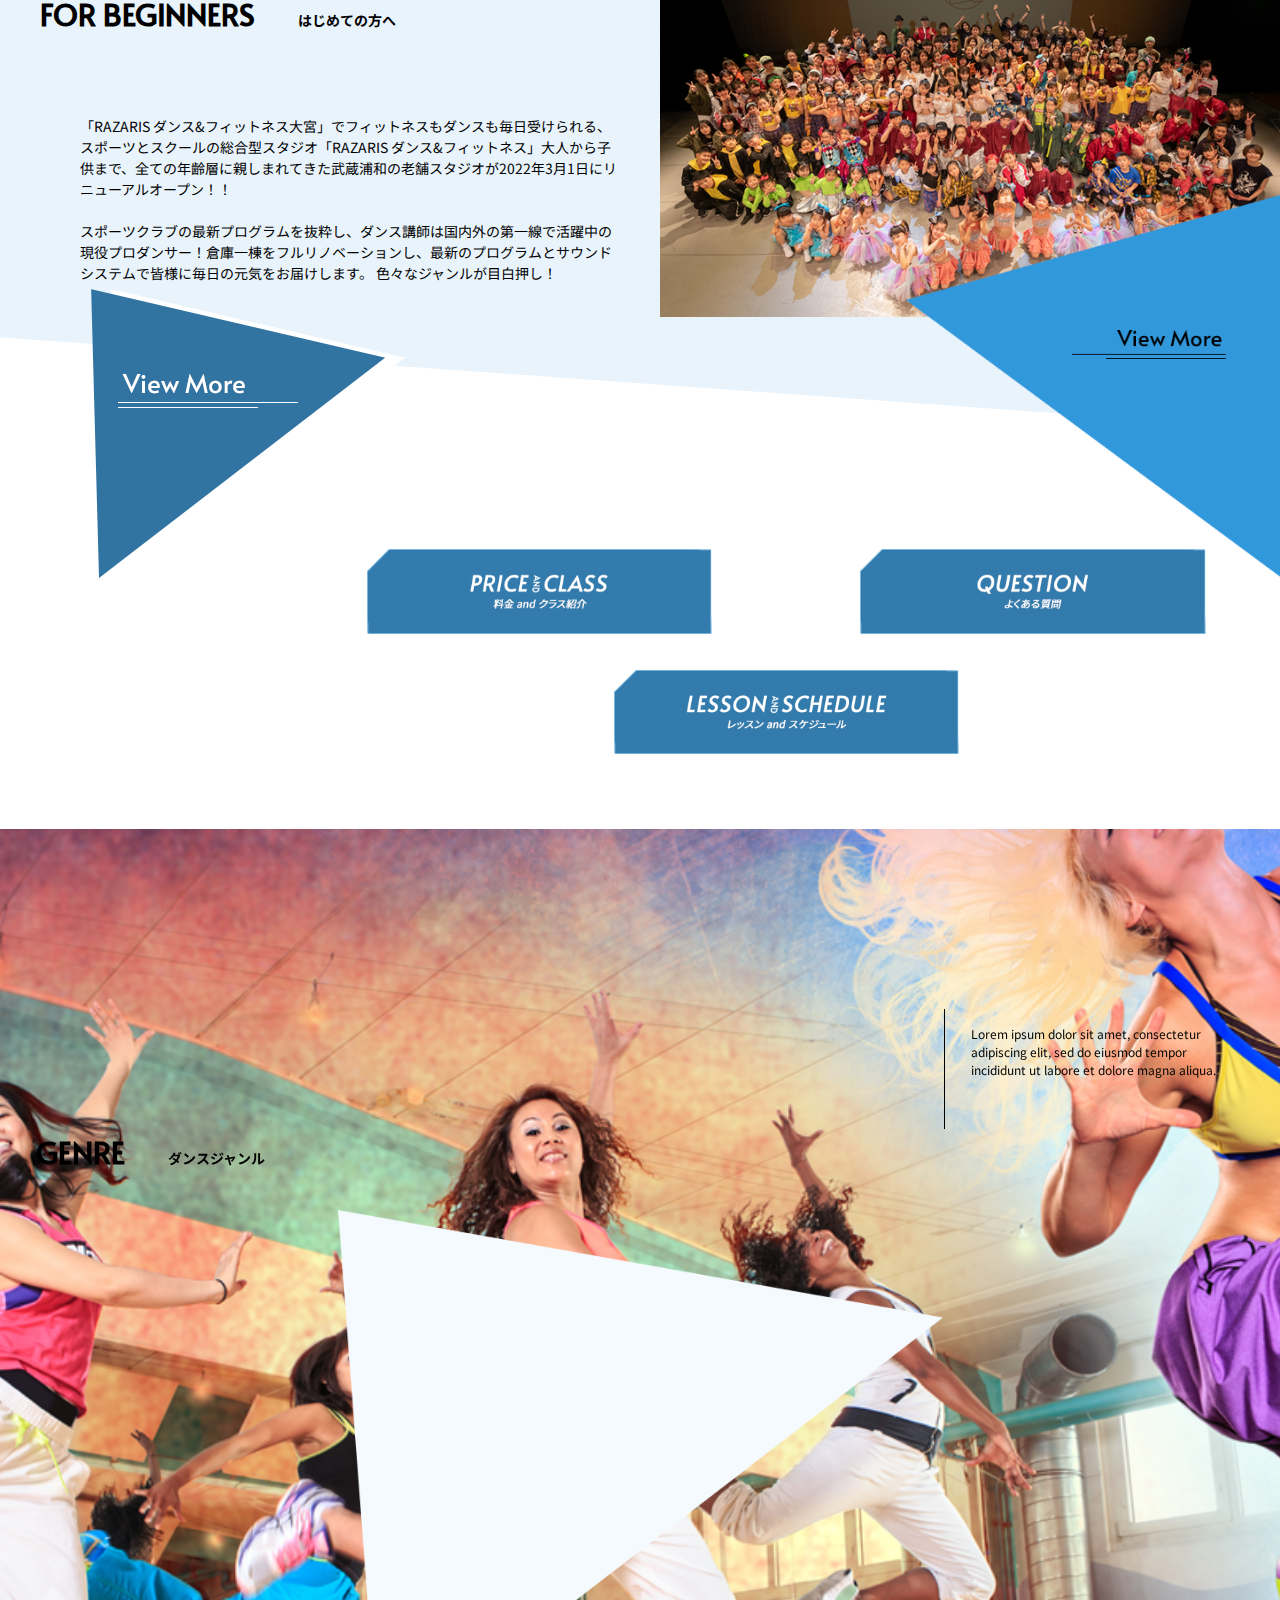
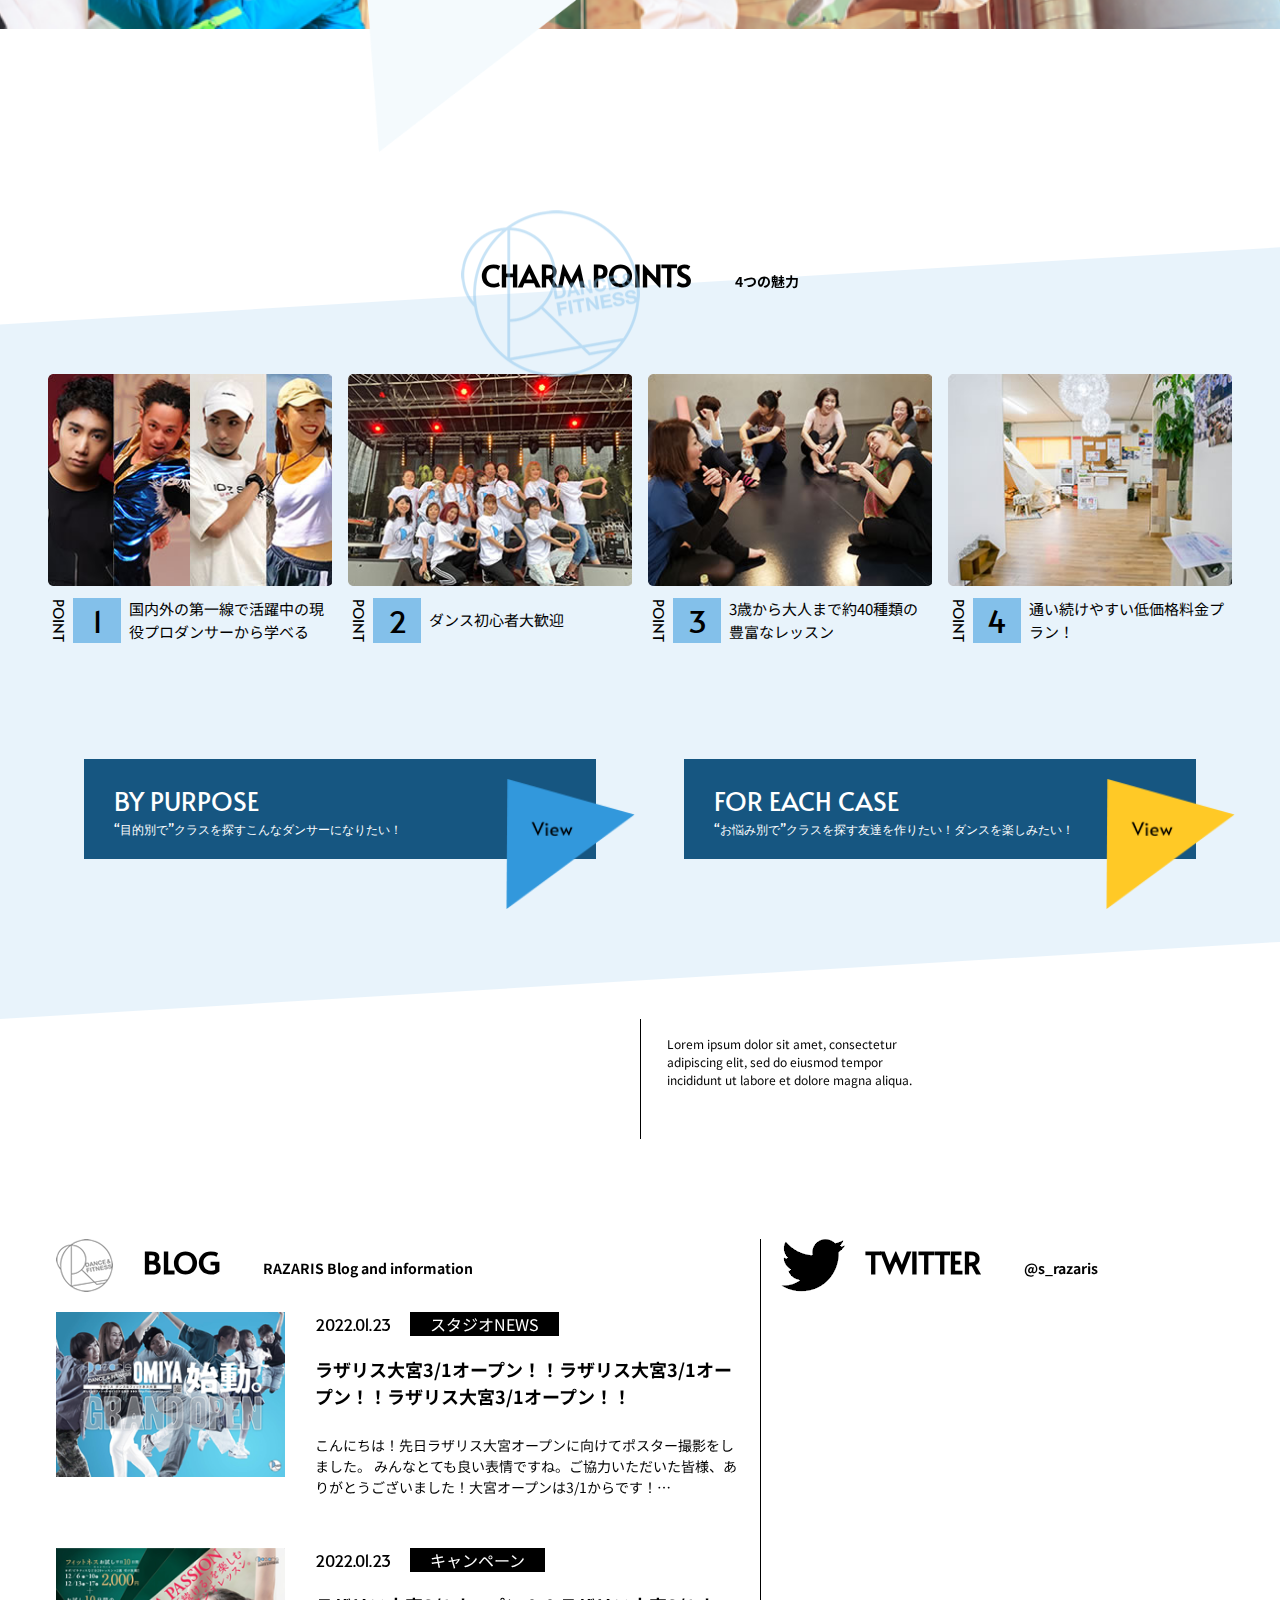
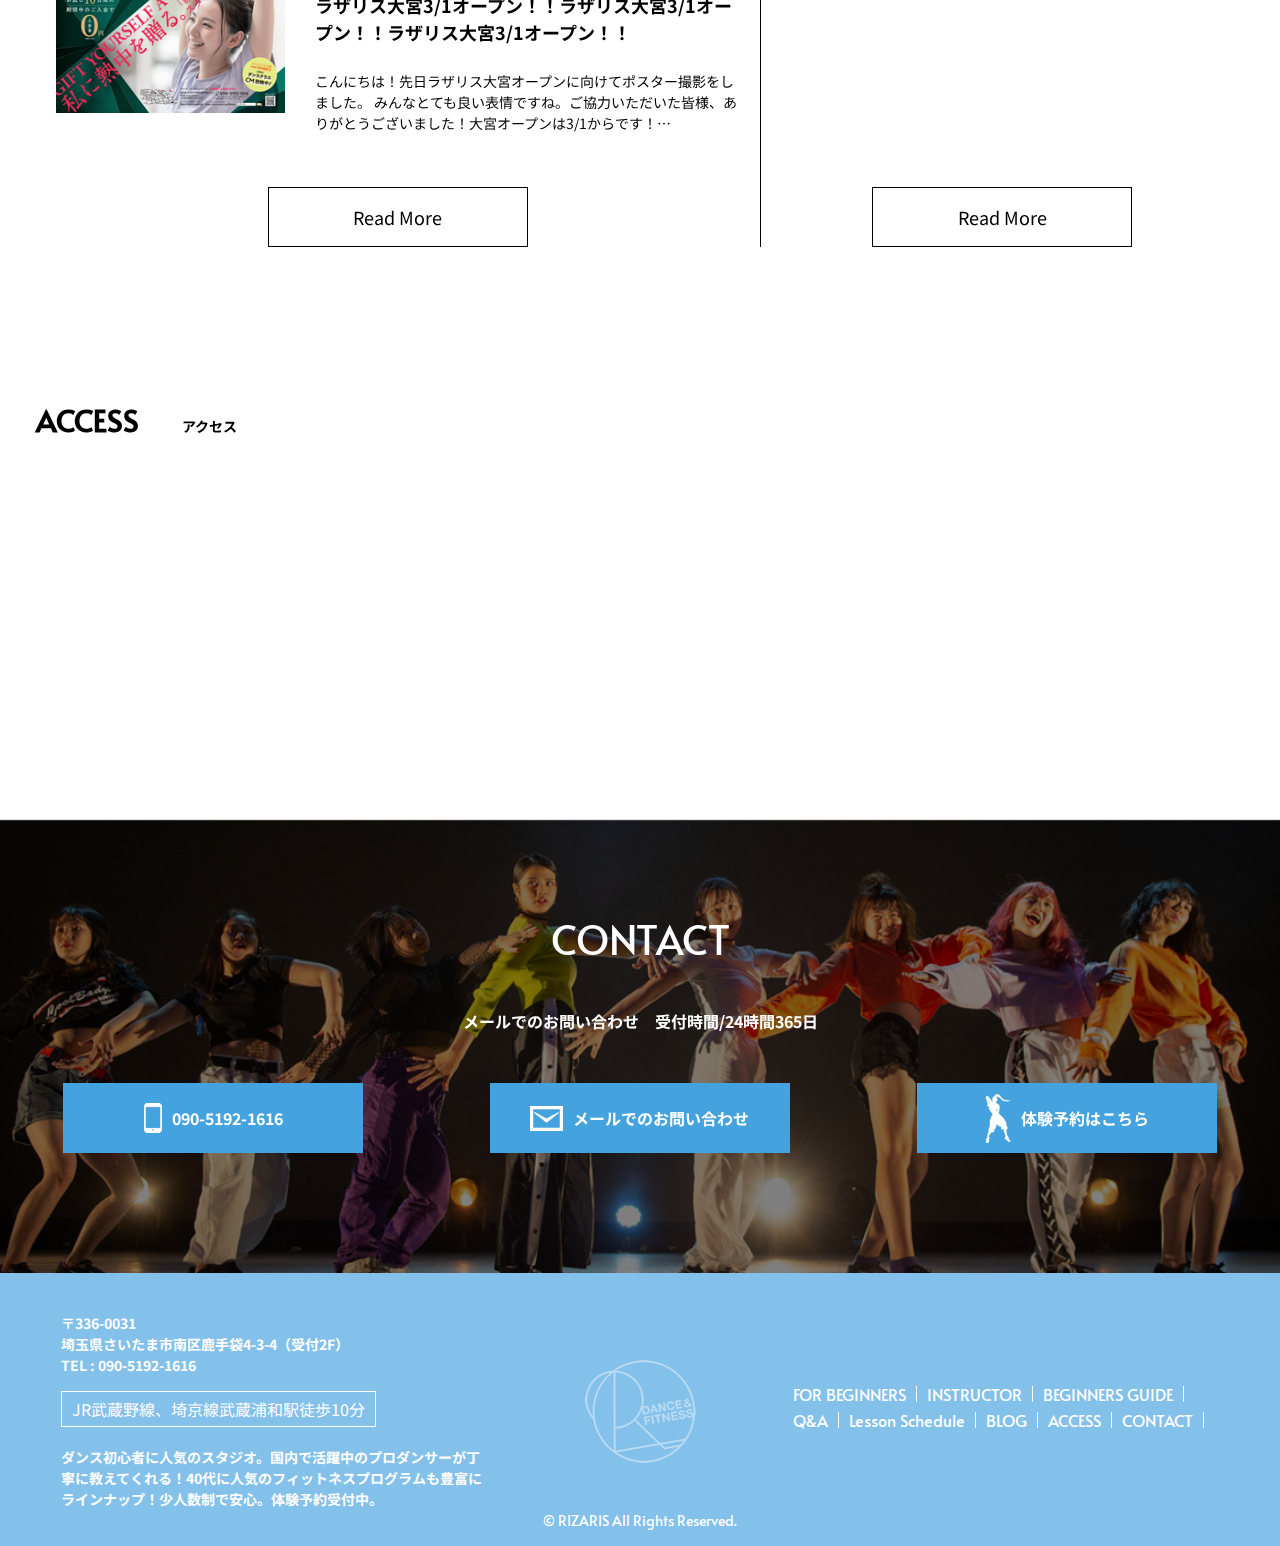
==== commit 4f2f7c48: "20220204 modified" ====
--- a/index.html
+++ b/index.html
@@ -180,7 +180,7 @@
         <main>
             <section id="section01" class="top-banner" data-props="padding-top,padding-bottom" data-values="45,45">
                 <video autoplay muted id="topVideo" poster="https://t4.ftcdn.net/jpg/04/48/09/37/360_F_448093765_5IXoB23cC8hgKr6oNmVTh3h4mNml1hp4.jpg" muted="muted" class="js-video-thumb" loop="" data-xblocker="passed" style="visibility: visible;" __idm_id__="11902978" playbackRates="0.1">
-                    <source src="https://v.ftcdn.net/04/48/09/37/240_F_448093765_5IXoB23cC8hgKr6oNmVTh3h4mNml1hp4_ST.mp4" type="video/mp4">
+                    <source src="https://v.ftcdn.net/04/48/09/38/700_F_448093812_rDXJckNQewrt40mZOoKi8KOc2uJFhSHm_ST.mp4" type="video/mp4">
                 </video>
                 <div class="main-container">
                     <div class="banner-dancer1 luxy-el" data-speed-y="-60" data-offset="0" data-horizontal="1" data-speed-x="-20">
@@ -291,10 +291,10 @@
                         </span>
                     </h1>
                     <div class="movie-container">
-                        <a href="" class="view-more luxy-el" data-speed-y="-20" data-offset="900" style="transform: translate3d(0px, 227.6px, 0px);">
+                        <a href="" class="view-more luxy-el" data-speed-y="-20" data-offset="700" style="transform: translate3d(0px, 227.6px, 0px);">
                             <img src="./assets/img/viewmore1.png" alt="">
                         </a>
-                        <div class="dancer3 luxy-el effect-shine" data-speed-y="-40" data-offset="1600" style="transform: translate3d(0px, 227.6px, 0px);">
+                        <div class="dancer3 luxy-el effect-shine" data-speed-y="-30" data-offset="1200" style="transform: translate3d(0px, 227.6px, 0px);">
                             <img src="./assets/img/dancer3.png" alt="">
                         </div>
                         <div class="container-takaki">
@@ -348,19 +348,6 @@
                     INSTRUCTOR
                 </h1>
                 <div class="photo-container">
-                    <!-- <div class="photo luxy-el" data-speed-y="-20" data-offset="840" style="transform: translate3d(0px, 227.6px, 0px);">
-                        <img src="./assets/img/photo1.png" alt="">
-                    </div>
-                    <div class="photo luxy-el" data-speed-y="-30" data-offset="1280" style="transform: translate3d(0px, 227.6px, 0px);">
-                        <img src="./assets/img/photo2.png" alt="">
-                    </div>
-                    <div class="photo luxy-el" data-speed-y="-40" data-offset="1715" style="transform: translate3d(0px, 227.6px, 0px);">
-                        <img src="./assets/img/photo3.png" alt="">
-                    </div>
-                    <div class="photo luxy-el" data-speed-y="-50" data-offset="2155" style="transform: translate3d(0px, 227.6px, 0px);">
-                        <img src="./assets/img/photo4.png" alt="">
-                    </div> -->
-
                     <div class="swiper mySwiper1">
                         <div class="swiper-wrapper">
                             <div class="swiper-slide">
@@ -738,6 +725,7 @@
         slidesPerView: 4,
         spaceBetween: 30,
         slidesPerGroup: 1,
+        centeredSlides: true,
         loop: true,
         speed: 1000,
         loopFillGroupWithBlank: true,
@@ -752,6 +740,32 @@
         autoplay: 
         {
             delay: 2000,
+        },
+        breakpoints: {
+            300: {
+                slidesPerView: 1,
+                spaceBetween: 20,
+            },
+            400: {
+                slidesPerView: 2,
+                spaceBetween: 20,
+            },
+            700: {
+                slidesPerView: 4,
+                spaceBetween: 10,
+            },
+            1024: {
+                slidesPerView: 4,
+                spaceBetween: 20,
+            },
+            1280: {
+                slidesPerView: 4,
+                spaceBetween: 30,
+            },
+            1700: {
+                slidesPerView: 5,
+                spaceBetween: 30,
+            }
         },
       });
     </script>
@@ -794,6 +808,28 @@
             // {
             //     delay: 1000,
             // },
+            breakpoints: {
+                300: {
+                    slidesPerView: 2,
+                    spaceBetween: 4,
+                },
+                400: {
+                    slidesPerView: 3,
+                    spaceBetween: 6,
+                },
+                700: {
+                    slidesPerView: 3,
+                    spaceBetween: 10,
+                },
+                1024: {
+                    slidesPerView: 3,
+                    spaceBetween: 15,
+                },
+                1400: {
+                    slidesPerView: 3,
+                    spaceBetween: 20,
+                },
+            },
         });
     </script>
     <script type="text/javascript">
--- a/assets/css/top.css
+++ b/assets/css/top.css
@@ -31,6 +31,7 @@
 .top-banner .banner-text img {
     width: auto;
     height: auto;
+    filter: blur(3px);
 }
 .top-banner .banner-text > div {
     display: flex;
@@ -64,8 +65,6 @@
     width: auto;
     height: auto;
 }
-
-
 .top-banner .banner-dancer1 {
     position: absolute;
     left: 0;
@@ -289,6 +288,9 @@
     height: 460px;
     position: relative;
 }
+.section03 .vertical-slider .swiper-slide a {
+    height: 100%;
+}
 .section03 .vertical-slider::before {
     content: "";
     position: absolute;
@@ -317,7 +319,7 @@
     bottom: unset;
     width: 40px;
     height: 16px;
-    top: 32px;
+    top: 32px !important;
     left: 50%;
     transform: translateX(-50%);
 }
@@ -346,9 +348,10 @@
 .section03 .view-more {
     position: absolute;
     left: 0;
-    top: 0;
+    top: 20%;
     overflow: hidden;
     transition: .3s ease-in-out;
+    width: 30vw;
     z-index: 1;
 }
 .section03 .view-more:hover {
@@ -356,6 +359,7 @@
 }
 .section03 .dancer3 {
     position: absolute;
+    width: 16vw;
     top: 0;
     left: 16.7vw;
     transform: translateX(100%);
@@ -385,6 +389,7 @@
     top: 0;
     overflow: hidden;
     transition: .3s ease-in-out;
+    width: 30vw;
     z-index: 1;
 }
 .section04 .view-more:hover {
@@ -417,6 +422,7 @@
     margin-top: 40px;
     margin-left: 40px;
     display: flex;
+    align-items: center;
 }
 .beginner-content .beginner-text {
     padding: 40px;
@@ -444,6 +450,7 @@
 }
 .section06 .viewmore2 {
     position: absolute;
+    width: 30vw;
     top: -140px;
     left: 7.14vw;
     transition: .3s ease-in-out;
@@ -467,6 +474,7 @@
     position: relative;
     margin-bottom: 36px;
     overflow: hidden;
+    width: 35%;
 }
 .section06 .button-group a .box{
     position: absolute;
@@ -576,6 +584,9 @@
     flex-wrap: wrap;
     padding: 36px;
 }
+.section07 .main-container .genre-content a {
+    width: 16vw;
+}
 .genre-content img:hover {
 	-webkit-transform: rotate(15deg) scale(1.1);
 	transform: rotate(15deg) scale(1.1);
@@ -609,15 +620,16 @@
 }
 .section08 .card-container {
     display: flex;
-    justify-content: center;
+    justify-content: space-around;
+    flex-wrap: wrap;
 }
 .section08 .card-container .point-card {
-    margin-right: 55px;
+    /* margin-right: 55px; */
     margin-bottom: 66px;
     width: 285px;
 }
 .section08 .card-container .point-card:last-child {
-    margin-right: 0;
+    /* margin-right: 0; */
 }
 .point-card .top-img {
     position: relative;
@@ -655,7 +667,7 @@
 }
 .section08 .button-container a {
     position: relative;
-    width: 560px;
+    width: 40vw;
     height: 100px;
     background-color: #165681;
 
@@ -828,6 +840,7 @@
     display: flex;
     align-items: center;
     justify-content: space-around;
+    flex-wrap: wrap;
 }
 .blue-btn {
     display: flex;
@@ -836,6 +849,7 @@
 
     width: 300px;
     height: 70px;
+    margin-bottom: 20px;
     display: flex;
     align-items: center;
     justify-content: center;
@@ -855,27 +869,271 @@
 
 
 
-@media (min-width: 1401px) {
-
-}
-@media (max-width: 1400px) {
-
+@media (max-width: 1280px) {
+    .section01 {
+        margin-top: -60px;
+    }
+    .section01 .section01-bg {
+        width: 90%;
+    }
+    .section01 .line-text {
+        top: 60%;
+    }
+    .section01 .mark-fitness {
+        width: 120px;
+    }
+    .section02 .swiper-button-next, .swiper-button-prev {
+        top: 55% !important;
+    }
+
+/* section03 */
+    .section03 .vertical-slider {
+        height: 370px;
+    }
+    .section03 .dancer3 {
+        top: -20%;
+    }
+
+    .beginner-content .beginner-text {
+        font-size: 14px;
+    }
+/* section07 */
+    .section07 .main-container .genre-content {
+        padding: 20px;
+    }
+
+    .section08 {
+        margin-top: 100px;
+    }
+    .section08 .button-container a {
+        font-size: 26px;
+        padding-right: 50px;
+    }
+    .section08 .button-container a span {
+        font-size: 12px;
+        padding-right: 50px;
+    }
+}
+@media (max-width: 1024px) {
+    .line-text {
+        font-size: 10px;
+        width: 190px;
+        padding: 5px 5px 15px 8px;
+    }
+    .section02 .swiper-button-next, .swiper-button-prev {
+        top: 60% !important;
+    }
+    .section02 {
+        padding-bottom: 40px;
+    }
+    .section03 .dancer3 {
+        top: -10%;
+    }
+    #bg-section06 {
+        height: 700px !important;
+    }
+    .section03 .view-more {
+        top: 10%;
+    }
 }
 @media (max-width: 900px) {
- 
+    .section03 .dancer3 {
+        top: -50%;
+    }
+    .section03 .movie-container {
+        padding-left: 20%;
+        padding-right: 40px;
+    }
 }
 @media (max-width: 767px) {
-
+    .beginner-content .beginner-text {
+        font-size: 12px;
+        padding: 40px 0;
+        width: 100%;
+    }
+    .beginner-content .beginner-classmates {
+        width: 100%;
+        margin-top: 0;
+    }
+    .section01 {
+        margin-top: 0px;
+    }
+    .section01 .mark-fitness {
+        width: 80px;
+        right: 15px;
+    }
+    .section01 .line-text {
+        top: 49%;
+        left: 5vw;
+        padding: 5px 5px 15px 8px;
+        width: 280px;
+    }
+    .section02 .main-container {
+        padding: 0 50px;
+    }
+    .section03 .movie-container {
+        padding-left: 20px;
+        padding-right: 20px;
+    }
+    .section03 .vertical-slider {
+        height: 300px;
+    }
+    .section03 .dancer3 {
+        top: -20%;
+        left: 3vw;
+    }
+    #bg-section06 {
+        height: 500px !important;
+        top: 300px;
+    }
+    .section06 .viewmore2 {
+        top: -50%;
+        left: 0;
+        width: 30vw;
+    }
+    .section06 .button-group {
+        top: 0;
+        padding-top: 0;
+    }
+    .section06 .button-group a {
+        width: 40%;
+    }
+    .section07 .main-container {
+        flex-direction: column;
+        margin-top: -100px;
+        padding-bottom: 150px;
+    }
+    .section07 .main-container .genre-center {
+        position: absolute;
+        top: 10%;
+        width: 25%;
+    }
+    .section08 .main-container {
+        clip-path: polygon(100% 0%, 0 4%, 0% 100%, 100% 96%);
+    }
+    .section08 .button-container a {
+        width: 90%;
+    }
+    .section08 .button-container a::after {
+        width: 80px;
+        height: 80px;
+        top: 50px;
+        right: -20px;
+    }
+    .section09 {
+        margin: 50px 0;
+    }
+    .section09 .main-container {
+        flex-direction: column;
+    }
+    .blog-container {
+        width: 100%;
+        border: none;
+        padding: 0;
+    }
+    .twitter-container {
+        width: 100%;
+        margin-top: 40px;
+    }
+/* footer     */
+    footer .main-container {
+        flex-direction: column;
+    }
+    .footer-left {
+        width: 100%;
+    }
+    .footer-center {
+        margin: 20px 0;
+    }
+    .footer-right {
+        width: 100%;
+    }
+    .social-container {
+        position: relative;
+        bottom: 0;
+        right: 0;
+    }
+    .social-icons ul li a img {
+        width: 40px;
+        height: 40px;
+    }
+    .copyright {
+        margin-top: 20px;
+    }
 }
 @media (max-width: 700px) {
    
 }
 @media (max-width: 600px) {
-   
+    .blog-card {
+        display: flex;
+        margin-bottom: 50px;
+        flex-direction: column;
+    }
+    .blog-card .blog-img {
+        width: 100%;
+        margin-right: 0;
+    }
+    .blog-card .blog-img img {
+        width: 100%;
+    }
+    .blog-card .blog-content {
+        margin-top: 20px;
+        width: 100%;
+    }
 }
 @media (max-width: 500px) {
    
 }
 @media (max-width: 400px) {
-   
+    h1 {
+        font-size: 24px;
+    }
+    .subtitle {
+        font-size: 12px;
+        margin-left: 20px;
+    }
+    .section03 {
+        margin-bottom: 40px;
+    }
+    .section03 .dancer3 {
+        top: -50%;
+    }
+    .section03 .container-takaki .takaki {
+        margin-right: 4px;
+    }
+    .section03 .vertical-slider {
+        height: 135px;
+    }
+    .section05 h1 {
+        margin-top: 0;
+        margin-left: 0;
+    }
+    .section05 .main-container {
+        padding: 65px 20px 105px 20px;
+    }
+    .section05 .beginner-content {
+        margin-top: 0;
+        padding: unset;
+        flex-direction: column;
+    }
+    .section05 .main-container {
+        clip-path: polygon(0 0, 100% 4%, 100% 100%, 0 96%);
+    }
+    .section05 .beginner-content {
+        margin: unset;
+        padding: 0 20px;
+    }
+    .section06 .button-group {
+        top: -30px;
+    }
+    .section06 .button-group a {
+        width: 60%;
+    }
+    .section07 .main-container .genre-center {
+        width: 30%;
+    }
+    .section07 .main-container .genre-content a {
+        width: 30vw;
+    }
 }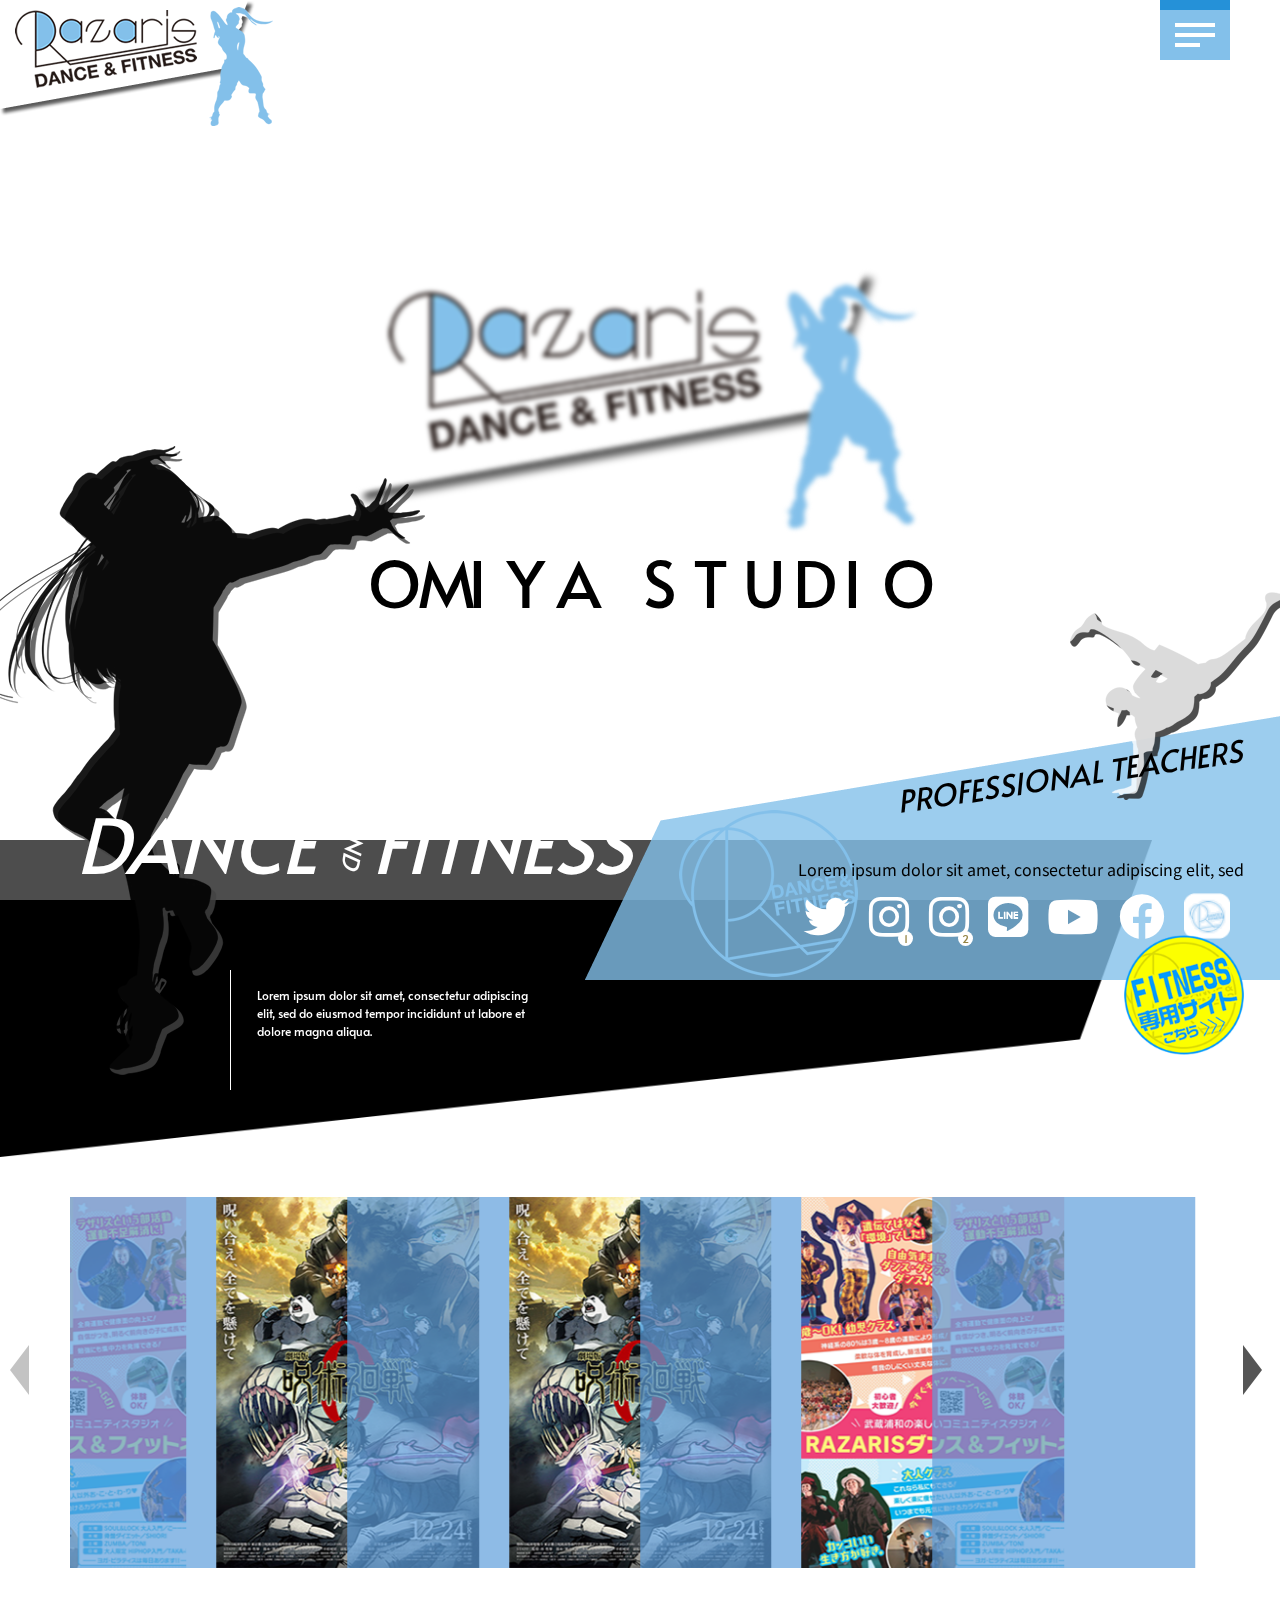
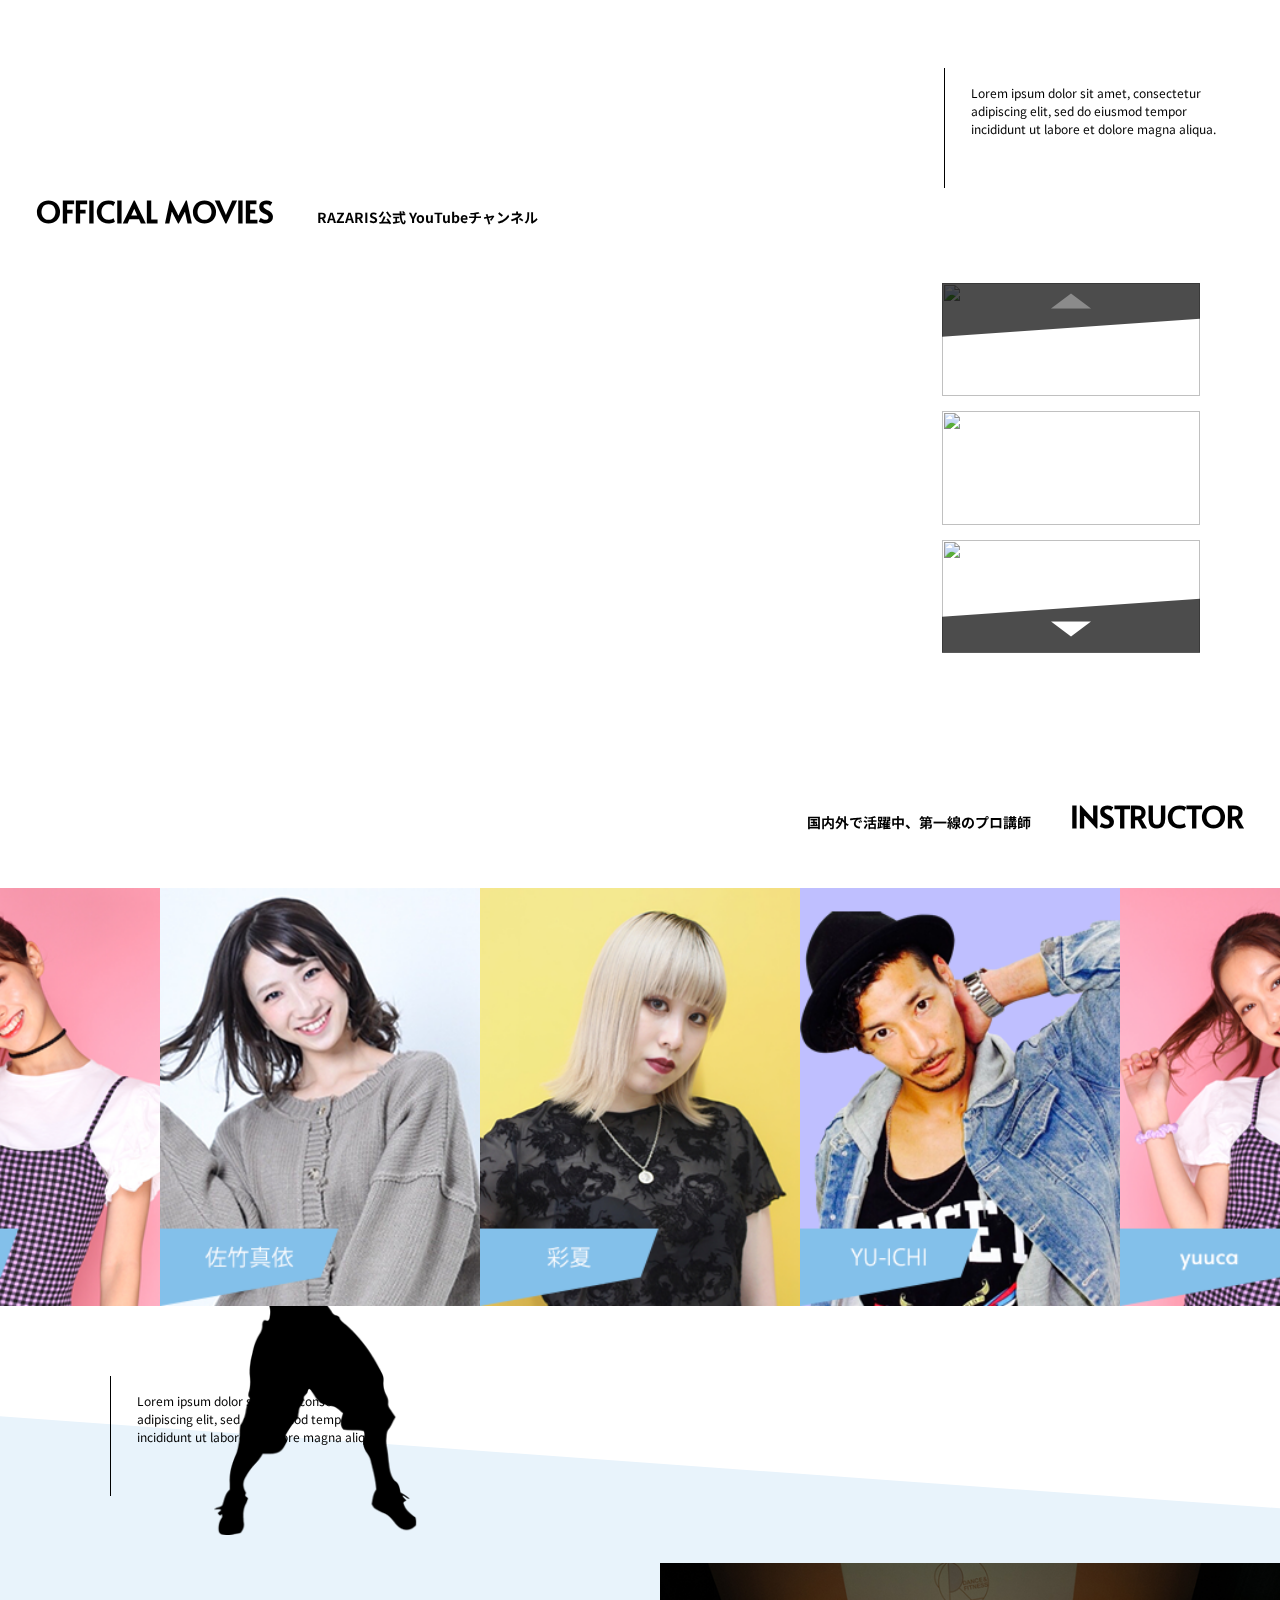
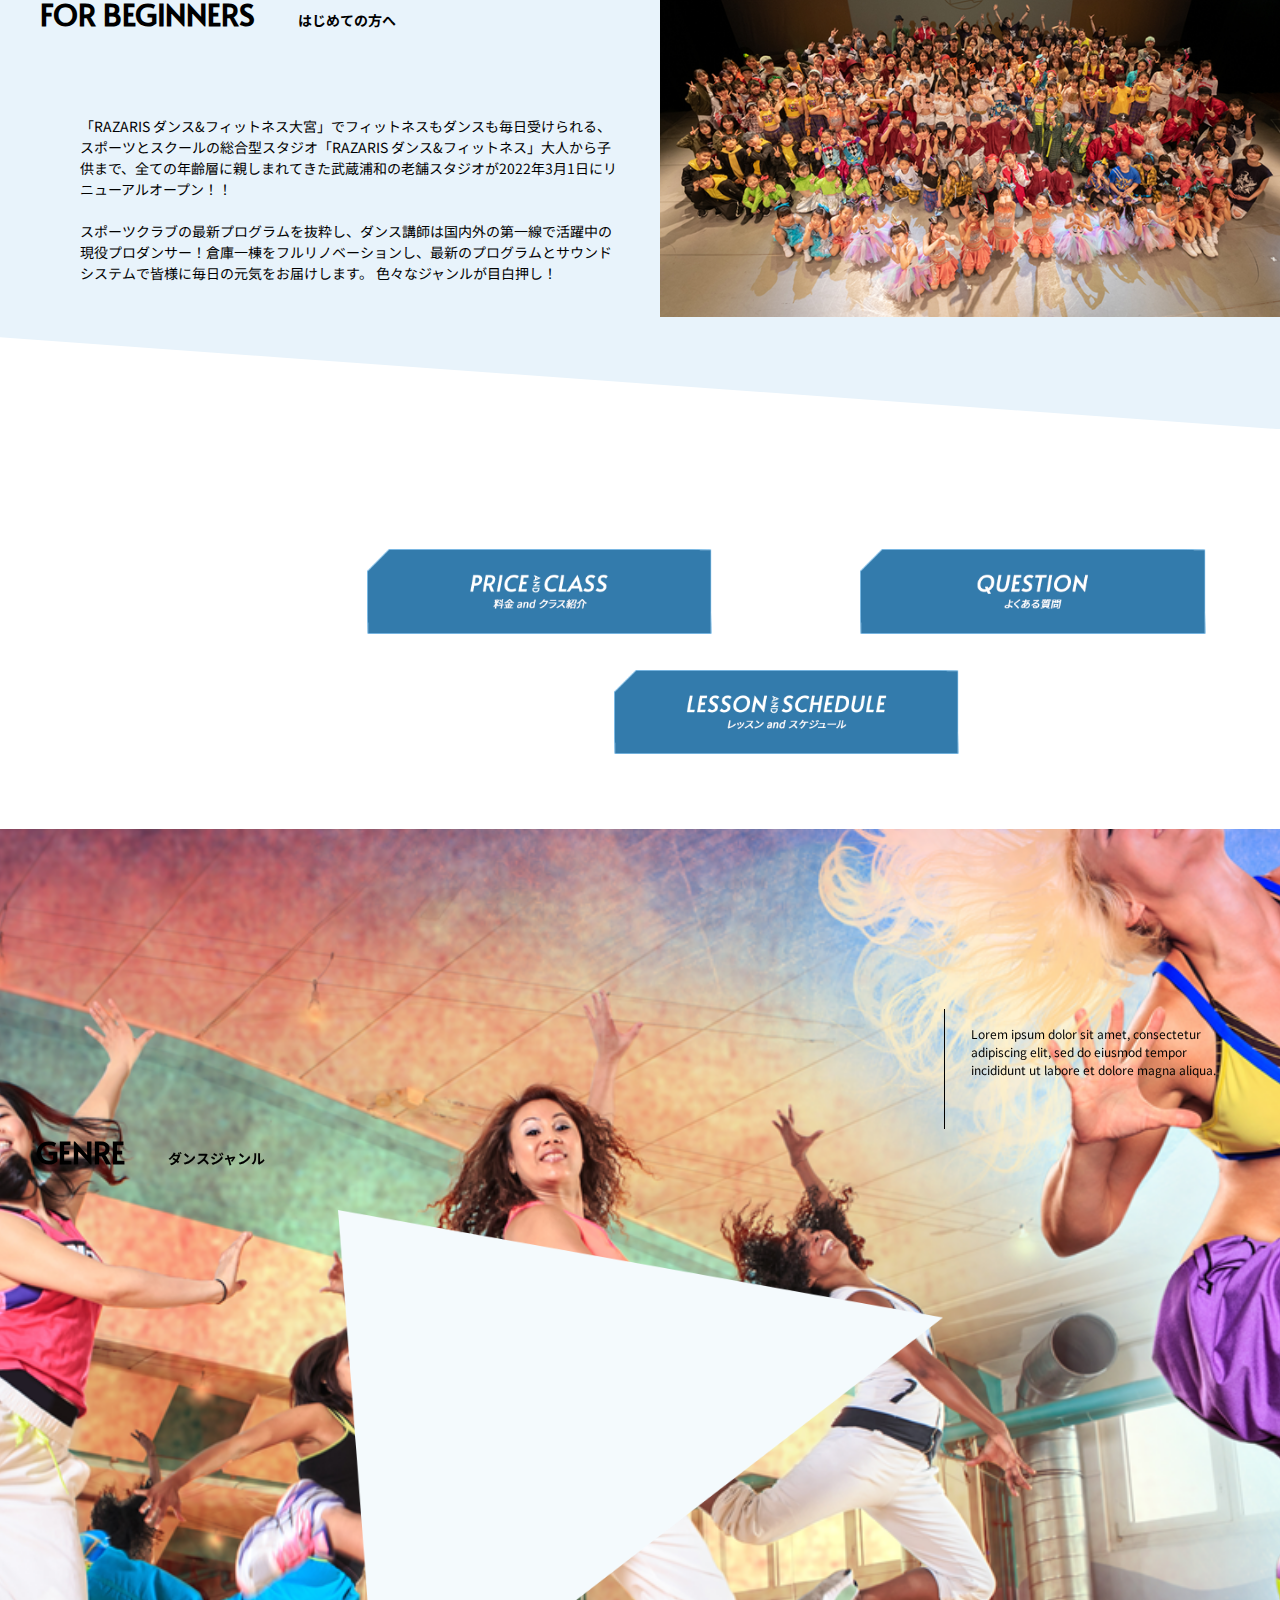
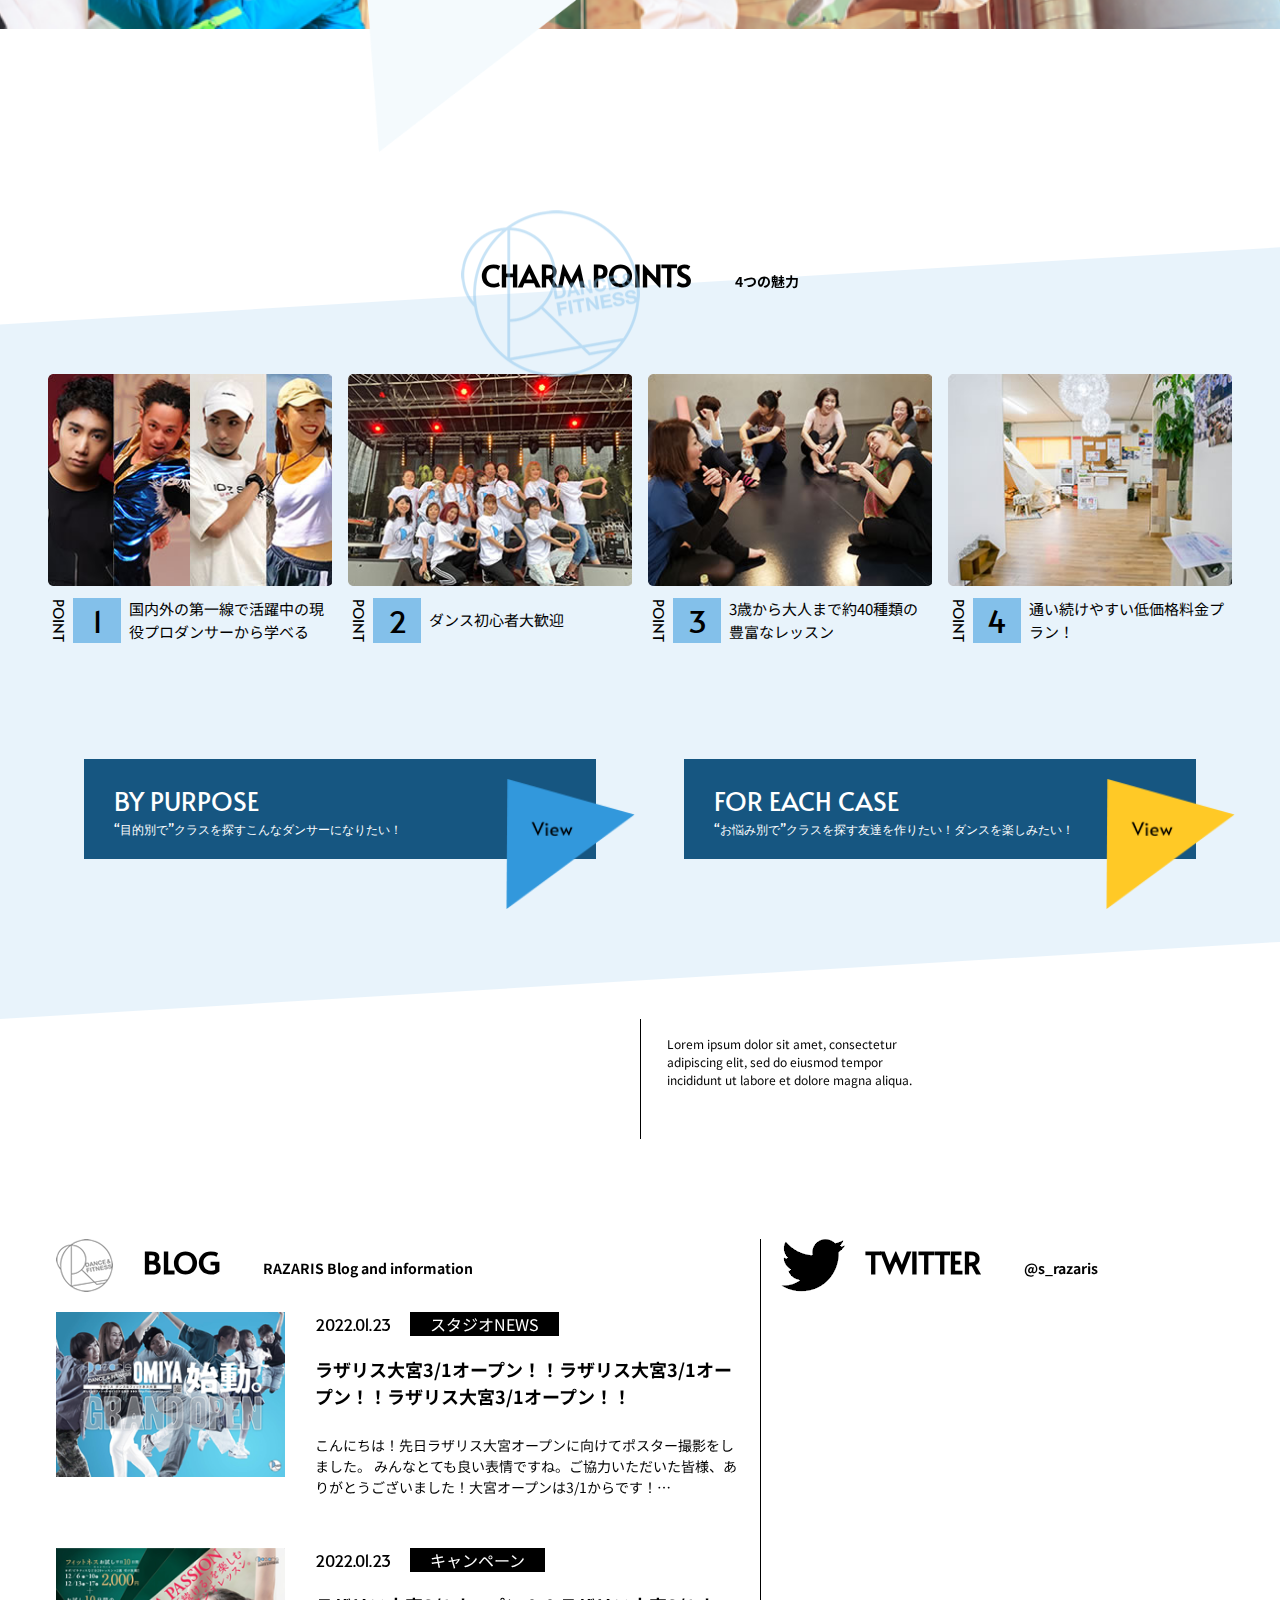
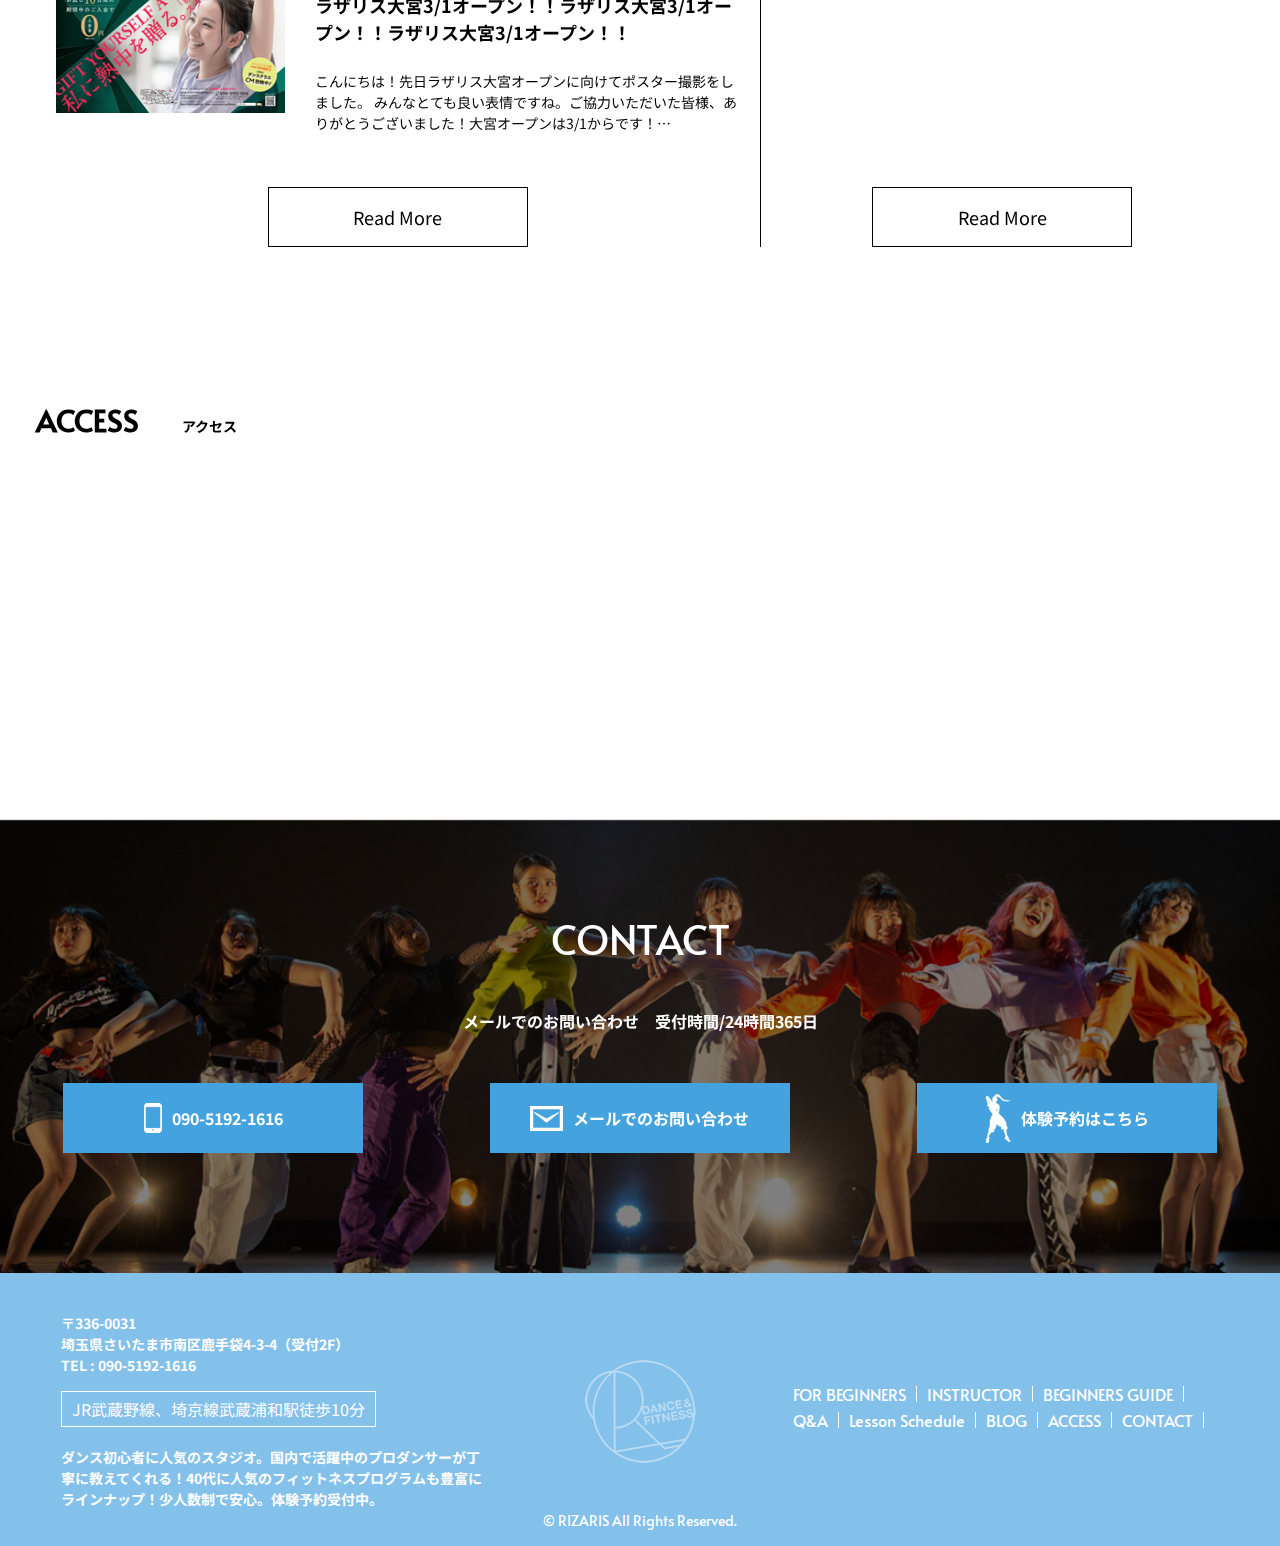
==== commit 39a612c5: "view-more modified" ====
--- a/index.html
+++ b/index.html
@@ -291,7 +291,7 @@
                         </span>
                     </h1>
                     <div class="movie-container">
-                        <a href="" class="view-more luxy-el" data-speed-y="-20" data-offset="700" style="transform: translate3d(0px, 227.6px, 0px);">
+                        <a href="" class="view-more" data-aos="fade-right" data-aos-offset="300" data-aos-easing="ease-in-sine">
                             <img src="./assets/img/viewmore1.png" alt="">
                         </a>
                         <div class="dancer3 luxy-el effect-shine" data-speed-y="-30" data-offset="1200" style="transform: translate3d(0px, 227.6px, 0px);">
@@ -377,7 +377,7 @@
                         </div>
                     </div>
                 </div>
-                <a href="" class="view-more luxy-el" data-speed-y="-20" data-offset="1000" style="transform: translate3d(0px, 227.6px, 0px);">
+                <a href="" class="view-more" data-aos="fade-left" data-aos-offset="300" data-aos-easing="ease-in-sine">
                     <img src="./assets/img/viewmore4.png" alt="">
                 </a>
             </section>
@@ -410,7 +410,7 @@
             </section>
             <div id="section06" class="section06 dancing">
                 <div id="bg-section06" class="luxy-el" data-speed-y="-10" style="height: 800px;"></div>
-                <a href="" class="viewmore2">
+                <a href="" class="viewmore2" data-aos="fade-right" data-aos-offset="300" data-aos-easing="ease-in-sine">
                     <img src="./assets/img/viewmore2.png" alt="">
                 </a>
                 <div class="button-group">
--- a/assets/css/top.css
+++ b/assets/css/top.css
@@ -31,7 +31,7 @@
 .top-banner .banner-text img {
     width: auto;
     height: auto;
-    filter: blur(3px);
+    filter: blur(2px);
 }
 .top-banner .banner-text > div {
     display: flex;
@@ -55,7 +55,7 @@
     position: absolute;
     width: 100vw;
     height: 100vh;
-    background-color: black;
+    background-color: white;
     opacity: 0.3;
     display: flex;
     align-items: center;
@@ -348,14 +348,14 @@
 .section03 .view-more {
     position: absolute;
     left: 0;
-    top: 20%;
+    top: 30%;
     overflow: hidden;
-    transition: .3s ease-in-out;
     width: 30vw;
     z-index: 1;
 }
 .section03 .view-more:hover {
     left: -20px;
+    transition: .3s ease-in-out;
 }
 .section03 .dancer3 {
     position: absolute;
@@ -386,14 +386,14 @@
 .section04 .view-more {
     position: absolute;
     right: -10px;
-    top: 0;
+    top: 30%;
     overflow: hidden;
-    transition: .3s ease-in-out;
     width: 30vw;
     z-index: 1;
 }
 .section04 .view-more:hover {
     right: -20px;
+    transition: .3s ease-in-out;
 }
 /* section05 beginner */
 .section05 {
@@ -453,11 +453,11 @@
     width: 30vw;
     top: -140px;
     left: 7.14vw;
-    transition: .3s ease-in-out;
     z-index: 1;
 }
 .section06 .viewmore2:hover {
     left: 6.5vw;
+    transition: .3s ease-in-out;
 }
 .section06 .button-group {
     position: absolute;
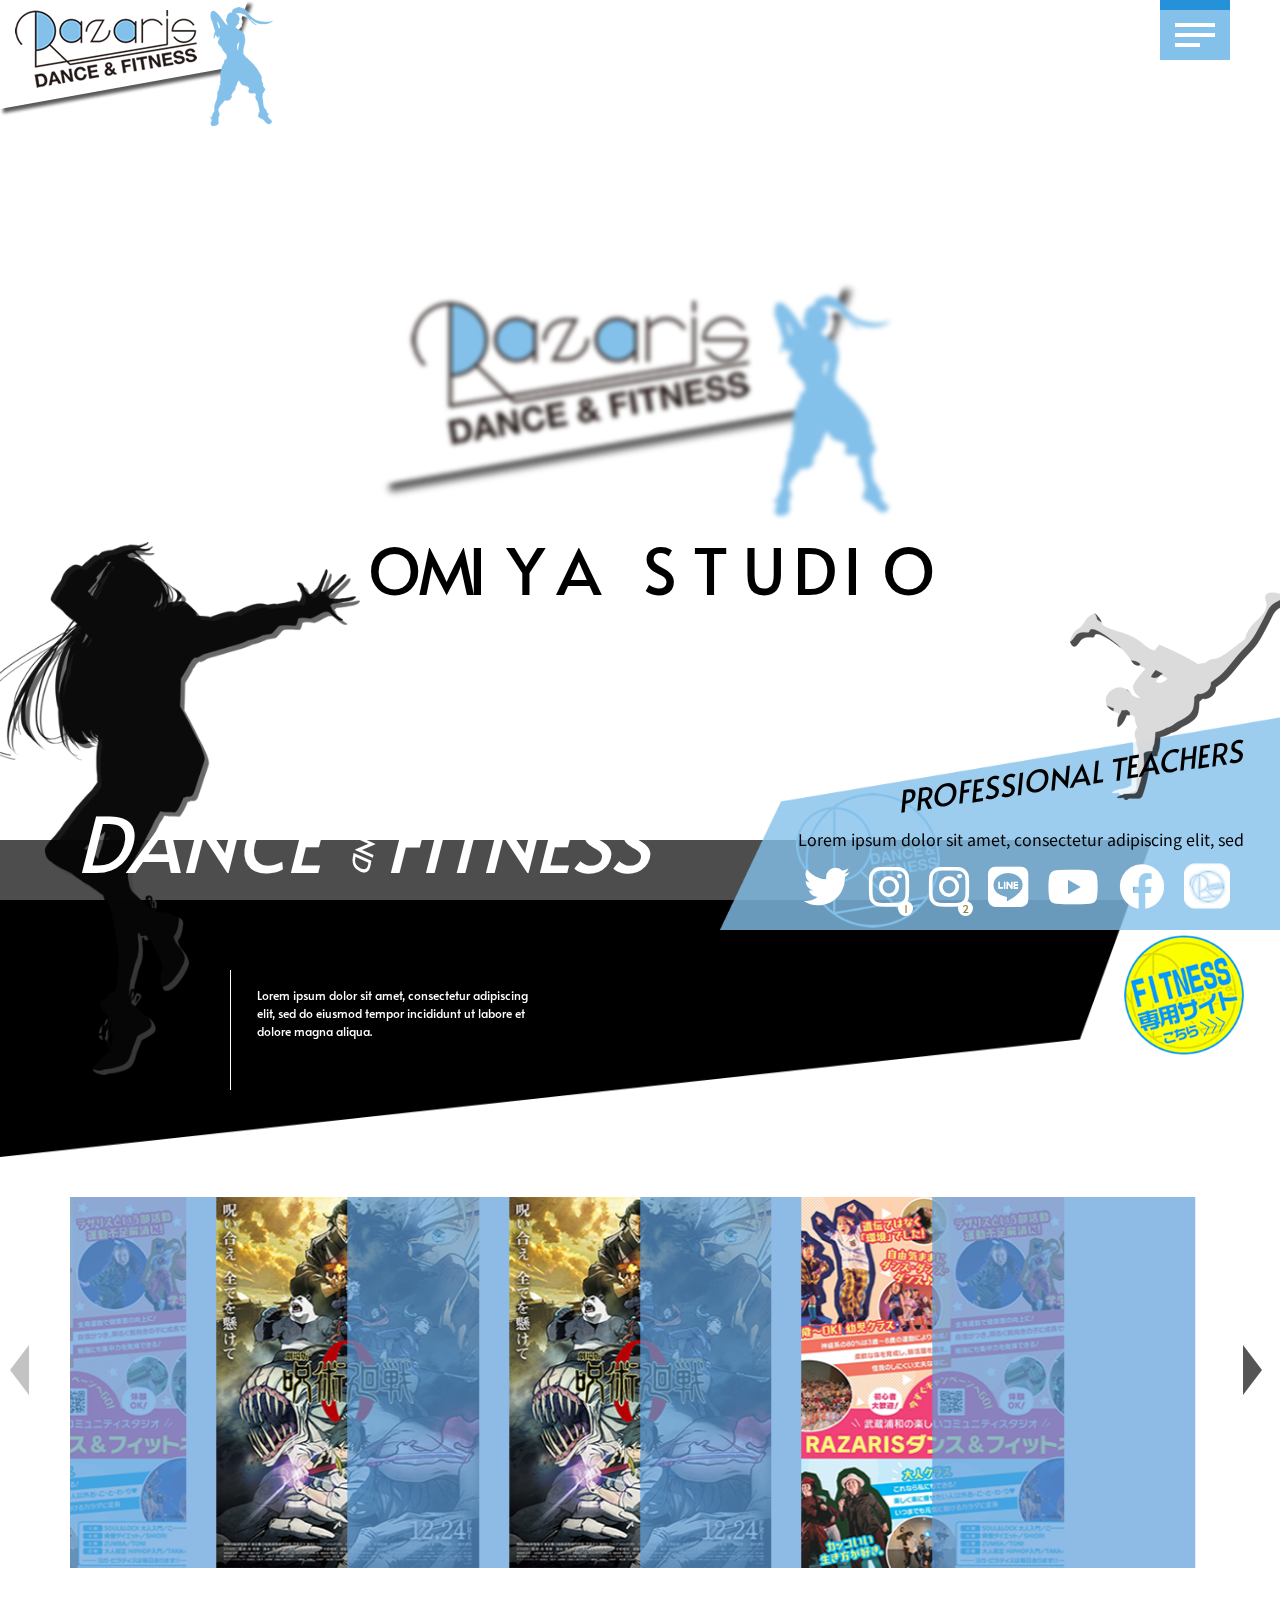
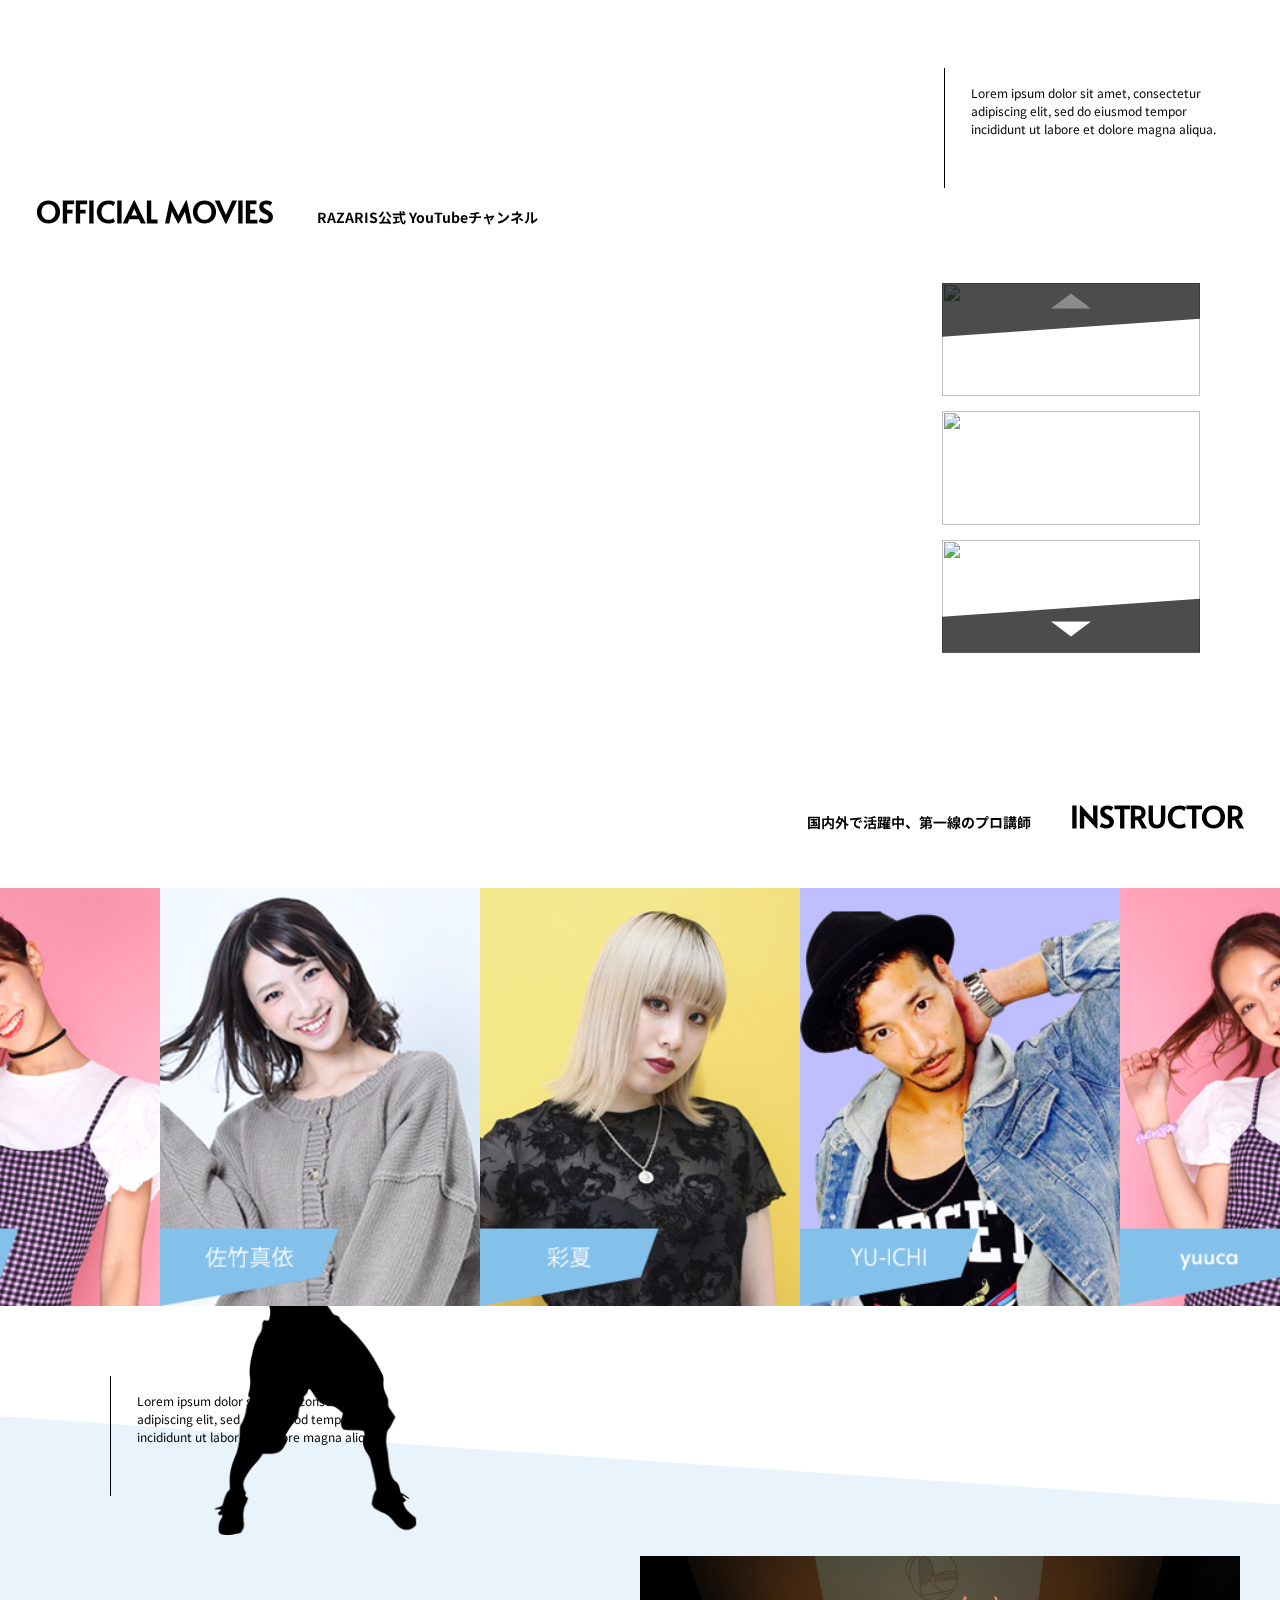
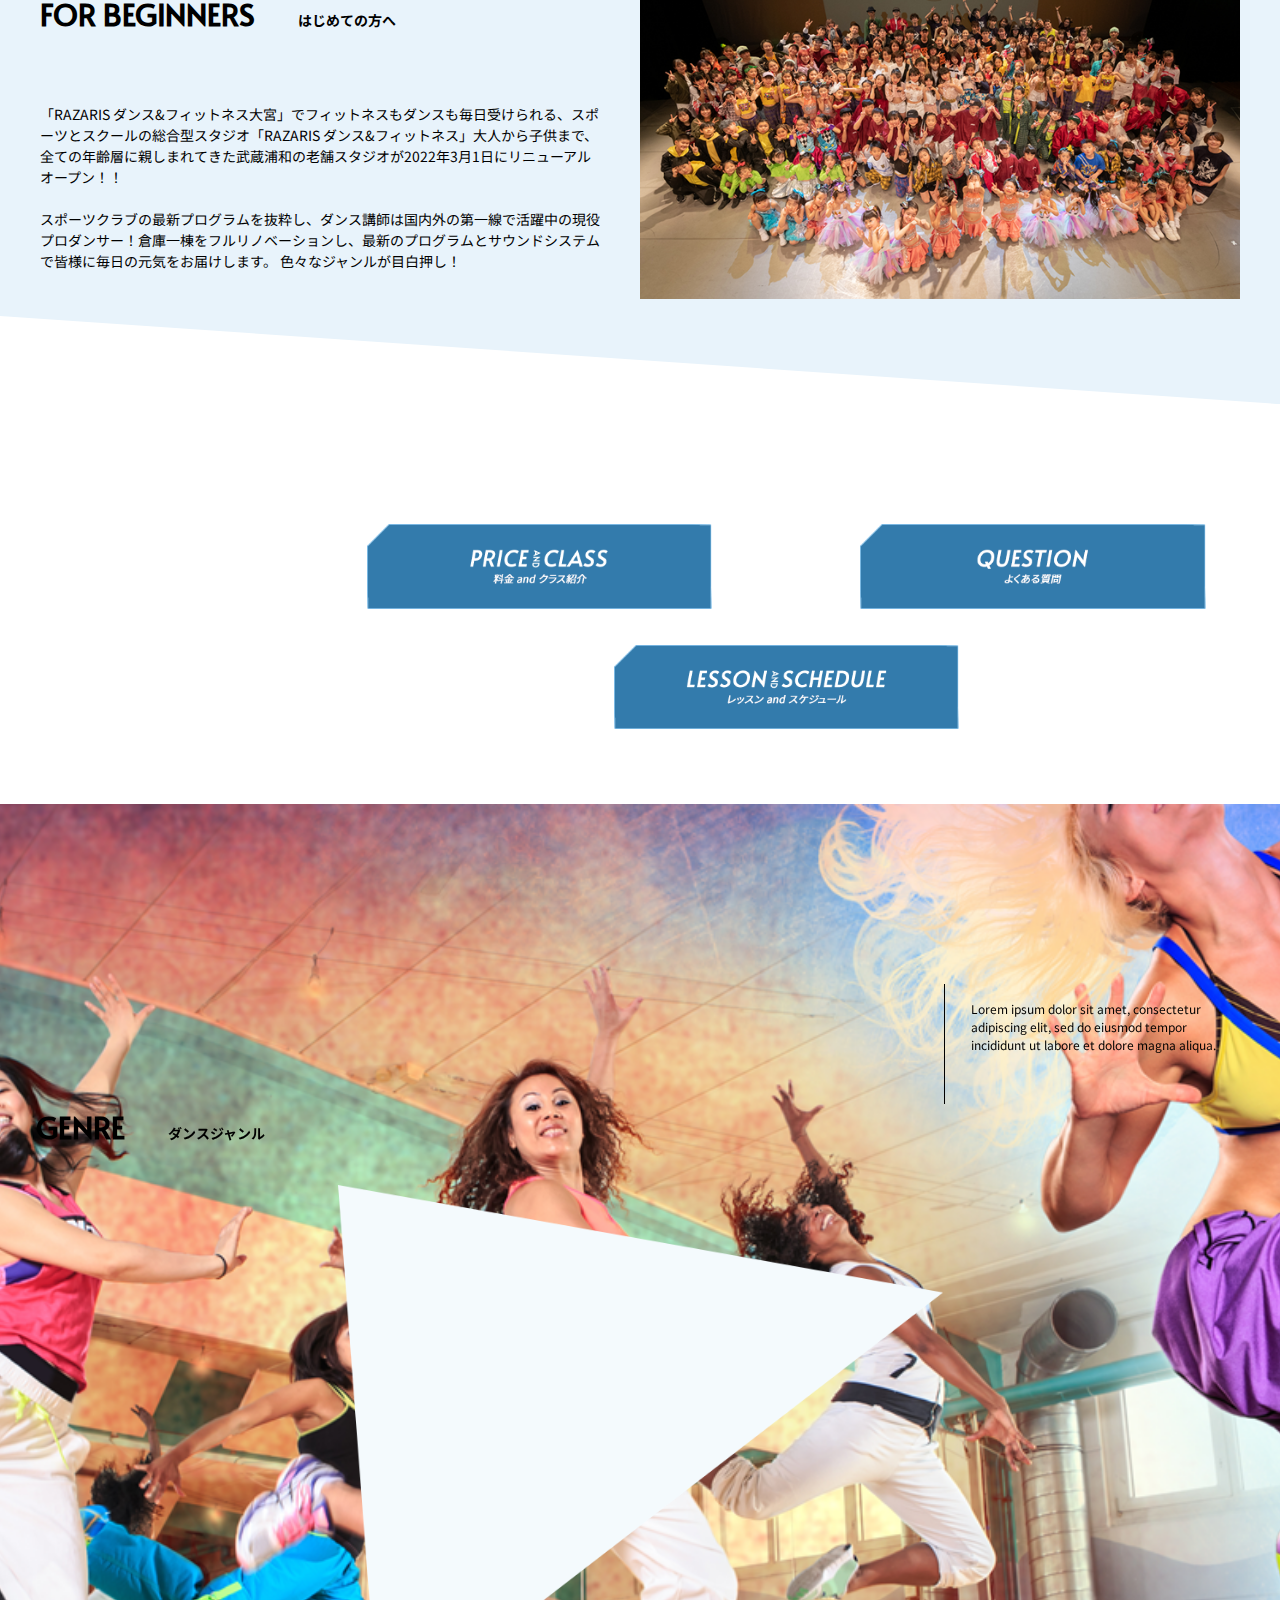
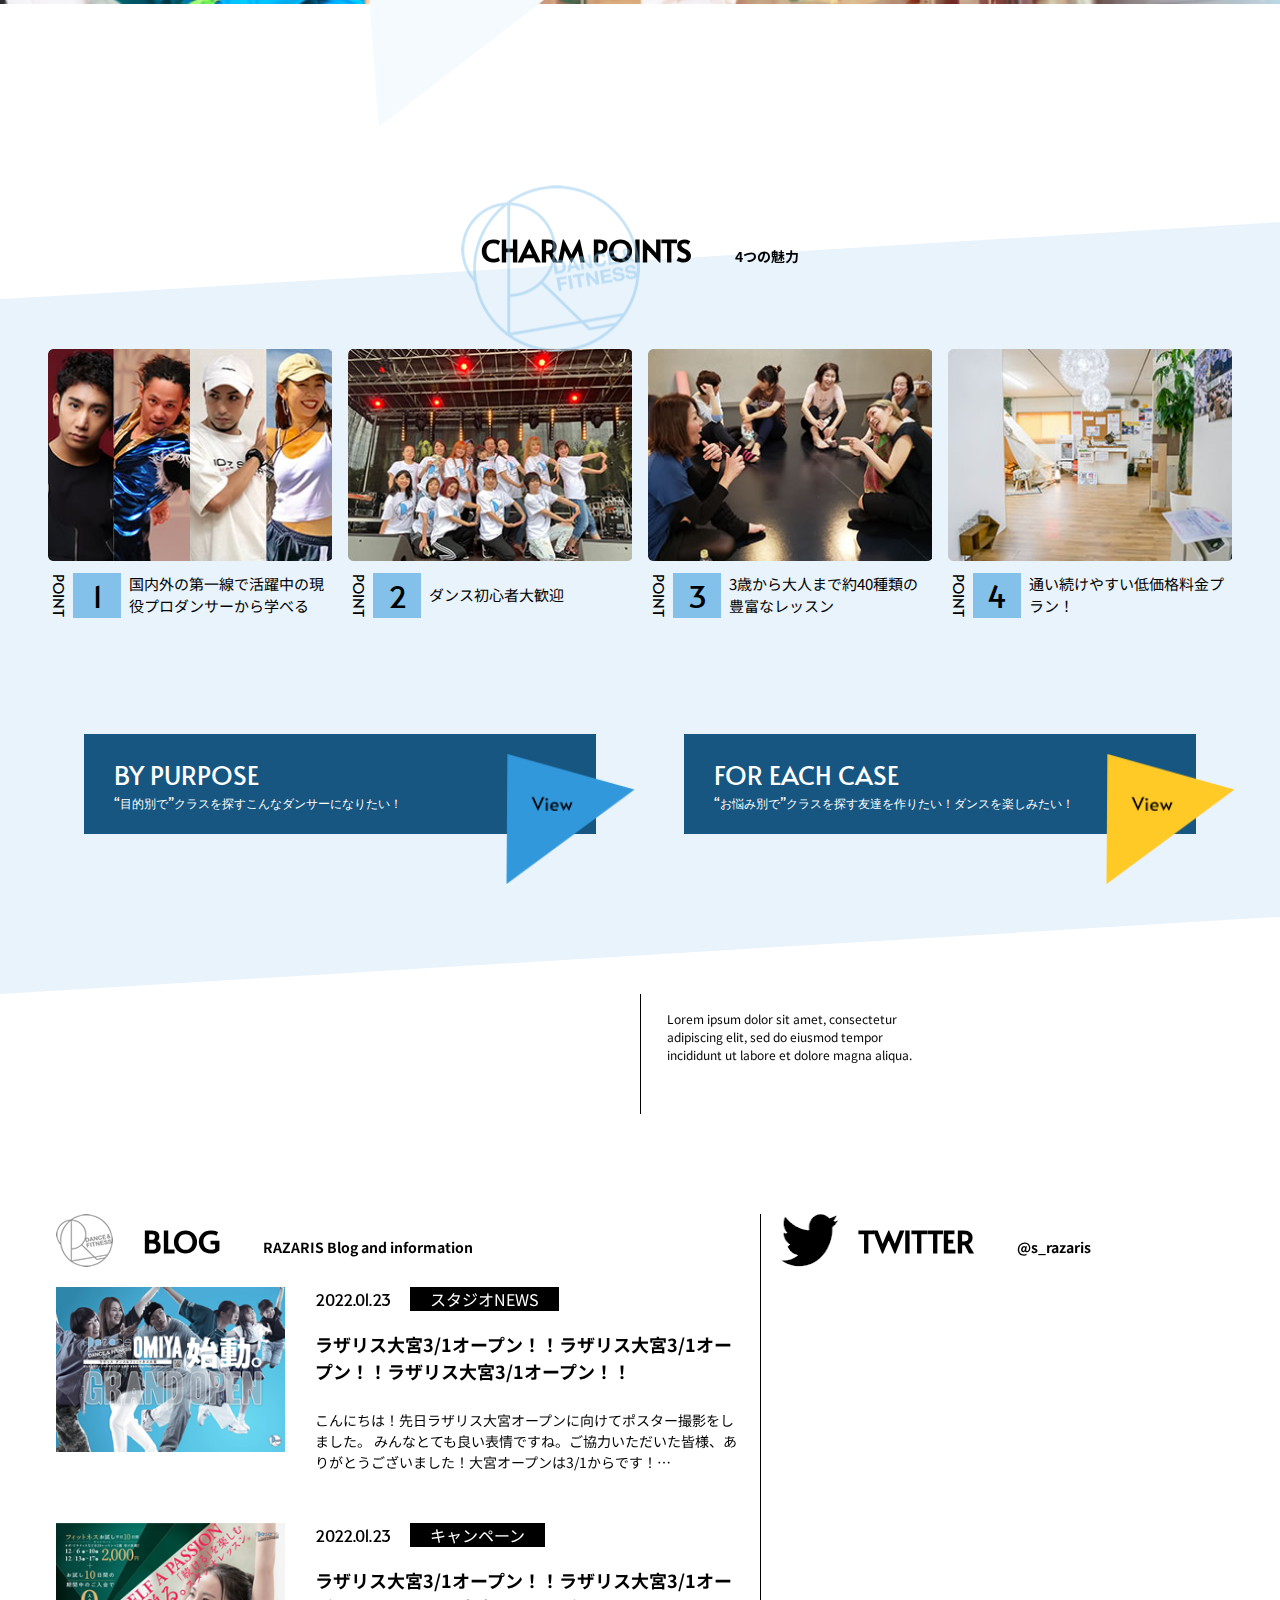
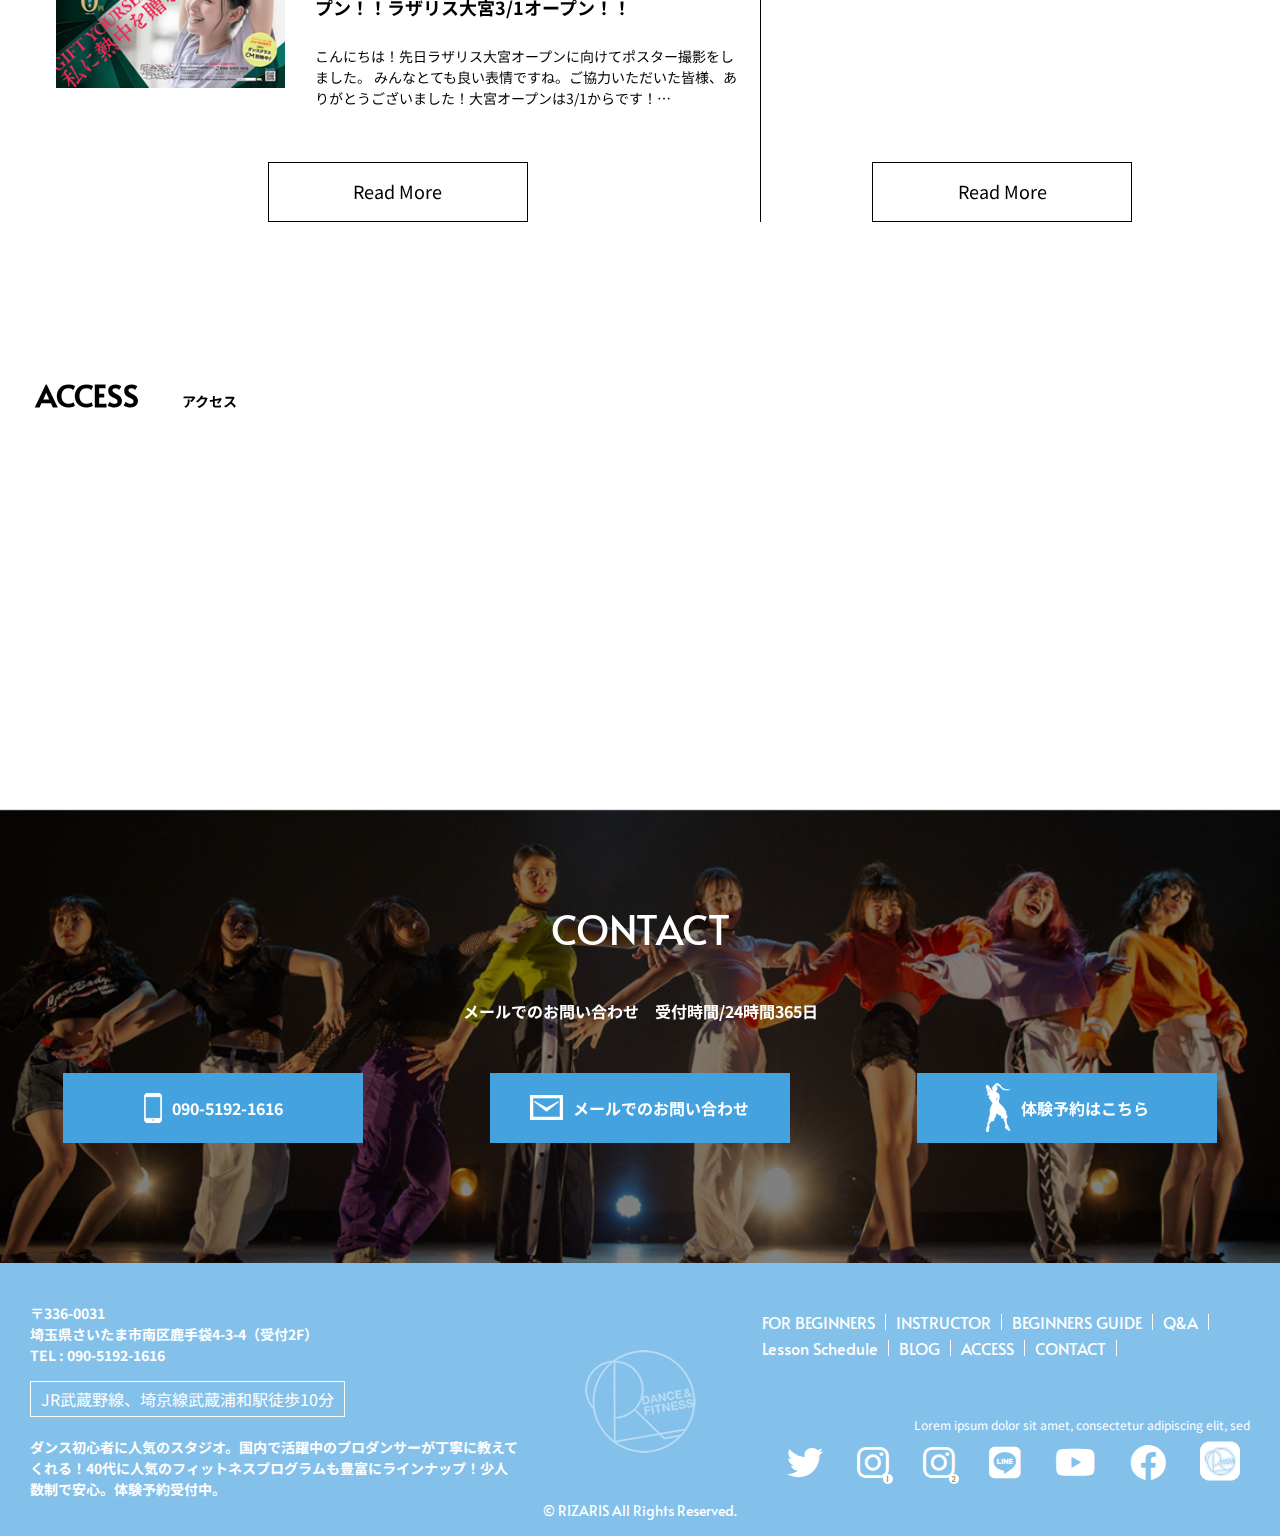
==== commit e18d0f36: "faq page added" ====
--- a/index.html
+++ b/index.html
@@ -696,8 +696,8 @@
         </div>
         <div class="copyright">© RIZARIS All Rights Reserved.</div>
     </footer>
-</div>
-    
+</div>   
+    <script src="https://ajax.googleapis.com/ajax/libs/jquery/3.4.1/jquery.min.js"></script>
     <script src="./assets/js/main.js"></script>
     <script src="./assets/js/luxy.js" charset="UTF-8"></script>
     <script>
--- a/assets/css/style.css
+++ b/assets/css/style.css
@@ -17,6 +17,12 @@
 h1 {
     font-family: 'Alata', sans-serif;
     font-size: 30px;
+}
+h2 {
+    font-family: 'Noto Sans JP', sans-serif;
+    line-height: 1.5;
+    font-size: 24px;
+    font-weight: bold;
 }
 
 .subtitle {
@@ -262,6 +268,12 @@
   -ms-transform: rotate(45deg);
   transform: rotate(45deg);
 }
+.menu-right .nav-item {
+    width: 100%;
+}
+.menu-right .nav-item:hover {
+    text-align: center;
+}
 .menu-right .nav-item:hover .bg:before {
   right: 0;
 }
@@ -378,7 +390,33 @@
 .footer-right .footer-menu > div {
     border-right: solid 1px white;
 }
-
+.footer-right .social-container {
+    position: relative;
+    margin-top: 50px;
+    bottom: unset;
+    right: unset;
+    text-align: right;
+}
+.footer-right .social-container p {
+    font-size: 12px;
+}
+.footer-right .social-icons ul {
+    width: 100%;
+    display: flex;
+    align-items: center;
+    justify-content: flex-end;
+}
+.footer-right .social-icons ul li {
+    padding-left: 15px;
+    padding-right: 0;
+}
+.footer-right .social-icons ul li a {
+    font-size: 36px;
+}
+.footer-right .social-icons ul li a img {
+    min-width: 40px;
+    height: 40px;
+}
 footer li {
     list-style: none;
 }
@@ -471,6 +509,20 @@
 /* Responsible */
 @media (max-width: 1400px) {
 }
+@media (max-width: 1280px) {
+    .footer-left {
+        width: 40%;
+    }
+    .footer-center {
+        width: 20%;
+    }
+    .footer-right {
+        width: 40%;
+    }
+    .footer-right .social-icons ul {
+        justify-content: space-around;
+    }
+}
 @media (max-width: 900px) {
     header .logo img {
         height: 80px;
@@ -517,6 +569,12 @@
 
 }
 @media (max-width: 767px) {
+    .footer-right .social-container {
+        text-align: center;
+    }
+    .footer-right .social-icons ul {
+        justify-content: center;
+    }
 
 }
 @media (max-width: 400px) {
@@ -548,4 +606,15 @@
     .menu-right .nav-list ul:last-child {
         padding-left: 0;
     }
+
+    .subtitle {
+        display: block;
+    }
+    .footer-right .social-icons ul {
+        width: 100%;
+        justify-content: space-around;
+    }
+    .footer-right .social-icons ul li {
+        padding: 0;
+    }
 }--- a/assets/css/top.css
+++ b/assets/css/top.css
@@ -35,6 +35,7 @@
 }
 .top-banner .banner-text > div {
     display: flex;
+    justify-content: center;
     left: 50%;
     top: 50%;
     font-family: 'Alata', sans-serif;
@@ -70,6 +71,7 @@
     left: 0;
     bottom: -175px;
     z-index: 2;
+    width: 400px;
 }
 .top-banner .banner-dancer2 {
     position: absolute;
@@ -405,10 +407,11 @@
     clip-path: polygon(0 0, 100% 15%, 100% 100%, 0 85%);
     padding-top: 65px;
     padding-bottom: 105px;
+    padding-left: 40px;
+    padding-right: 40px;
 }
 .section05 h1 {
     margin-top: 110px;
-    margin-left: 40px;
 }
 .section05 .line-text {
     color: black;
@@ -420,12 +423,11 @@
 }
 .section05 .beginner-content {
     margin-top: 40px;
-    margin-left: 40px;
     display: flex;
     align-items: center;
 }
 .beginner-content .beginner-text {
-    padding: 40px;
+    padding-right: 40px;
     width: 50%;
     font-size: 16px;
 }
@@ -728,7 +730,12 @@
 }
 .section09 .main-container .title {
     display: flex;
+    align-items: center;
     margin-bottom: 20px;
+}
+.section09 .main-container .title img {
+    width: 57px;
+    height: 53px;
 }
 .btn-more {
     position: relative;
@@ -809,6 +816,7 @@
 /* section10 */
 .section10 h1 {
     margin-left: 36px;
+    margin-bottom: 15px;
 }
 .section10 iframe {
     width: 100%;
@@ -870,6 +878,27 @@
 
 
 @media (max-width: 1280px) {
+    .top-banner .banner-dancer1 {
+        width: 360px;
+    }
+    .top-banner .banner-text {
+        width: 40%;
+    }
+    .top-banner .banner-subtext {
+        font-size: 6vw;
+    }
+    .top-banner .banner-subtext span {
+        font-size: 2vw;
+        padding-left: 2vw;
+    }
+    .top-banner .banner-teacher {
+        width: 560px;
+        bottom: -30px;
+    }
+    .social-container {
+        bottom: -20px;
+    }
+
     .section01 {
         margin-top: -60px;
     }
@@ -915,6 +944,36 @@
     }
 }
 @media (max-width: 1024px) {
+    .top-banner .banner-dancer1 {
+        width: 300px;
+    }
+    .top-banner .banner-subtext {
+        left: 36px;
+    }
+    .top-banner .banner-teacher {
+        width: 450px;
+        bottom: -30px;
+    }
+    .top-banner .banner-teacher-text {
+        bottom: 55px;
+    }
+    .top-banner .banner-teacher-text p {
+        font-size: 24px;
+    }
+    .social-container p {
+        font-size: 10px;
+    }
+    .top-banner .social-icons ul li a {
+        font-size: 32px;
+    }
+    .top-banner .social-icons ul li a img {
+        width: 32px;
+        height: 32px;
+    }
+
+    .section01 .mark-fitness {
+        top: 45%;
+    }
     .line-text {
         font-size: 10px;
         width: 190px;
@@ -932,9 +991,6 @@
     #bg-section06 {
         height: 700px !important;
     }
-    .section03 .view-more {
-        top: 10%;
-    }
 }
 @media (max-width: 900px) {
     .section03 .dancer3 {
@@ -946,15 +1002,11 @@
     }
 }
 @media (max-width: 767px) {
-    .beginner-content .beginner-text {
-        font-size: 12px;
-        padding: 40px 0;
-        width: 100%;
-    }
-    .beginner-content .beginner-classmates {
-        width: 100%;
-        margin-top: 0;
-    }
+    .top-banner .banner-text .inner-el {
+        font-size: 2rem;
+        padding: 0 4px;
+    }
+
     .section01 {
         margin-top: 0px;
     }
@@ -971,6 +1023,9 @@
     .section02 .main-container {
         padding: 0 50px;
     }
+    .section03 .view-more {
+        top: 45%;
+    }
     .section03 .movie-container {
         padding-left: 20px;
         padding-right: 20px;
@@ -1007,6 +1062,7 @@
         position: absolute;
         top: 10%;
         width: 25%;
+        left: 50%;
     }
     .section08 .main-container {
         clip-path: polygon(100% 0%, 0 4%, 0% 100%, 100% 96%);
@@ -1048,12 +1104,12 @@
     .footer-right {
         width: 100%;
     }
-    .social-container {
+    .footer-right .social-container {
         position: relative;
         bottom: 0;
         right: 0;
     }
-    .social-icons ul li a img {
+    .footer-right .social-icons ul li a img {
         width: 40px;
         height: 40px;
     }
@@ -1065,6 +1121,61 @@
    
 }
 @media (max-width: 600px) {
+    .top-banner .banner-text {
+        top: 30%;
+        width: 60%;
+    }
+    .top-banner .banner-subtext {
+        left: 30px;
+        bottom: 20%;
+    }
+    .top-banner .banner-dancer1 {
+        width: 200px;
+        bottom: 15%;
+    }
+    .top-banner .banner-dancer2 {
+        width: 150px;
+    }
+    .top-banner .banner-teacher {
+        width: 100%;
+        bottom: 0px;
+    }
+    .top-banner .banner-teacher-text {
+        bottom: 70px;
+    }
+    .top-banner .banner-teacher-text p {
+        font-size: 18px;
+    }
+    .social-container {
+        bottom: 0px;
+    }
+
+    .section05 .main-container {
+        padding-left: 20px;
+        padding-right: 20px;
+    }
+    .section05 .beginner-content {
+        margin-left: 0;
+        flex-direction: column;
+    }
+    .beginner-content .beginner-text {
+        padding: unset;
+        width: 100%;
+    }
+    .beginner-content .beginner-classmates {
+        width: 100%;
+        margin-top: 20px;
+    }
+
+    .section08 .button-container a {
+        width: 100%;
+        font-size: 20px;
+    }
+    .section08 .button-container a span {
+        font-size: 10px;
+        padding-right: 20px;
+    }
+
     .blog-card {
         display: flex;
         margin-bottom: 50px;
@@ -1090,8 +1201,8 @@
         font-size: 24px;
     }
     .subtitle {
-        font-size: 12px;
-        margin-left: 20px;
+        font-size: 10px;
+        margin-left: 4px;
     }
     .section03 {
         margin-bottom: 40px;
@@ -1122,13 +1233,14 @@
     }
     .section05 .beginner-content {
         margin: unset;
-        padding: 0 20px;
+        padding-top: 20px;
     }
     .section06 .button-group {
-        top: -30px;
+        top: 10px;
+        padding-left: 0;
     }
     .section06 .button-group a {
-        width: 60%;
+        width: 70%;
     }
     .section07 .main-container .genre-center {
         width: 30%;
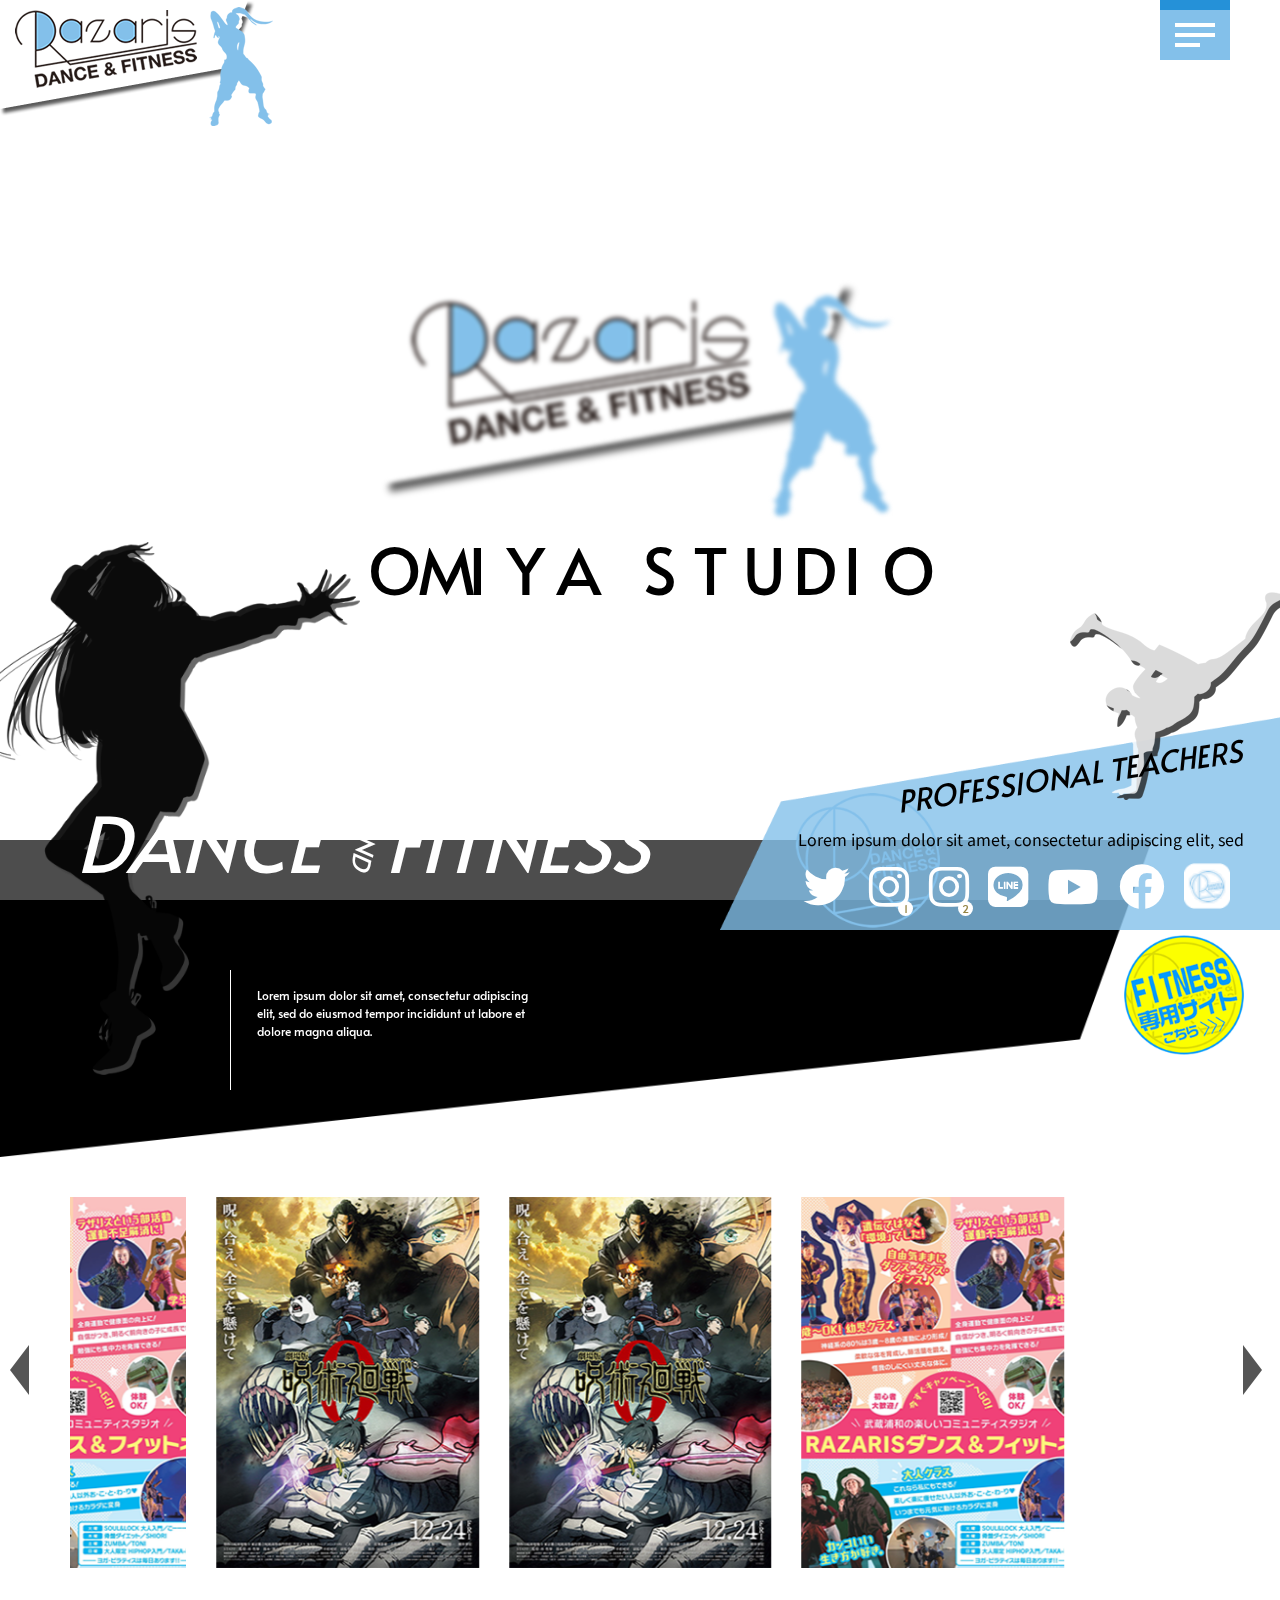
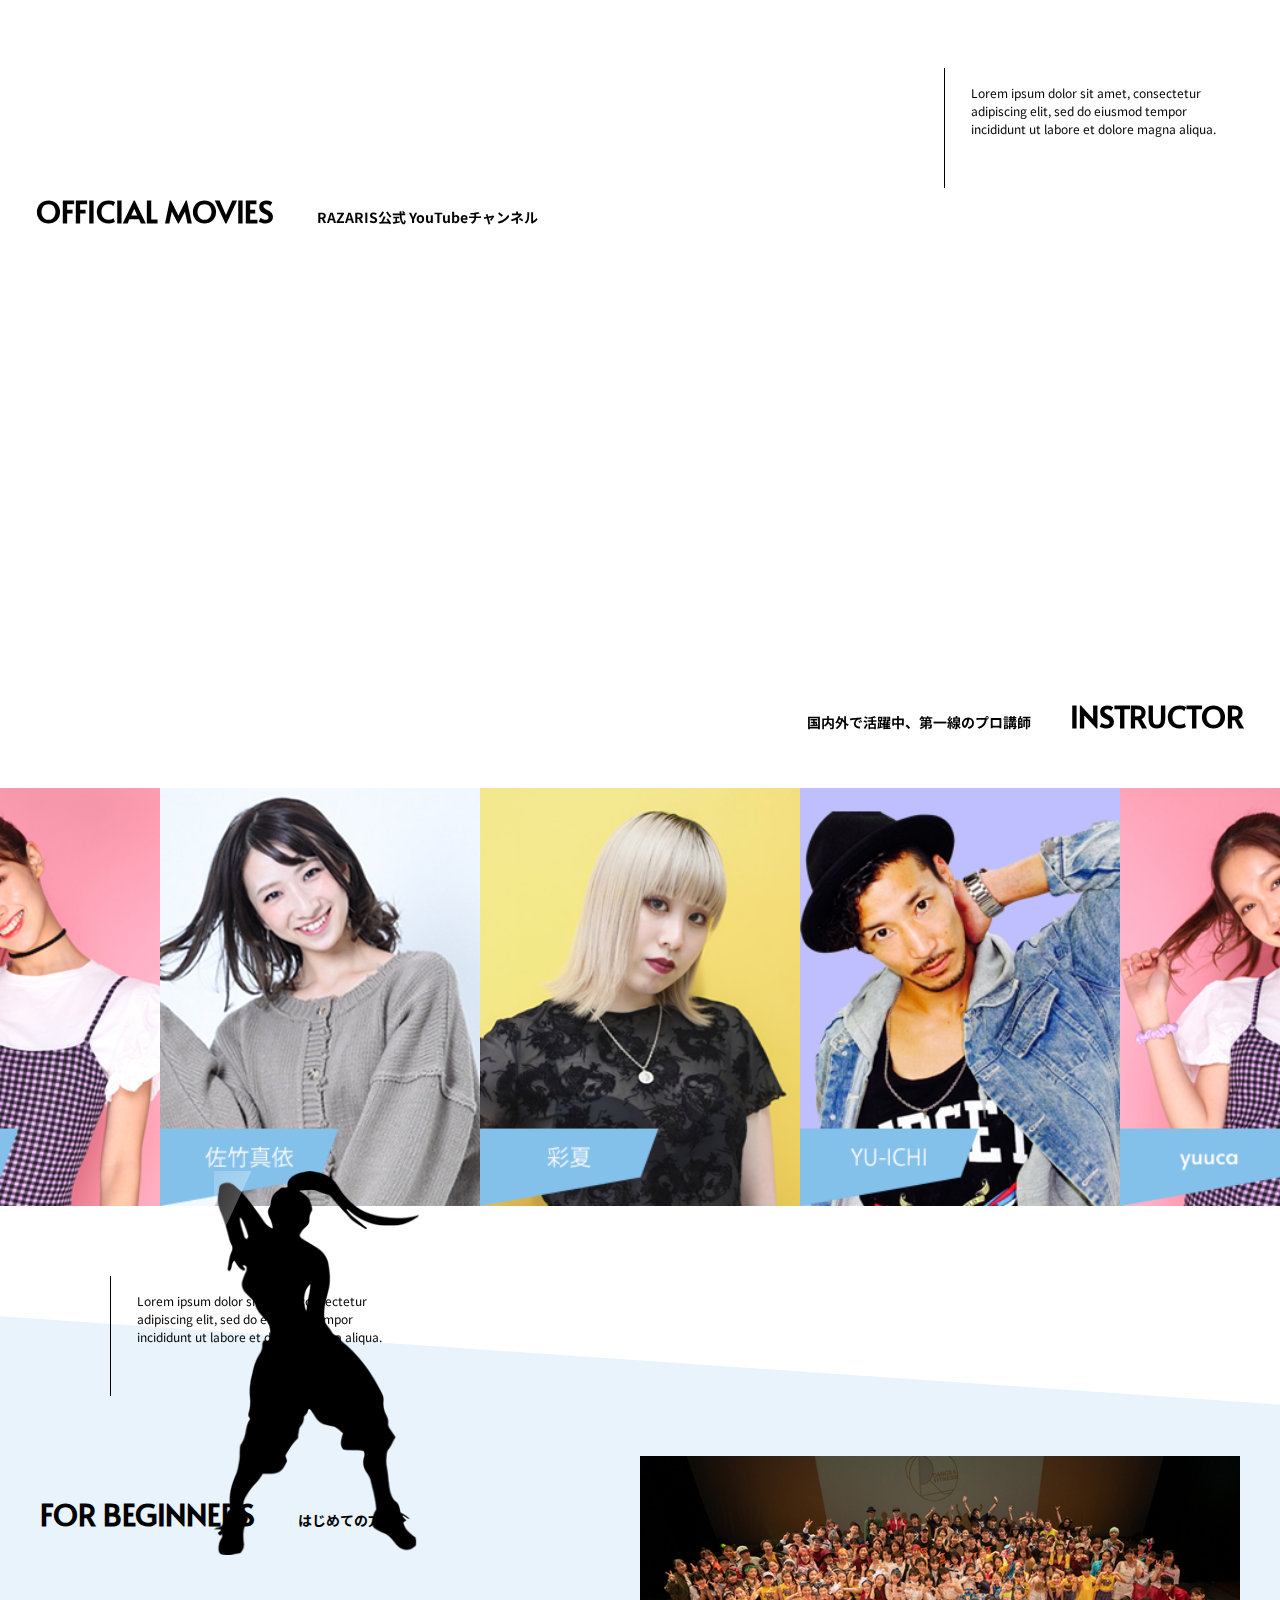
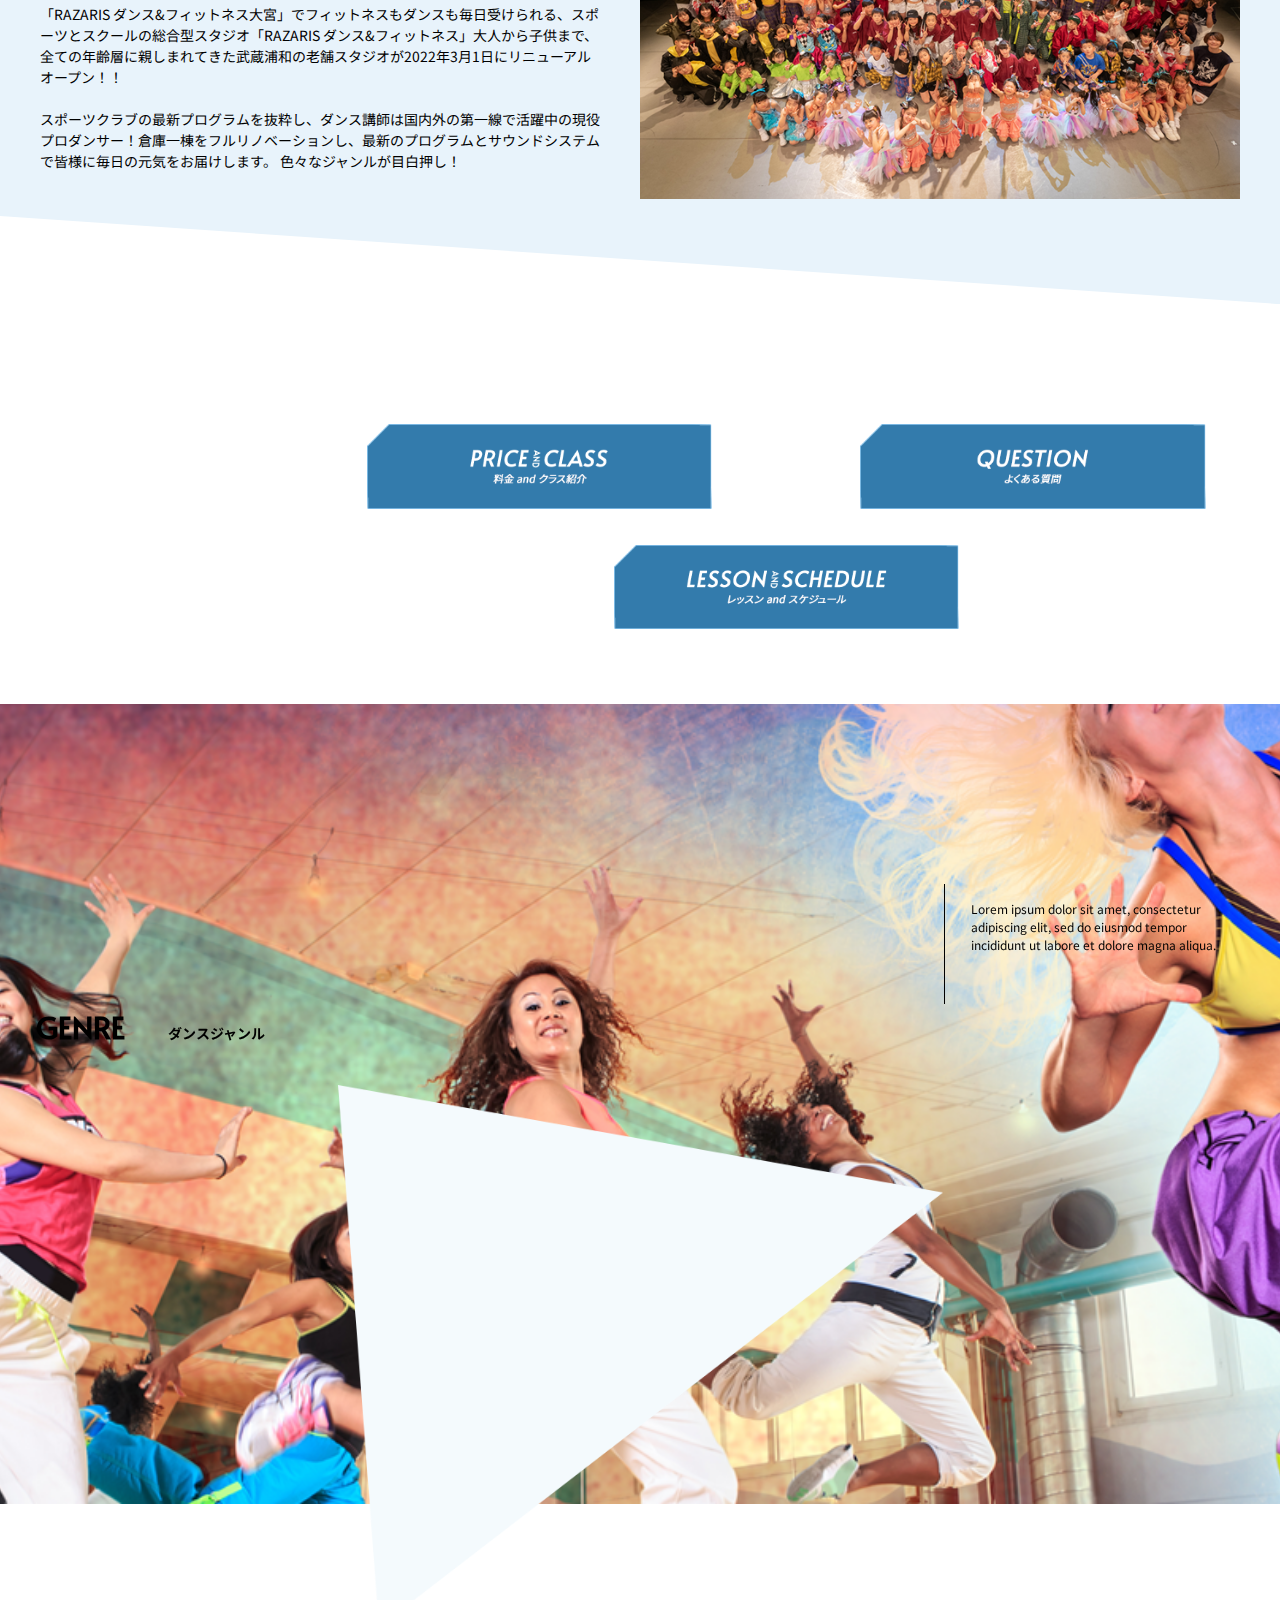
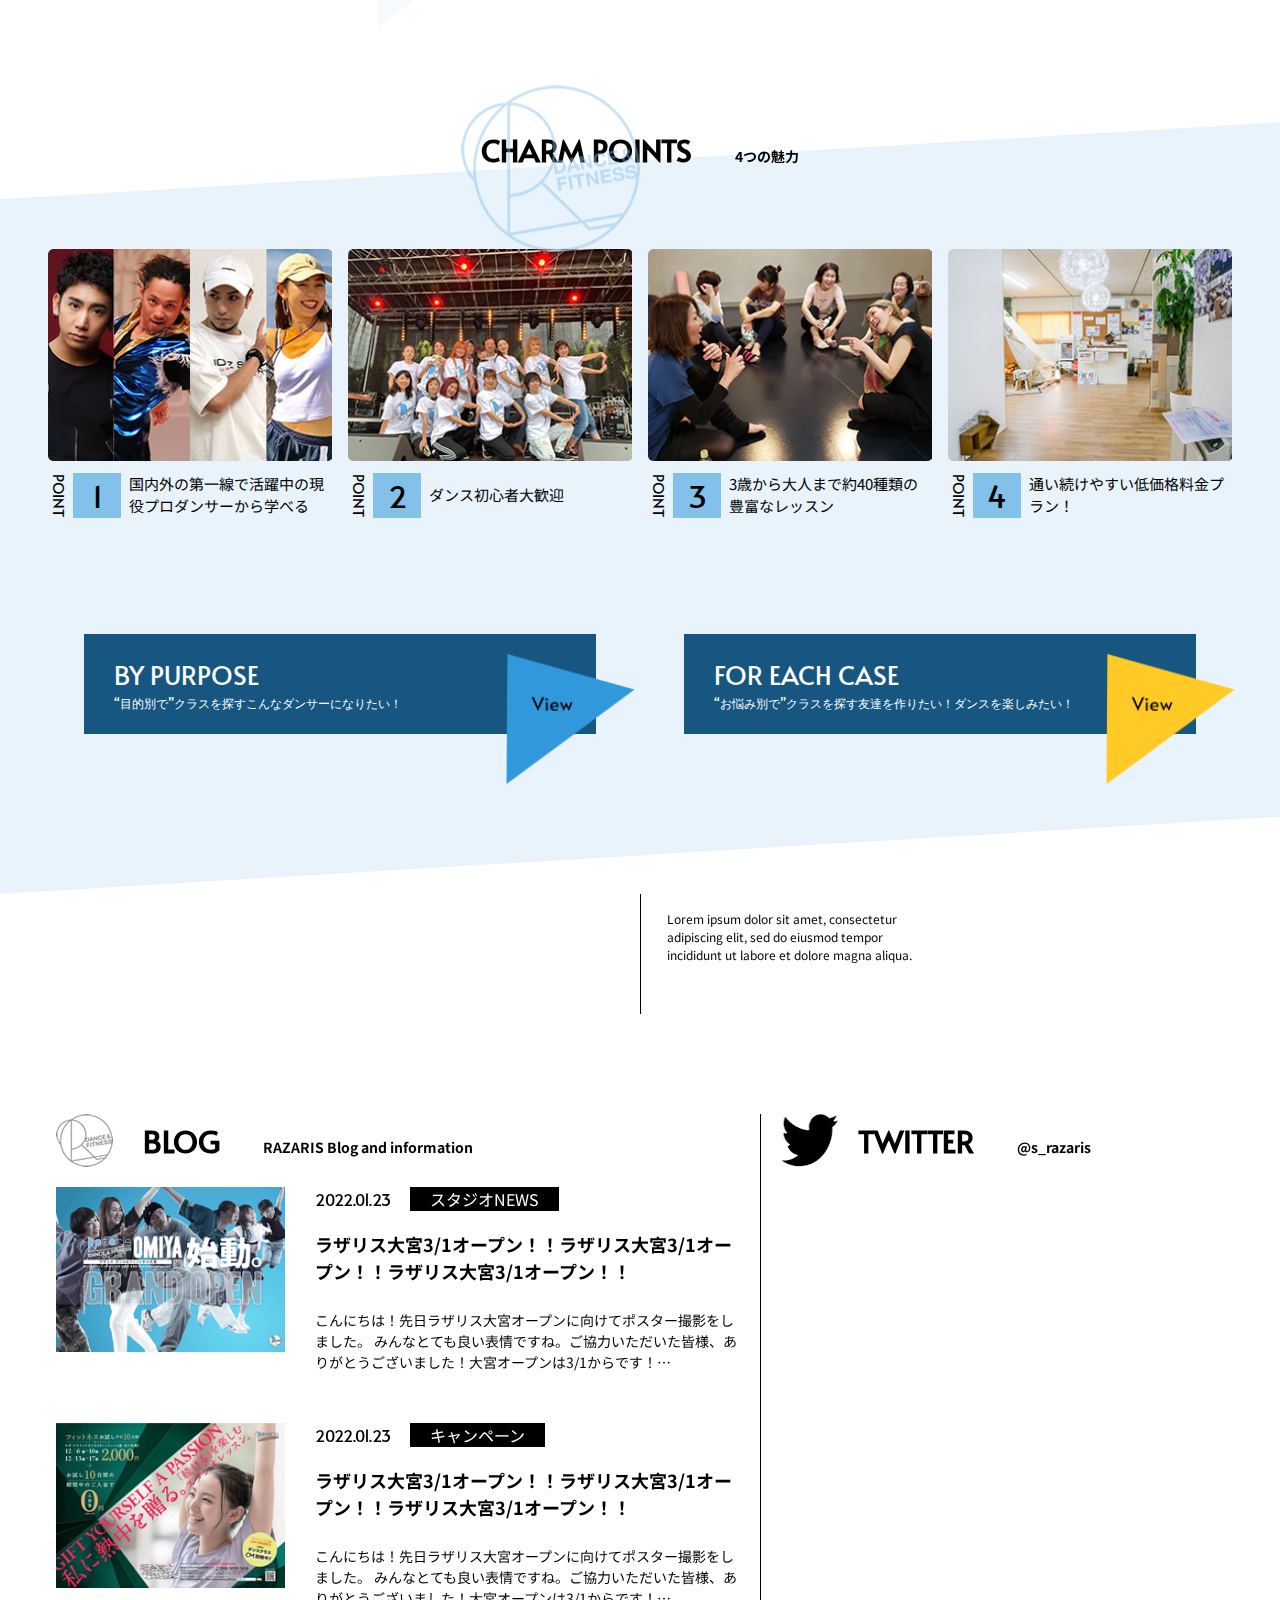
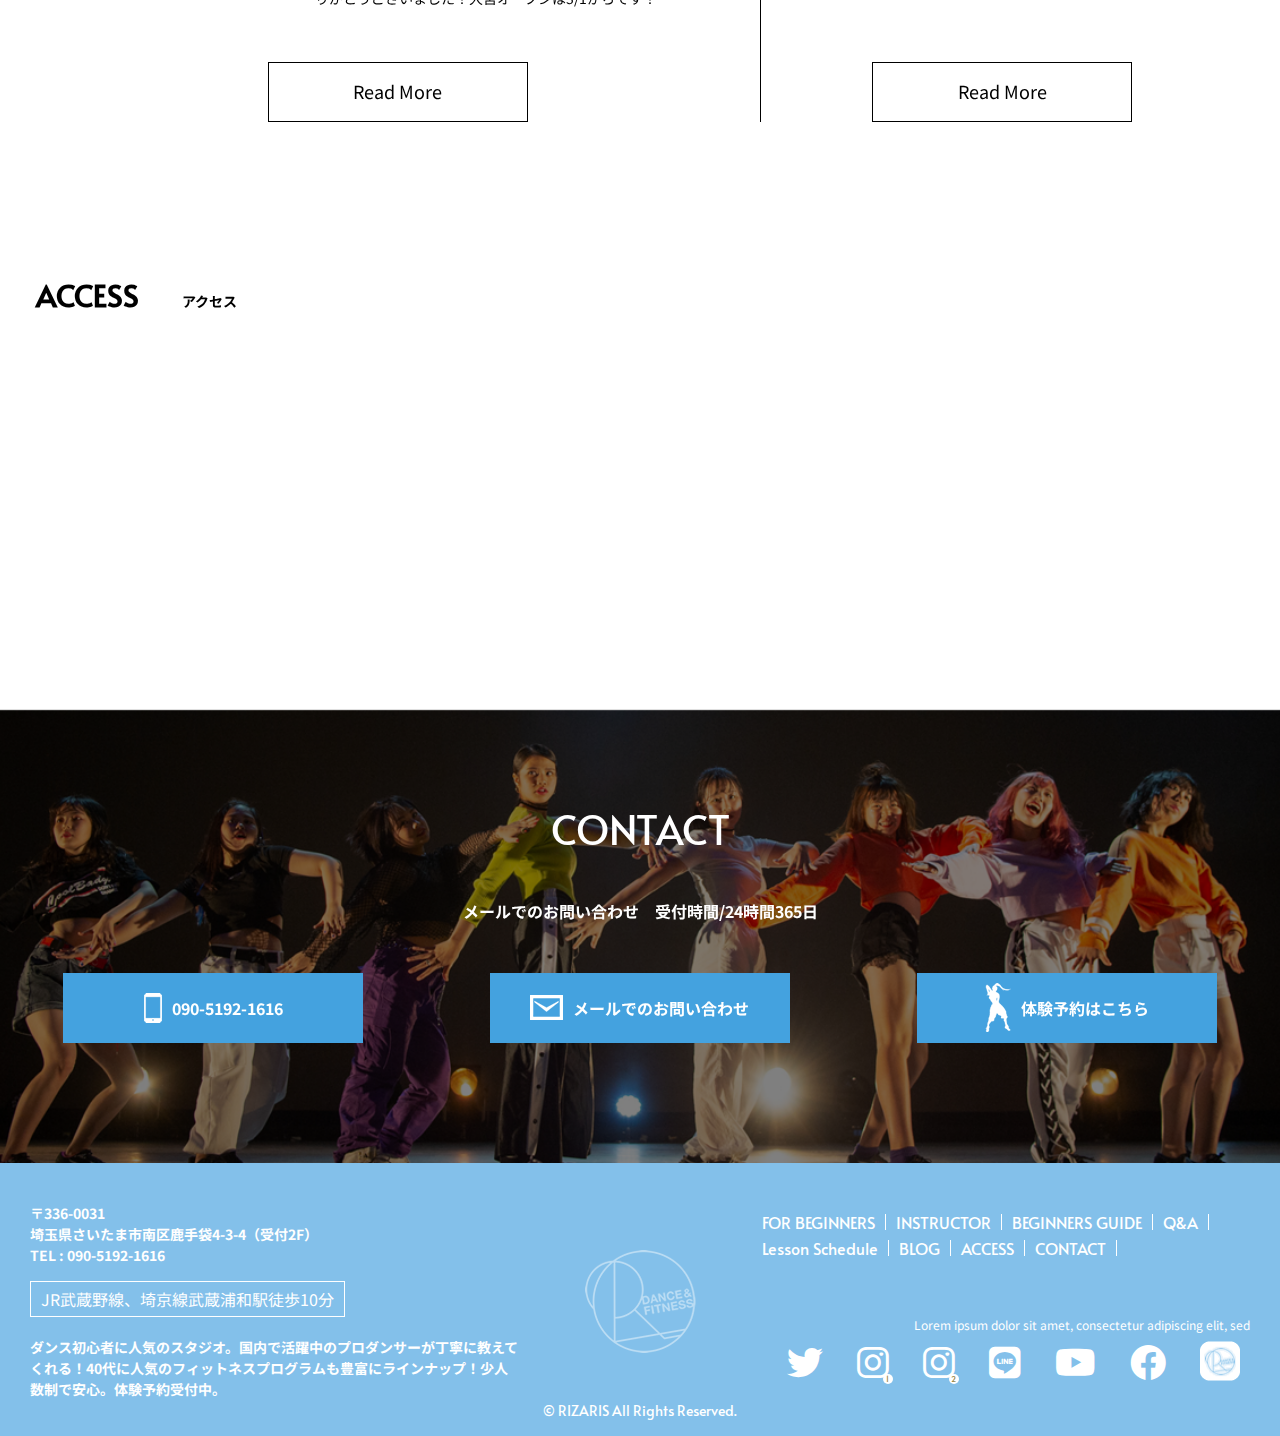
==== commit 618fc460: "single-instructor page added" ====
--- a/index.html
+++ b/index.html
@@ -297,46 +297,66 @@
                         <div class="dancer3 luxy-el effect-shine" data-speed-y="-30" data-offset="1200" style="transform: translate3d(0px, 227.6px, 0px);">
                             <img src="./assets/img/dancer3.png" alt="">
                         </div>
-                        <div class="container-takaki">
-                            <div class="takaki">
-                                <video id="myVideo" name="myVideo" autoplay muted poster="https://t4.ftcdn.net/jpg/04/48/09/37/360_F_448093765_5IXoB23cC8hgKr6oNmVTh3h4mNml1hp4.jpg" muted="muted" class="js-video-thumb" loop="" data-xblocker="passed" style="visibility: visible;" __idm_id__="11902978">
-                                    <source id="videoSrc" name="videoSrc" src="https://v.ftcdn.net/04/48/09/37/240_F_448093765_5IXoB23cC8hgKr6oNmVTh3h4mNml1hp4_ST.mp4" type="video/mp4">
-                                </video>
-                            </div>
-                            <div class="vertical-slider">
-                                <div class="swiper vSwiper">
-                                    <div class="swiper-wrapper">
-                                        <div class="swiper-slide">
-                                            <a onclick="selectVideo()" href="javascript:void(0);">
-                                                <img src="https://t4.ftcdn.net/jpg/04/48/09/37/360_F_448093765_5IXoB23cC8hgKr6oNmVTh3h4mNml1hp4.jpg" alt="">
-                                            </a>
-                                        </div>
-                                        <div class="swiper-slide">
-                                            <a onclick="selectVideo1()" href="javascript:void(0);">
-                                                <img src="https://as1.ftcdn.net/v2/jpg/04/48/09/38/1000_F_448093869_Vq3X20FxTqQklXRP7B7qhKaOr8yYSsgb.jpg" alt="">
-                                            </a>
-                                        </div>
-                                        <div class="swiper-slide">
-                                            <a onclick="selectVideo2()" href="javascript:void(0);">
-                                                <img src="https://as1.ftcdn.net/v2/jpg/04/48/09/38/1000_F_448093812_rDXJckNQewrt40mZOoKi8KOc2uJFhSHm.jpg" alt="">
-                                            </a>
-                                        </div>
-                                        <div class="swiper-slide">
-                                            <a onclick="selectVideo3()" href="javascript:void(0);">
-                                                <img src="https://as1.ftcdn.net/v2/jpg/04/48/09/32/1000_F_448093206_kaLBcEiaNkqK47w3LVMt9gm4i082Mdwi.jpg" alt="">
-                                            </a>
-                                        </div>
-                                        <div class="swiper-slide">
-                                            <a onclick="selectVideo4()" href="javascript:void(0);">
-                                                <img src="https://as1.ftcdn.net/v2/jpg/04/78/23/54/1000_F_478235412_tMBUkXyQqa2BK3oj0tUpE2cZcK6jKGqp.jpg" alt="">
-                                            </a>
-                                        </div>
+                        <div class="takaki-container">
+                            <div class="swiper-container takaki-main">
+                                <div class="swiper-wrapper">
+                                    <div class="swiper-slide">
+                                        <video id="myVideo" name="myVideo" autoplay="" muted="" loop="" data-xblocker="passed" style="visibility: visible;">
+                                            <source id="videoSrc" name="videoSrc" src="https://v.ftcdn.net/04/48/09/37/240_F_448093765_5IXoB23cC8hgKr6oNmVTh3h4mNml1hp4_ST.mp4" type="video/mp4">
+                                        </video>
+                                    </div>
+                                    <div class="swiper-slide">
+                                        <video id="myVideo" name="myVideo" autoplay="" muted="" loop="" data-xblocker="passed" style="visibility: visible;">
+                                            <source id="videoSrc" name="videoSrc" src="https://v.ftcdn.net/04/48/09/38/700_F_448093869_Vq3X20FxTqQklXRP7B7qhKaOr8yYSsgb_ST.mp4" type="video/mp4">
+                                        </video>
+                                    </div>
+                                    <div class="swiper-slide">
+                                        <video id="myVideo" name="myVideo" autoplay="" muted="" loop="" data-xblocker="passed" style="visibility: visible;">
+                                            <source id="videoSrc" name="videoSrc" src="https://v.ftcdn.net/04/48/09/38/700_F_448093812_rDXJckNQewrt40mZOoKi8KOc2uJFhSHm_ST.mp4" type="video/mp4">
+                                        </video>
+                                    </div>
+                                    <div class="swiper-slide">
+                                        <video id="myVideo" name="myVideo" autoplay="" muted="" loop="" data-xblocker="passed" style="visibility: visible;">
+                                            <source id="videoSrc" name="videoSrc" src="https://v.ftcdn.net/04/48/09/32/700_F_448093206_kaLBcEiaNkqK47w3LVMt9gm4i082Mdwi_ST.mp4" type="video/mp4">
+                                        </video>
+                                    </div>
+                                    <div class="swiper-slide">
+                                        <video id="myVideo" name="myVideo" autoplay="" muted="" loop="" data-xblocker="passed" style="visibility: visible;">
+                                            <source id="videoSrc" name="videoSrc" src="https://v.ftcdn.net/04/78/23/54/700_F_478235412_tMBUkXyQqa2BK3oj0tUpE2cZcK6jKGqp_ST.mp4" type="video/mp4">
+                                        </video>
                                     </div>
                                 </div>
-                                <div class="swiper-button-next"></div>
-                                <div class="swiper-button-prev"></div>    
-                            </div>
-                        </div>    
+                            </div>
+                            <div class="swiper-container takaki-thumbs">
+                                <div class="swiper-wrapper">
+                                    <div class="swiper-slide">
+                                        <video id="myVideo" name="myVideo" autoplay="" muted="" loop="" data-xblocker="passed" style="visibility: visible;">
+                                            <source id="videoSrc" name="videoSrc" src="https://v.ftcdn.net/04/48/09/37/240_F_448093765_5IXoB23cC8hgKr6oNmVTh3h4mNml1hp4_ST.mp4" type="video/mp4">
+                                        </video>
+                                    </div>
+                                    <div class="swiper-slide">
+                                        <video id="myVideo" name="myVideo" autoplay="" muted="" loop="" data-xblocker="passed" style="visibility: visible;">
+                                            <source id="videoSrc" name="videoSrc" src="https://v.ftcdn.net/04/48/09/38/700_F_448093869_Vq3X20FxTqQklXRP7B7qhKaOr8yYSsgb_ST.mp4" type="video/mp4">
+                                        </video>
+                                    </div>
+                                    <div class="swiper-slide">
+                                        <video id="myVideo" name="myVideo" autoplay="" muted="" loop="" data-xblocker="passed" style="visibility: visible;">
+                                            <source id="videoSrc" name="videoSrc" src="https://v.ftcdn.net/04/48/09/38/700_F_448093812_rDXJckNQewrt40mZOoKi8KOc2uJFhSHm_ST.mp4" type="video/mp4">
+                                        </video>
+                                    </div>
+                                    <div class="swiper-slide">
+                                        <video id="myVideo" name="myVideo" autoplay="" muted="" loop="" data-xblocker="passed" style="visibility: visible;">
+                                            <source id="videoSrc" name="videoSrc" src="https://v.ftcdn.net/04/48/09/32/700_F_448093206_kaLBcEiaNkqK47w3LVMt9gm4i082Mdwi_ST.mp4" type="video/mp4">
+                                        </video>
+                                    </div>
+                                    <div class="swiper-slide">
+                                        <video id="myVideo" name="myVideo" autoplay="" muted="" loop="" data-xblocker="passed" style="visibility: visible;">
+                                            <source id="videoSrc" name="videoSrc" src="https://v.ftcdn.net/04/78/23/54/700_F_478235412_tMBUkXyQqa2BK3oj0tUpE2cZcK6jKGqp_ST.mp4" type="video/mp4">
+                                        </video>
+                                    </div>
+                                </div>
+                            </div>
+                        </div>
                     </div>
                 </div>
             </section>
@@ -791,98 +811,42 @@
       });
     </script>
     <script>
-        var vSwiper = new Swiper(".vSwiper", {
+        var takakiThumbs = new Swiper(".takaki-thumbs", {
+            centeredSlides: true,
+            centeredSlidesBounds: true,
             slidesPerView: 3,
-            direction: "vertical",
             spaceBetween: 20,
-            loop: false,
-            navigation: {
-                nextEl: ".swiper-button-next",
-                prevEl: ".swiper-button-prev",
+            watchOverflow: true,
+            watchSlidesVisibility: true,
+            watchSlidesProgress: true,
+            direction: 'vertical'
+        });
+
+        var takakiMain = new Swiper(".takaki-main", {
+            watchOverflow: true,
+            watchSlidesVisibility: true,
+            watchSlidesProgress: true,
+            preventInteractionOnTransition: true,
+            // navigation: {
+            //     nextEl: '.swiper-button-next',
+            //     prevEl: '.swiper-button-prev',
+            // },
+            effect: 'fade',
+                fadeEffect: {
+                crossFade: true
             },
-            pagination: {
-                el: ".swiper-pagination",
-                clickable: true,
-            },
-            // autoplay: 
-            // {
-            //     delay: 1000,
-            // },
-            breakpoints: {
-                300: {
-                    slidesPerView: 2,
-                    spaceBetween: 4,
-                },
-                400: {
-                    slidesPerView: 3,
-                    spaceBetween: 6,
-                },
-                700: {
-                    slidesPerView: 3,
-                    spaceBetween: 10,
-                },
-                1024: {
-                    slidesPerView: 3,
-                    spaceBetween: 15,
-                },
-                1400: {
-                    slidesPerView: 3,
-                    spaceBetween: 20,
-                },
-            },
+            thumbs: {
+                swiper: takakiThumbs
+            }
+        });
+
+        takakiMain.on('slideChangeTransitionStart', function() {
+            takakiThumbs.slideTo(takakiMain.activeIndex);
+        });
+
+        takakiThumbs.on('transitionStart', function(){
+            takakiMain.slideTo(takakiThumbs.activeIndex);
         });
     </script>
-    <script type="text/javascript">
-        function selectVideo() {
-            var video = document.getElementById('myVideo');
-            var source = document.getElementById('videoSrc');
-
-            source.setAttribute('src', 'https://v.ftcdn.net/04/48/09/37/240_F_448093765_5IXoB23cC8hgKr6oNmVTh3h4mNml1hp4_ST.mp4');
-
-            video.load();
-            video.play();
-
-            fetchVideoAndPlay();
-        }
-
-        function selectVideo1() {
-            var video = document.getElementById('myVideo');
-            var source = document.getElementById('videoSrc');
-
-            source.setAttribute('src', 'https://v.ftcdn.net/04/48/09/38/700_F_448093869_Vq3X20FxTqQklXRP7B7qhKaOr8yYSsgb_ST.mp4');
-
-            video.load();
-            video.play();
-        }
-        function selectVideo2() {
-            var video = document.getElementById('myVideo');
-            var source = document.getElementById('videoSrc');
-
-            source.setAttribute('src', 'https://v.ftcdn.net/04/48/09/38/700_F_448093812_rDXJckNQewrt40mZOoKi8KOc2uJFhSHm_ST.mp4');
-
-            video.load();
-            video.play();
-        }
-        function selectVideo3() {
-            var video = document.getElementById('myVideo');
-            var source = document.getElementById('videoSrc');
-
-            source.setAttribute('src', 'https://v.ftcdn.net/04/48/09/32/700_F_448093206_kaLBcEiaNkqK47w3LVMt9gm4i082Mdwi_ST.mp4');
-
-            video.load();
-            video.play();
-        }
-        function selectVideo4() {
-            var video = document.getElementById('myVideo');
-            var source = document.getElementById('videoSrc');
-
-            source.setAttribute('src', 'https://v.ftcdn.net/04/78/23/54/700_F_478235412_tMBUkXyQqa2BK3oj0tUpE2cZcK6jKGqp_ST.mp4');
-
-            video.load();
-            video.play();
-        }
-
-    </script>
-
 </body>
 </html>--- a/assets/css/style.css
+++ b/assets/css/style.css
@@ -6,6 +6,19 @@
     margin: 0;
     padding: 0;
     max-width: 100%;
+}
+@-webkit-keyframes slide-in {
+    from {
+      opacity: 0;
+      right: -50%;
+    }
+  }
+  
+@keyframes slide-in {
+    from {
+        opacity: 0;
+        right: -50%;
+    }
 }
 html {
     scroll-behavior: smooth;
--- a/assets/css/top.css
+++ b/assets/css/top.css
@@ -138,6 +138,9 @@
     position: relative;
     color: #fff;
     font-size: 46px;
+}
+.top-banner .social-icons ul li a:hover {
+    opacity: 0.7;
 }
 .top-banner .social-icons ul li a span {
     position: absolute;
@@ -253,9 +256,10 @@
     height: 100%;
     background-color: #5e9edb;
     opacity: 0.7;
+    display: none;
 }
 .section02 .swiper-slide:hover:after {
-    display: none;
+    display: block;
 }
 
 /* section03 official movies */
@@ -275,12 +279,64 @@
     padding-left: 25%;
     padding-right: 80px;
 }
-.section03 .container-takaki {
+/* --------------------------- */
+.takaki-container {
+    position: relative;
+    width: 100%;
+    display: flex;
+    overflow: hidden;
+  }
+  
+  .takaki-main {
+    margin-right: 20px;
+    width: 70%;
+    height: auto;
+    /* box-shadow: 0 50px 75px 50px rgba(30, 30, 30, 0.18);
+    border: 1px solid #e9e9e9; */
+  }
+    
+  .takaki-title {
+    position: absolute;
+    top: 15px;
+    right: 15px;
+    font-family: "Epilogue", sans-serif;
+    font-size: 50px;
+    font-weight: 700;
+    text-align: right;
+    text-transform: uppercase;
+    text-shadow: 0 0 20px rgba(0, 0, 0, 0.3);
+    color: #ffffff;
+  }
+  .swiper-slide-active .takaki-title {
+    -webkit-animation: slide-in 0.3s ease-in both;
+            animation: slide-in 0.3s ease-in both;
+  }
+  
+  .takaki-thumbs {
+    /* order: -1; */
+    width: 30%;
+    height: 25vw;
+  }
+  .takaki-thumbs .swiper-slide img {
+    transition: 0.3s;
+  }
+  .takaki-thumbs .swiper-slide-active {
+    opacity: 0.9;
+  }
+  .takaki-thumbs .swiper-slide-thumb-active {
+    opacity: 1;
+  }
+
+
+
+/* -------------------------------- */
+/* 
+.section03 .takaki-container {
     display: flex;
     margin-top: 50px;
     width: 100%;
 }
-.section03 .container-takaki .takaki {
+.section03 .takaki-container .takaki {
     margin-right: 20px;
     width: 70%;
     height: auto;
@@ -346,14 +402,17 @@
     height: 16px;
     background-repeat: no-repeat;
     background-image: url(../img/arrow-top.png);
-}
+} */
+
+
+
 .section03 .view-more {
     position: absolute;
     left: 0;
     top: 30%;
     overflow: hidden;
     width: 30vw;
-    z-index: 1;
+    z-index: 2;
 }
 .section03 .view-more:hover {
     left: -20px;
@@ -366,7 +425,7 @@
     left: 16.7vw;
     transform: translateX(100%);
     overflow: hidden;
-    z-index: 1;
+    z-index: 3;
 }
 #myVideo {
     position: relative;
@@ -1030,6 +1089,9 @@
         padding-left: 20px;
         padding-right: 20px;
     }
+    .takaki-thumbs {
+        height: 36vw;
+    }
     .section03 .vertical-slider {
         height: 300px;
     }
@@ -1210,7 +1272,7 @@
     .section03 .dancer3 {
         top: -50%;
     }
-    .section03 .container-takaki .takaki {
+    .section03 .takaki-container .takaki {
         margin-right: 4px;
     }
     .section03 .vertical-slider {
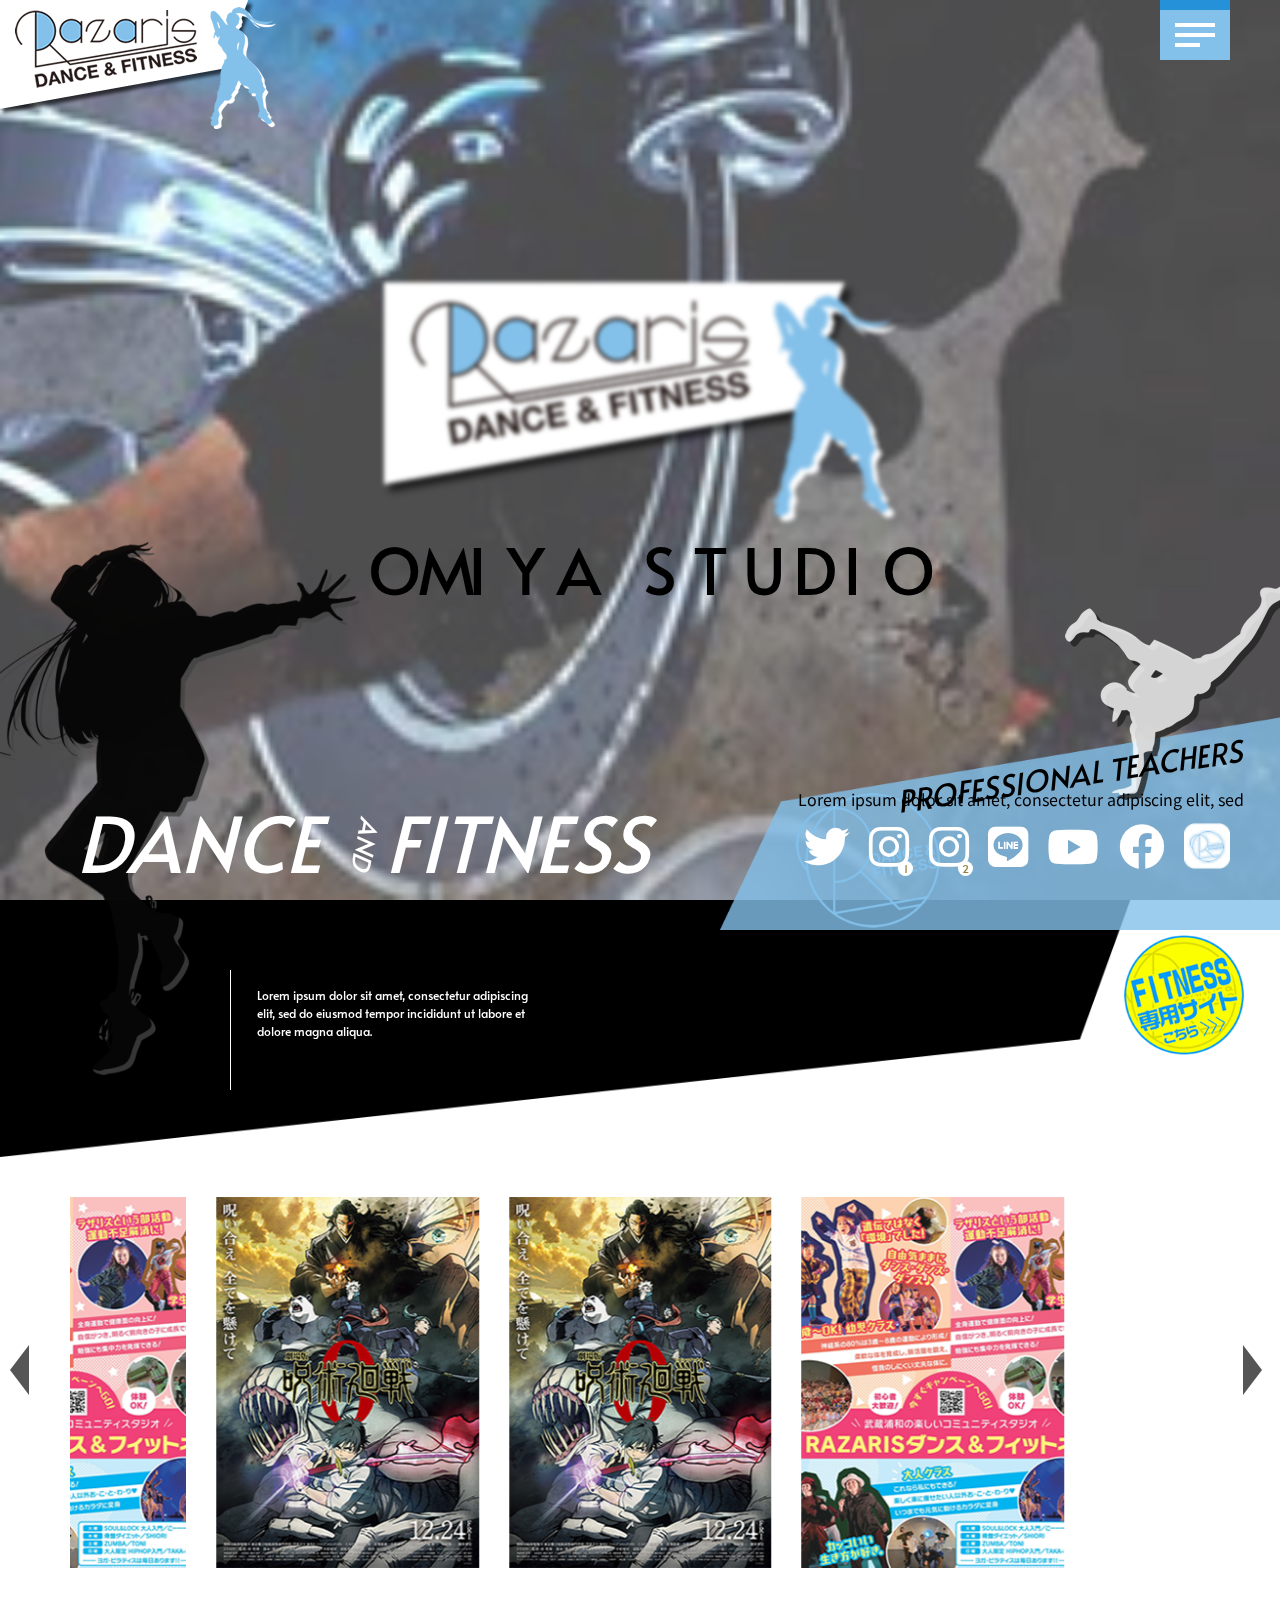
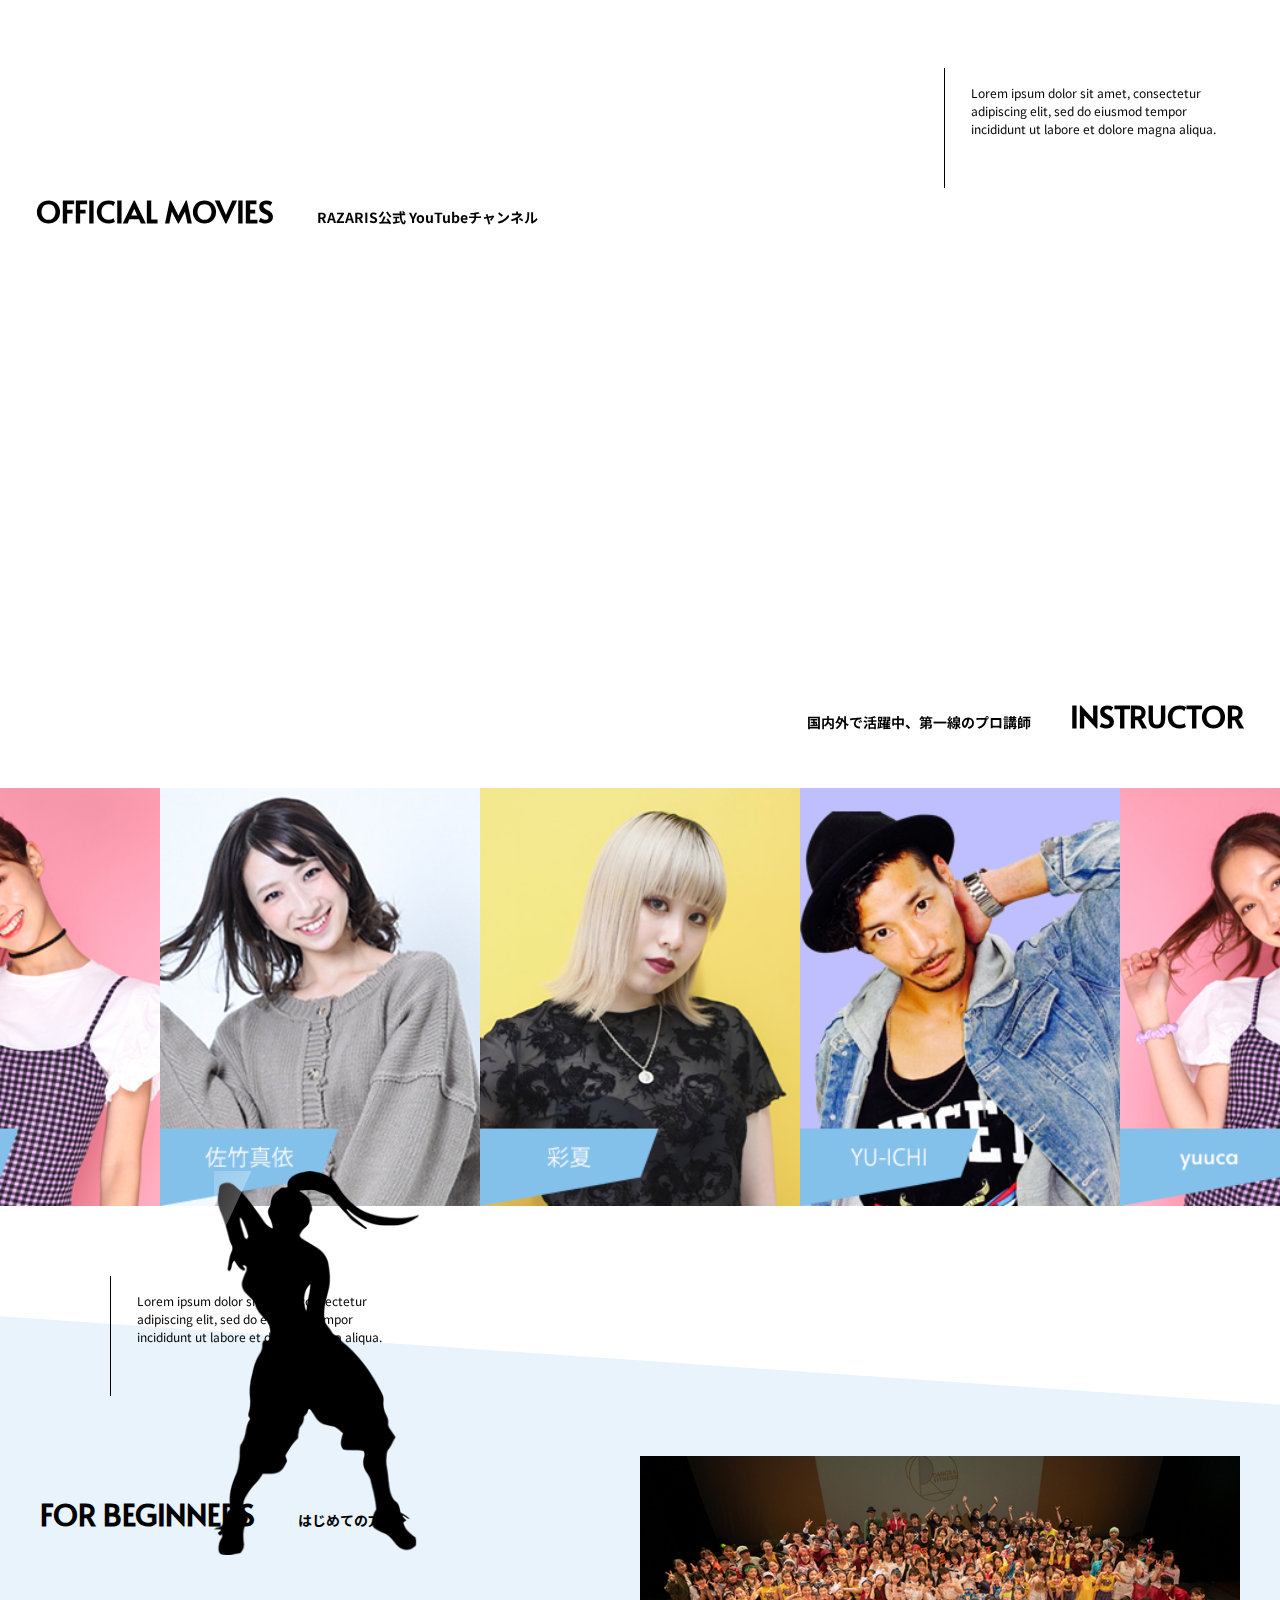
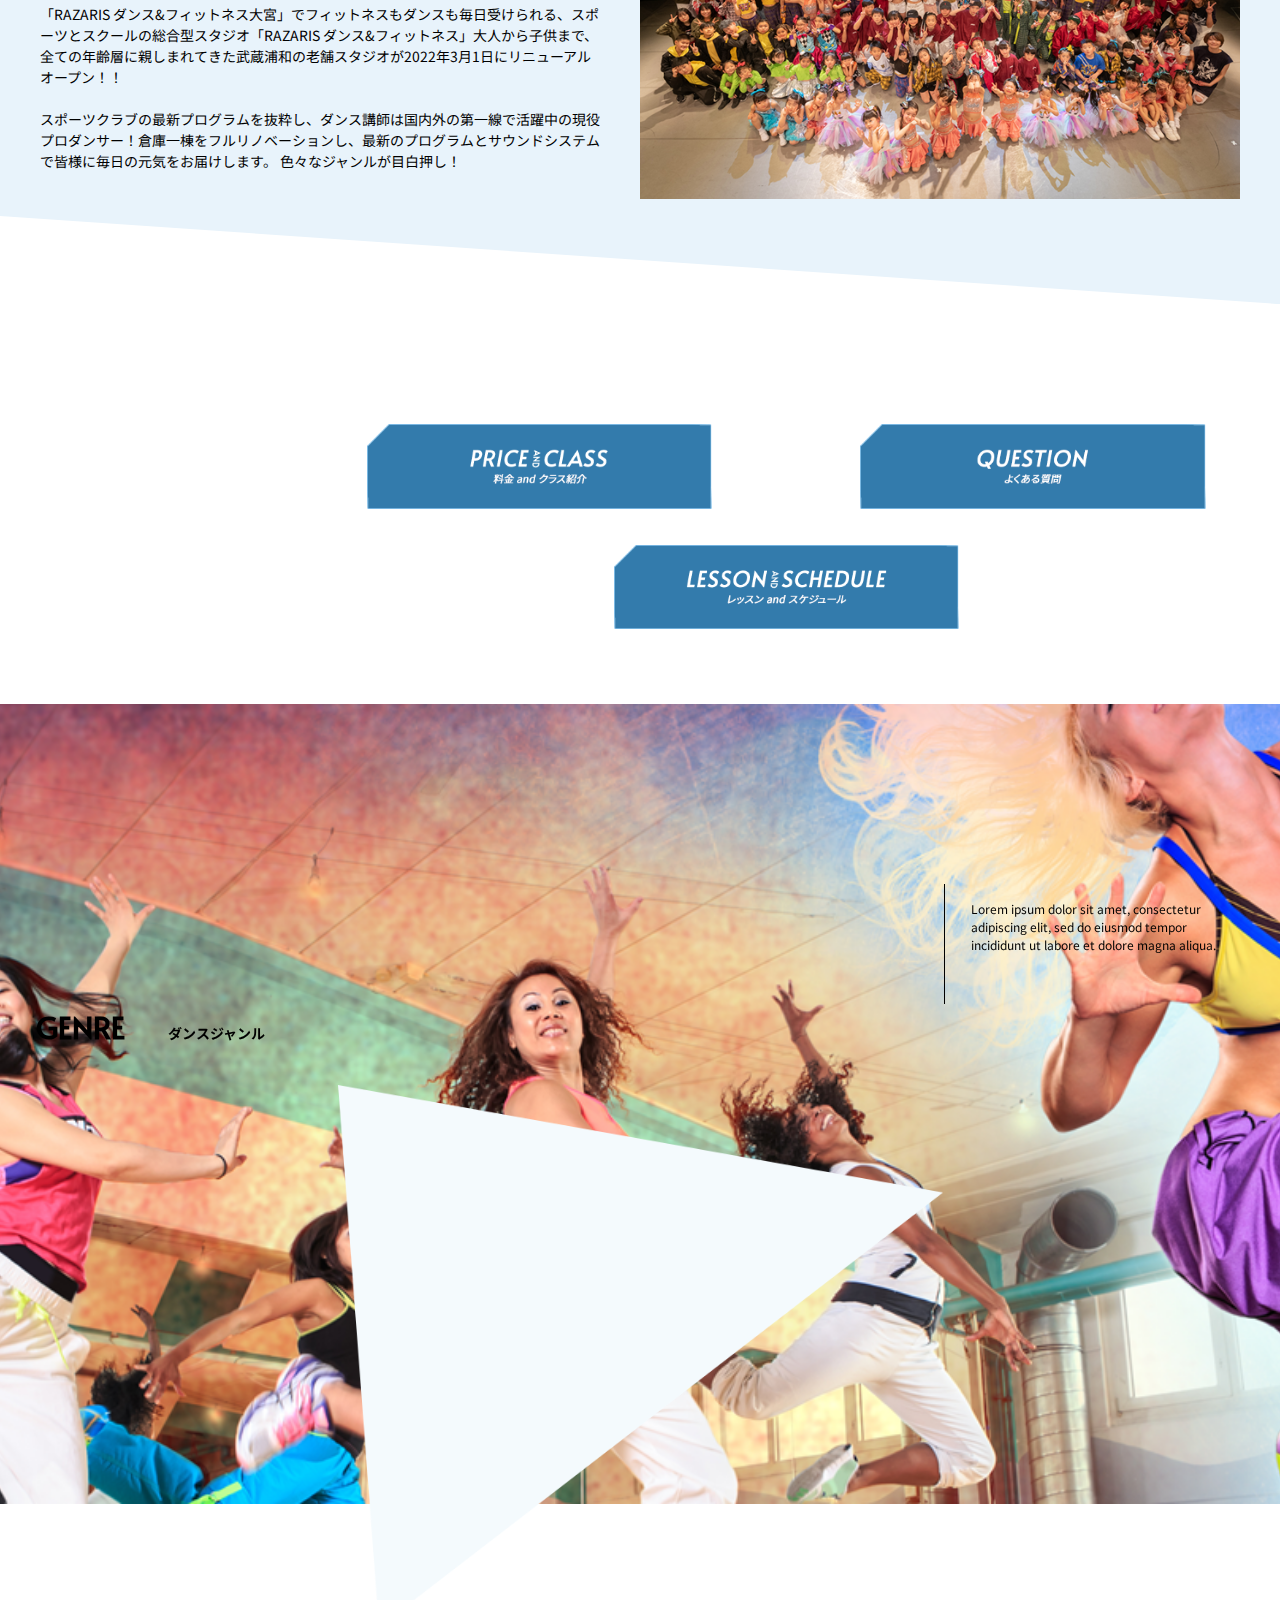
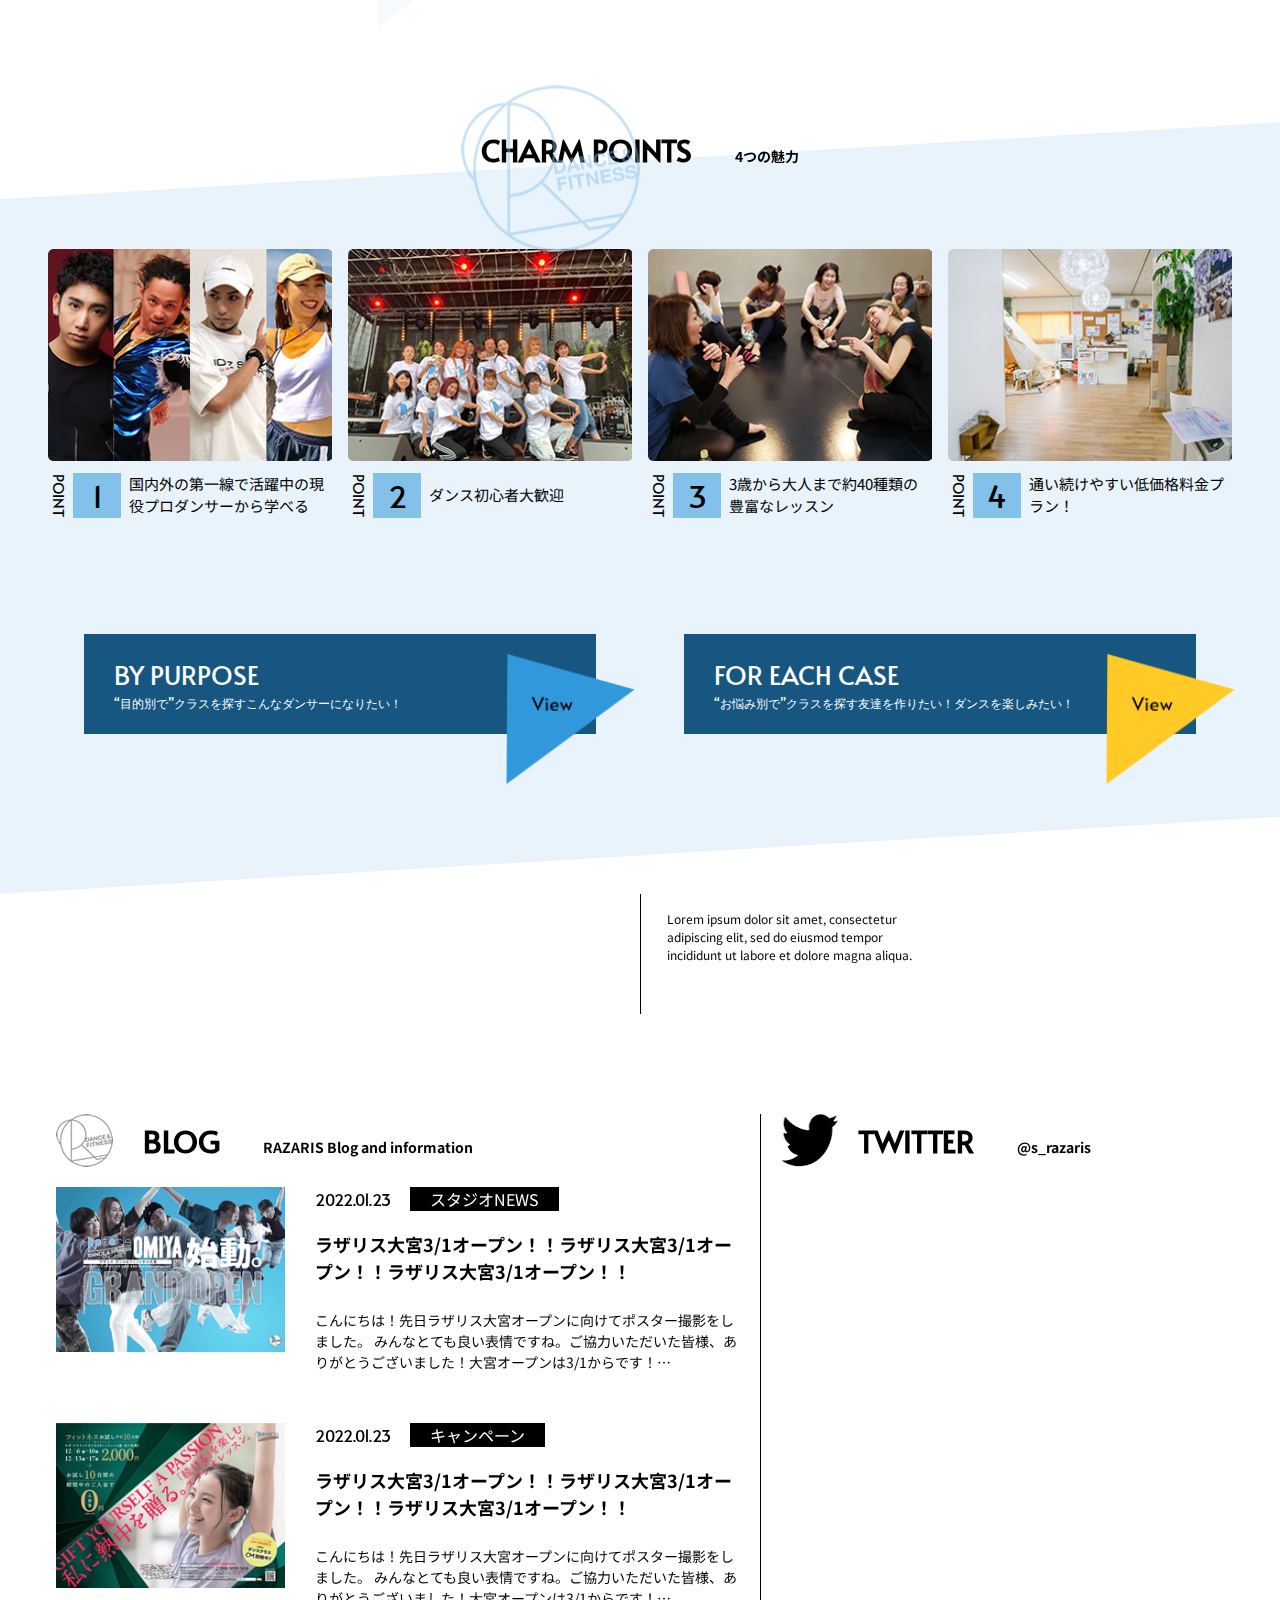
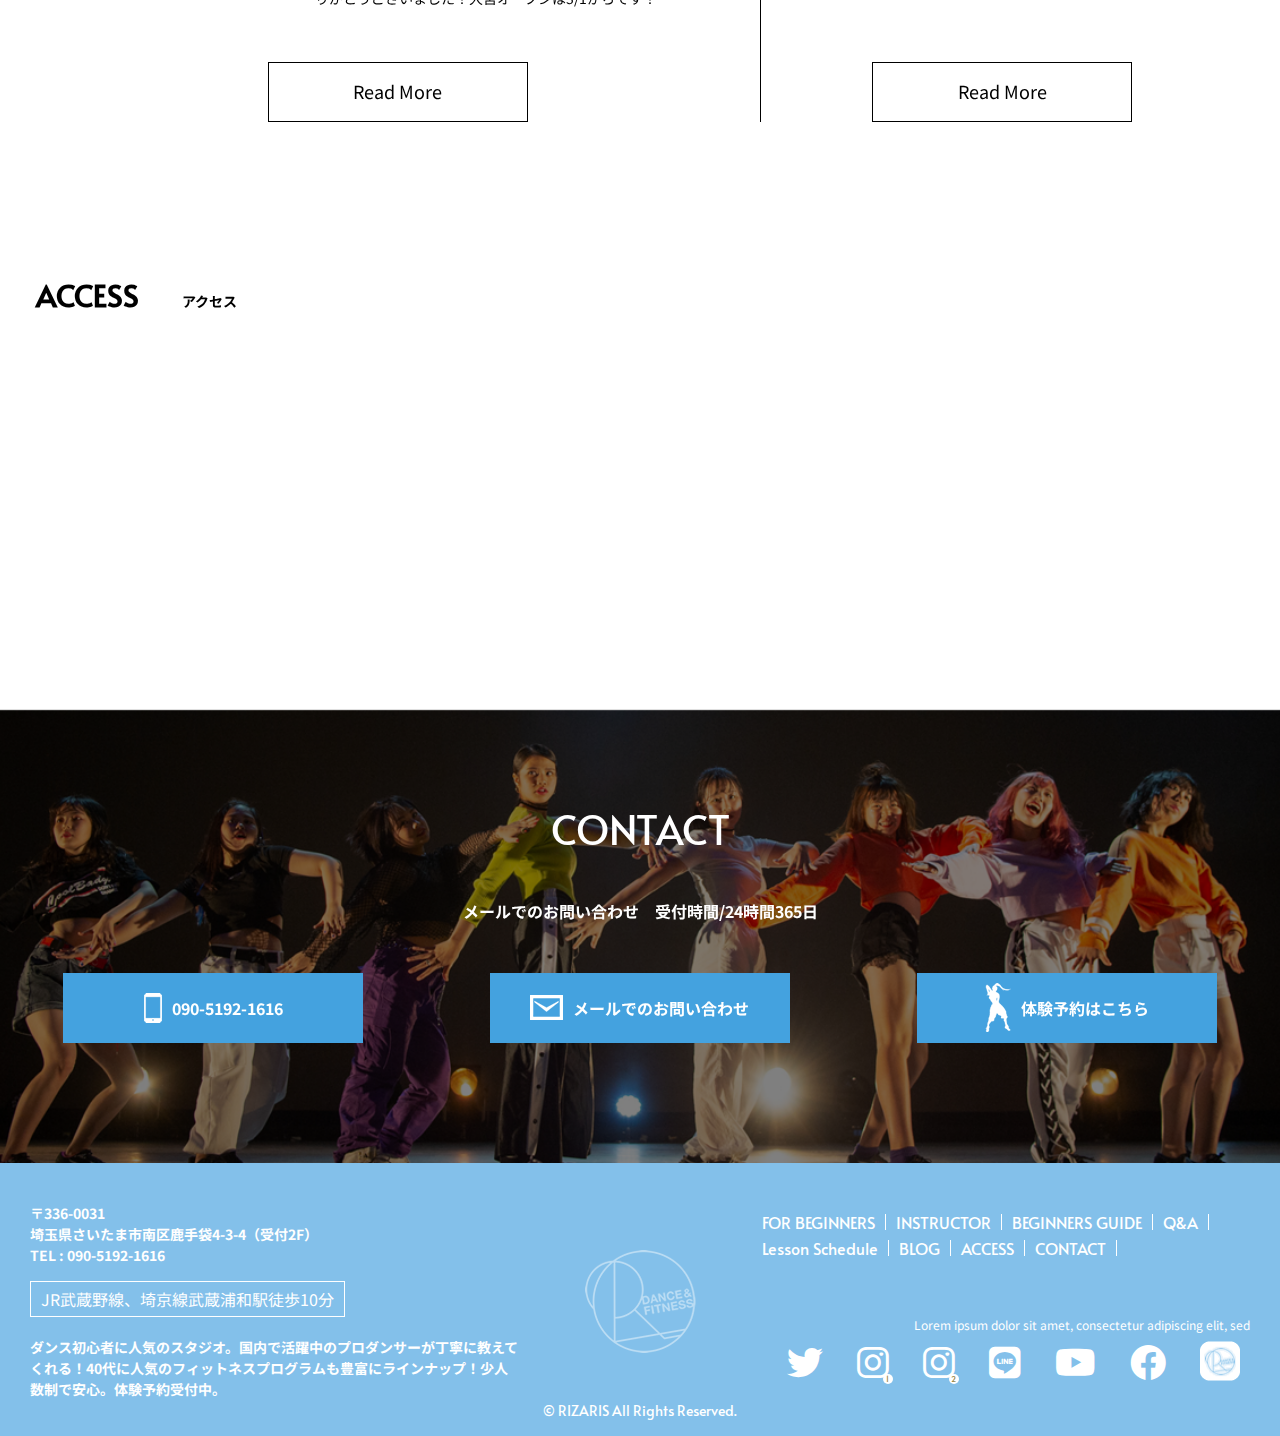
==== commit 1ef597b0: "20220219 instructor page added" ====
--- a/index.html
+++ b/index.html
@@ -12,7 +12,7 @@
     <link rel="stylesheet" href="./assets/css/fontawesome.css">
     <link rel="stylesheet" href="./assets/css/brands.css">
     <link rel="stylesheet" href="./assets/css/solid.css">
-    <link rel="stylesheet" href="./assets/css/style.css">
+    <link rel="stylesheet" href="./assets/css/common.css">
     <link rel="stylesheet" href="./assets/css/top.css">
 
     <link rel="stylesheet" href="https://unpkg.com/swiper/swiper-bundle.min.css"/>
@@ -62,7 +62,7 @@
                         </a>
                     </li>
                     <li>
-                        <a class="nav-item" href="https://www.razaris.jp/instructor">
+                        <a class="nav-item" href="./single-instructor.html">
                             <div class="inWrap">
                                 <div class="box en">INSTRUCTOR</div>
                                 <div class="box jp">インストラクター</div>
@@ -89,7 +89,7 @@
                         </a>
                     </li>
                     <li>
-                        <a class="nav-item" href="https://www.razaris.jp/qa">
+                        <a class="nav-item" href="./faq.html">
                             <div class="inWrap">
                                 <div class="box en">Q&amp;A</div>
                                 <div class="box jp">よくある質問</div>
--- a/assets/css/common.css
+++ b/assets/css/common.css
@@ -0,0 +1,789 @@
+@import url('https://fonts.googleapis.com/css2?family=Fasthand&family=Noto+Sans+JP:wght@100;300;400;500;700;900&family=Noto+Serif+JP:wght@200;300;400;500;600;700;900&display=swap');
+@import url('https://fonts.googleapis.com/css2?family=Alata&family=Zen+Kaku+Gothic+Antique:wght@500&display=swap');
+
+*,*::after,*::before {
+    box-sizing: border-box;
+    margin: 0;
+    padding: 0;
+    max-width: 100%;
+}
+@-webkit-keyframes slide-in {
+    from {
+      opacity: 0;
+      right: -50%;
+    }
+  }
+  
+@keyframes slide-in {
+    from {
+        opacity: 0;
+        right: -50%;
+    }
+}
+html {
+    scroll-behavior: smooth;
+}
+body {
+    font-family: 'Noto Sans JP', sans-serif;
+    line-height: 1.5;
+}
+h1 {
+    font-family: 'Alata', sans-serif;
+    font-size: 30px;
+}
+h2 {
+    font-family: 'Noto Sans JP', sans-serif;
+    line-height: 1.5;
+    font-size: 24px;
+    font-weight: bold;
+}
+
+.subtitle {
+    font-family: 'Noto Sans JP', sans-serif;
+    font-size: 14px;
+    margin-left: 36px;
+}
+a {
+    color: inherit;
+    text-decoration: none;
+}
+li {
+    list-style: none;
+}
+img {
+    vertical-align: middle;
+    height: auto;
+}
+
+.container {
+    width: 1080px;
+    margin: auto;
+}
+section {
+    position: relative;
+}
+.sp {
+    display: none;
+}
+
+header {
+    position: fixed;
+    top: 0;
+    left: 0;
+    right: 0;
+    z-index: 1000;
+    transition: all .3s ease;
+}
+header>div {
+    display: flex;
+    align-items: center;
+    position: relative;
+}
+header>div>a {
+    display: flex;
+}
+.header-scroll {
+    padding: 10px 0;
+    background-color: rgba(255, 255, 255, .5);
+    box-shadow: 0 0 5px rgba(0, 0, 0, .5);
+}
+.menu-btn {
+    position: absolute;
+    top: 0px;
+    right: 50px;
+    padding: 10px 15px;
+    display: flex;
+    flex-direction: column;
+    justify-content: center;
+    align-items: flex-start;
+    cursor: pointer;
+    background-color: #83c0ea;
+    border-top: 10px solid #2591d8;
+}
+.menu-btn span {
+    width: 40px;
+    height: 4px;
+    background-color: white;
+    margin: 3px 0;
+    transition: all .3s ease;
+}
+.menu-btn span:nth-child(3) {
+    width: 25px;
+}
+.menu-btn:hover span:nth-child(3) {
+    width: 40px;
+}
+.menu-open span:nth-child(1) {
+    transform: rotate(135deg) translate(5px, -6px);
+    background-color: white;
+}
+.menu-open span:nth-child(2) {
+    width: 0px;
+    opacity: 0;
+    background-color: white;
+}
+.menu-open span:nth-child(3) {
+    width: 40px;
+    transform: rotate(-135deg) translate(8px, 9px);
+    background-color: white;
+}
+.menu {
+    position: fixed;
+    color: white;
+    background-color: rgba(0, 0, 0, .8);
+    right: 0;
+    top: 0;
+    left: 0;
+    bottom: 0;
+    text-align: center;
+    height: 100vh;
+    padding-top: 200px;
+    overflow-y: auto;
+    backdrop-filter: blur(5px);
+    font-size: 24px;
+    opacity: 0;
+    z-index: -1;
+    transition: all .3s ease;
+}
+.menu-main-open {
+    transform: translateY(0) !important;
+    opacity: 1 !important;
+    z-index: 999 !important;
+}
+
+/* menu */
+.menu {
+    display: flex;
+    align-items: center;
+    padding: 200px 10%;
+    /* justify-content: center; */
+}
+
+.menu-left {
+    width: 30%;
+    padding-right: 5%;
+    display: flex;
+    align-items: center;
+    flex-direction: column;
+    justify-content: center;
+}
+.menu-left .logoBox {
+    margin-bottom: 40px;
+}
+.menu-left .social-icons {
+    display: flex;
+    align-items: center;
+    flex-direction: column;
+    width: 100%;
+}
+.social-icons ul{
+    width: 100%;
+    display: flex;
+    align-items: center;
+    justify-content: space-around;
+}
+.social-icons ul li {
+    padding-right: 8px;
+    list-style: none;
+    display: flex;
+}
+.social-icons ul li a {
+    position: relative;
+    color: #fff;
+    font-size: 20px;
+}
+.social-icons ul li a span {
+    position: absolute;
+    right: -4px;
+    bottom: 4px;
+    display: block;
+    width: 10px;
+    height: 10px;
+    background: #fff;
+    border-radius: 50%;
+    color: #958443;
+    font-size: 8px;
+    line-height: 10px;
+    text-align: center;
+}
+.social-icons ul li a img {
+    width: 20px;
+    height: 20px;
+    display: flex;
+}
+.fa-twitter:before {
+    content: "\f099";
+}
+.fa-instagram:before {
+    content: "\f16d";
+}
+.fa-line:before {
+    content: "\f3c0";
+}
+.fa-youtube:before {
+    content: "\f167";
+}
+.fa-facebook:before {
+    content: "\f09a";
+}
+
+.menu-right {
+    width: 70%;
+    padding-left: 5%;
+    display: flex;
+    align-items: center;
+    flex-direction: column;
+    border-left: solid 1px white;
+}
+.menu-right .nav-list ul:first-child {
+    padding-right: 20px;
+}
+.menu-right .nav-list ul:last-child {
+    padding-left: 20px;
+}
+
+.menu-right .nav-list li .bg {
+    background: white;
+    width: 30px;
+    height: 2px;
+    position: absolute;
+    right: 0;
+    top: 50%;
+    margin-top: -1px;
+    z-index: -1;
+    transition: all 0.3s;
+}
+.menu-right .nav-list li:hover {
+    color: black;
+    display: flex;
+    align-items: center;
+    justify-content: center;
+}
+.menu-right .nav-list li:hover .bg {
+    height: 100%;
+    width: 100%;
+    transform: translate(0, -50%);
+}
+.menu-right .nav-list li .bg:before {
+  content: '';
+  height: 2px;
+  width: 10px;
+  background: white;
+  position: absolute;
+  right: -1px;      
+  -webkit-transition: all 0.3s;      
+  -o-transition: all 0.3s;      
+  transition: all 0.3s;
+}
+.menu-right .nav-list li .bg:before {
+  bottom: 3px;
+  -webkit-transform: rotate(45deg);
+  -ms-transform: rotate(45deg);
+  transform: rotate(45deg);
+}
+.menu-right .nav-item {
+    width: 100%;
+}
+.menu-right .nav-item:hover {
+    text-align: center;
+}
+.menu-right .nav-item:hover .bg:before {
+  right: 0;
+}
+.menu-right .nav-item:hover .bg:before{
+  bottom: 6px;
+}
+.clearfix {
+    width: 100%;
+    display: flex;
+    align-items: center;
+    justify-content: space-around;
+}
+.clearfix li {
+    width: 98%;
+}
+.clearfix img {
+    width: 75px;
+    height: 60px;
+}
+.menu .menu-bluebtn {
+    width: 100%;
+}
+.menu .menu-bluebtn li {
+    width: 110px;
+    height: 80px;
+    padding: 10px;
+    background-color: #5e9edb;
+    display: flex;
+    align-items: center;
+}
+.menu .menu-bluebtn li:last-child {
+    width: 300px;
+    height: 80px;
+}
+.menu .menu-bluebtn li:last-child a {
+    display: flex;
+    align-items: center;
+    justify-content: space-around;
+}
+
+.menu-right .nav-list {
+    display: flex;
+    text-align: left;
+    width: 100%;
+}
+.menu-right .nav-list ul {
+    width: 50%;
+}
+.menu-right .nav-list li {
+    position: relative;
+    margin-bottom: 10px;
+    padding: 10px 0;
+}
+.inWrap {
+    display: flex;
+    flex-direction: column;
+}
+.inWrap .box.en {
+    font-family: 'Alata', sans-serif;
+    font-size: 16px;
+}
+.menu-right .box.jp {
+    font-size: 10px;
+}
+.inWrap .s {
+    font-size: 10px;
+}
+.inWrap .l {
+    font-size: 16px;
+}
+
+.wrapper {
+    padding: 0 40px;
+}
+.container {
+    width: 100%;
+    max-width: 1000px;
+    margin: auto;
+}
+.top-banner {
+    height: 170px;
+    padding-top: 150px;
+    background-image: url(../img/banner-bg.png);
+    background-size: cover;
+    background-position: center;
+    background-repeat: no-repeat;
+}
+.top-banner .social-container {
+    position: absolute;
+    right: 36px;
+    bottom: 20px;
+}
+.top-banner .black-bar {
+    background-color: black;
+    height: 20px;
+}
+.section-pagetitle {
+    margin-top: 60px;
+    margin-bottom: 40px;
+}
+.page-title {
+    display: flex;
+    align-items: center;
+}
+.page-title p {
+    font-size: 18px;
+    font-weight: bold;
+    margin-left: 40px;
+}
+
+#myVideo {
+    position: relative;
+    width: 100%;
+    height: 100%;
+}
+
+/* section10 */
+.section10 h1 {
+    margin-left: 36px;
+    margin-bottom: 15px;
+}
+.section10 iframe {
+    width: 100%;
+    height: 372px;
+}
+.section10 .main-container {
+    background-image: url(../img/footer-bg.png);
+    background-size: cover;
+    background-repeat: no-repeat;
+    background-position: center;
+    padding-top: 90px;
+    padding-bottom: 100px;
+}
+.contact-title {
+    color: white;
+    font-family: 'Alata', sans-serif;
+    font-size: 40px;
+    text-align: center;
+}
+.contact-subtitle {
+    margin-top: 40px;
+    color: white;
+    font-size: 16px;
+    font-weight: bold;
+    text-align: center;
+}
+.button-container {
+    margin-top: 50px;
+    display: flex;
+    align-items: center;
+    justify-content: space-around;
+    flex-wrap: wrap;
+}
+.blue-btn {
+    display: flex;
+    align-items: center;
+    justify-content: center;
+
+    width: 300px;
+    height: 70px;
+    margin-bottom: 20px;
+    display: flex;
+    align-items: center;
+    justify-content: center;
+    background-color: #44a2df;
+
+    color: white;
+    font-size: 16px;
+    font-weight: bold;
+}
+.blue-btn img {
+    margin-right: 10px;
+}
+.blue-btn:hover {
+    transition: all .5s ease-in-out;
+    background-color: #165681;
+}
+.selectbox {
+    margin: auto;
+}
+.selectbox::before {
+    content: "\f13a";
+    font-family: FontAwesome;
+    position: absolute;
+    top: 0;
+    right: 0;
+    width: 20%;
+    height: 100%;
+    text-align: center;
+    font-size: 28px;
+    line-height: 45px;
+    color: rgba(255, 255, 255, 0.5);
+    background-color: rgba(255, 255, 255, 0.1);
+    pointer-events: none;
+}
+.selectbox:hover::before {
+    color: rgba(255, 255, 255, 0.6);
+    background-color: rgba(255, 255, 255, 0.2);
+}
+.selectbox select {
+    background-color: white;
+    color: #0563af;
+    padding: 12px;
+    width: 50%;
+    border: none;
+    font-size: 20px;
+    box-shadow: 0 5px 25px rgb(0 0 0 / 20%);
+    -webkit-appearance: button;
+    appearance: button;
+    outline: none;
+    border: 1px solid #0563af;
+}
+.selectbox select option {
+    padding: 30px;
+}
+/* =========================================================== */
+/* footer */
+footer {
+    background-color: #83c0ea;
+    color: white;
+    padding: 40px 30px 15px 30px;
+}
+footer .main-container {
+    display: flex;
+    justify-content: center;
+    align-items: center;
+}
+.footer-left {
+    width: 35%;
+    display: flex;
+    flex-direction: column;
+}
+.footer-left p {
+    font-size: 14px;
+    font-weight: bold;
+}
+.footer-left .box-text {
+    border: solid 1px white;
+    margin-top: 15px;
+    margin-bottom: 20px;
+    padding: 5px 10px;
+    width: fit-content;
+}
+.footer-center {
+    width: 25%;
+    display: flex;
+    align-items: center;
+    justify-content: center;
+}
+.footer-right {
+    width: 35%;
+}
+.footer-right .footer-menu {
+    display: flex;
+    justify-content: flex-start;
+}
+.footer-right .footer-menu > div {
+    border-right: solid 1px white;
+}
+.footer-right .social-container {
+    position: relative;
+    margin-top: 50px;
+    bottom: unset;
+    right: unset;
+    text-align: right;
+}
+.footer-right .social-container p {
+    font-size: 12px;
+}
+.footer-right .social-icons ul {
+    width: 100%;
+    display: flex;
+    align-items: center;
+    justify-content: flex-end;
+}
+.footer-right .social-icons ul li {
+    padding-left: 15px;
+    padding-right: 0;
+}
+.footer-right .social-icons ul li a {
+    font-size: 36px;
+}
+.footer-right .social-icons ul li a img {
+    min-width: 40px;
+    height: 40px;
+}
+footer li {
+    list-style: none;
+}
+.footer-menu ul {
+    display: flex;
+    flex-wrap: wrap;
+}
+.footer-menu li {
+    font-family: 'Alata', sans-serif;
+    font-size: 16px;
+    list-style: none;
+    white-space: nowrap;
+    margin-right: 10px;
+    border-right: 1px solid white;
+    padding-right: 10px;
+    line-height: 1;
+    margin-bottom: 10px;
+}
+.footer-menu a {
+    position: relative;
+    transition: all .3s ease;
+}
+.footer-menu a::after {
+    border-bottom: 1px solid white;
+    position: absolute;
+    content: '';
+    bottom: -2px;
+    left: -2%;
+    width: 104%;
+    transform: scale(0);
+    transform-origin: 0%;
+    transition: all .3s ease;
+}
+.footer-menu a:hover {
+    color: white;
+}
+.footer-menu a:hover::after {
+    transform: scale(1);
+}
+
+.social-container {
+    position: absolute;
+    bottom: -50px;
+    right: 36px;
+    z-index: 4;
+}
+.social-container li {
+    font-family: 'Alata', sans-serif;
+    font-size: 12px;
+}
+.copyright {
+    font-family: 'Alata', sans-serif;
+    font-size: 14px;
+    text-align: center;
+}
+
+/* Animation */
+.effect-shine::before {
+	position: absolute;
+	top: 0;
+	left: -75%;
+	z-index: 2;
+	display: block;
+	content: '';
+	width: 50%;
+	height: 100%;
+	background: -webkit-linear-gradient(left, rgba(255,255,255,0) 0%, rgba(255,255,255,.3) 100%);
+	background: linear-gradient(to right, rgba(255,255,255,0) 0%, rgba(255,255,255,.3) 100%);
+	-webkit-transform: skewX(-25deg);
+	transform: skewX(-25deg);
+}
+.effect-shine:hover::before {
+	-webkit-animation: shine .75s;
+	animation: shine .75s;
+}
+@-webkit-keyframes shine {
+	100% {
+		left: 125%;
+	}
+}
+@keyframes shine {
+	100% {
+		left: 125%;
+	}
+}
+
+
+/* Responsible */
+@media (max-width: 1400px) {
+}
+@media (max-width: 1280px) {
+    .footer-left {
+        width: 40%;
+    }
+    .footer-center {
+        width: 20%;
+    }
+    .footer-right {
+        width: 40%;
+    }
+    .footer-right .social-icons ul {
+        justify-content: space-around;
+    }
+}
+@media (max-width: 900px) {
+    header .logo img {
+        height: 80px;
+        width: auto;
+    }
+    .menu-btn {
+        right: 10px;
+    }
+    .menu {
+        padding: 150px 10%;
+        flex-direction: column;
+    }
+    .menu-left {
+        width: 100%;
+        padding-right: 0;
+    }
+    .menu-left .social-icons {
+        width: 100%;
+        flex-direction: row;
+        margin-bottom: 10px;
+    }
+    .menu-right {
+        width: 100%;
+        padding-left: 0;
+        border-left: none;
+    }
+    .clearfix {
+        flex-wrap: wrap;
+    }
+    .menu .menu-bluebtn li {
+        margin-bottom: 10px;
+    }
+    .menu .menu-bluebtn li {
+        width: 80px;
+        height: 60px;
+    }
+    .menu .menu-bluebtn li:last-child {
+        width: 200px;
+        height: 60px;
+    }
+
+}
+@media (max-width: 767px) {
+    /* footer     */
+    footer .main-container {
+        flex-direction: column;
+    }
+    .footer-left {
+        width: 100%;
+    }
+    .footer-center {
+        margin: 20px 0;
+    }
+    .footer-right {
+        width: 100%;
+    }
+    .footer-right .social-container {
+        position: relative;
+        bottom: 0;
+        right: 0;
+    }
+    .footer-right .social-icons ul li a img {
+        width: 40px;
+        height: 40px;
+    }
+    .copyright {
+        margin-top: 20px;
+    }
+}
+@media (max-width: 400px) {
+    .menu-btn {
+        padding: 4px 6px;
+    }
+    .menu-btn span {
+        width: 36px;
+        height: 3px;
+    }
+    .menu-btn:hover span:nth-child(3) {
+        width: 36px;
+    }
+    .menu-btn:hover span:nth-child(3) {
+        width: 36px;
+    }
+    .menu-open span:nth-child(3) {
+        transform: rotate(-135deg) translate(7px, 8px);
+    }
+    .menu-right .nav-list {
+        flex-direction: column;
+    }
+    .menu-right .nav-list ul {
+        width: 100%;
+    }
+    .menu-right .nav-list ul:first-child {
+        padding-right: 0;
+    }
+    .menu-right .nav-list ul:last-child {
+        padding-left: 0;
+    }
+
+    .subtitle {
+        display: block;
+    }
+    .footer-right .social-icons ul {
+        width: 100%;
+        justify-content: space-around;
+    }
+    .footer-right .social-icons ul li {
+        padding: 0;
+    }
+}--- a/assets/css/top.css
+++ b/assets/css/top.css
@@ -54,6 +54,7 @@
 }
 .top-banner .logo-center {
     position: absolute;
+    top: 0;
     width: 100vw;
     height: 100vh;
     background-color: white;
@@ -274,10 +275,6 @@
     color: black;
     border-left-color: black;
     margin-left: calc(100vw - 336px);
-}
-.section03 .movie-container {
-    padding-left: 25%;
-    padding-right: 80px;
 }
 /* --------------------------- */
 .takaki-container {
@@ -446,6 +443,7 @@
 }
 .section04 .view-more {
     position: absolute;
+    text-align: right;
     right: -10px;
     top: 30%;
     overflow: hidden;
@@ -872,67 +870,6 @@
     margin-left: 20px;
 }
 
-/* section10 */
-.section10 h1 {
-    margin-left: 36px;
-    margin-bottom: 15px;
-}
-.section10 iframe {
-    width: 100%;
-    height: 372px;
-}
-.section10 .main-container {
-    background-image: url(../img/footer-bg.png);
-    background-size: cover;
-    background-repeat: no-repeat;
-    background-position: center;
-    padding-top: 90px;
-    padding-bottom: 100px;
-}
-.contact-title {
-    color: white;
-    font-family: 'Alata', sans-serif;
-    font-size: 40px;
-    text-align: center;
-}
-.contact-subtitle {
-    margin-top: 40px;
-    color: white;
-    font-size: 16px;
-    font-weight: bold;
-    text-align: center;
-}
-.button-container {
-    margin-top: 50px;
-    display: flex;
-    align-items: center;
-    justify-content: space-around;
-    flex-wrap: wrap;
-}
-.blue-btn {
-    display: flex;
-    align-items: center;
-    justify-content: center;
-
-    width: 300px;
-    height: 70px;
-    margin-bottom: 20px;
-    display: flex;
-    align-items: center;
-    justify-content: center;
-    background-color: #44a2df;
-
-    color: white;
-    font-size: 16px;
-    font-weight: bold;
-}
-.blue-btn img {
-    margin-right: 10px;
-}
-.blue-btn:hover {
-    transition: all .5s ease-in-out;
-    background-color: #165681;
-}
 
 
 
@@ -1054,10 +991,6 @@
 @media (max-width: 900px) {
     .section03 .dancer3 {
         top: -50%;
-    }
-    .section03 .movie-container {
-        padding-left: 20%;
-        padding-right: 40px;
     }
 }
 @media (max-width: 767px) {
@@ -1085,10 +1018,6 @@
     .section03 .view-more {
         top: 45%;
     }
-    .section03 .movie-container {
-        padding-left: 20px;
-        padding-right: 20px;
-    }
     .takaki-thumbs {
         height: 36vw;
     }
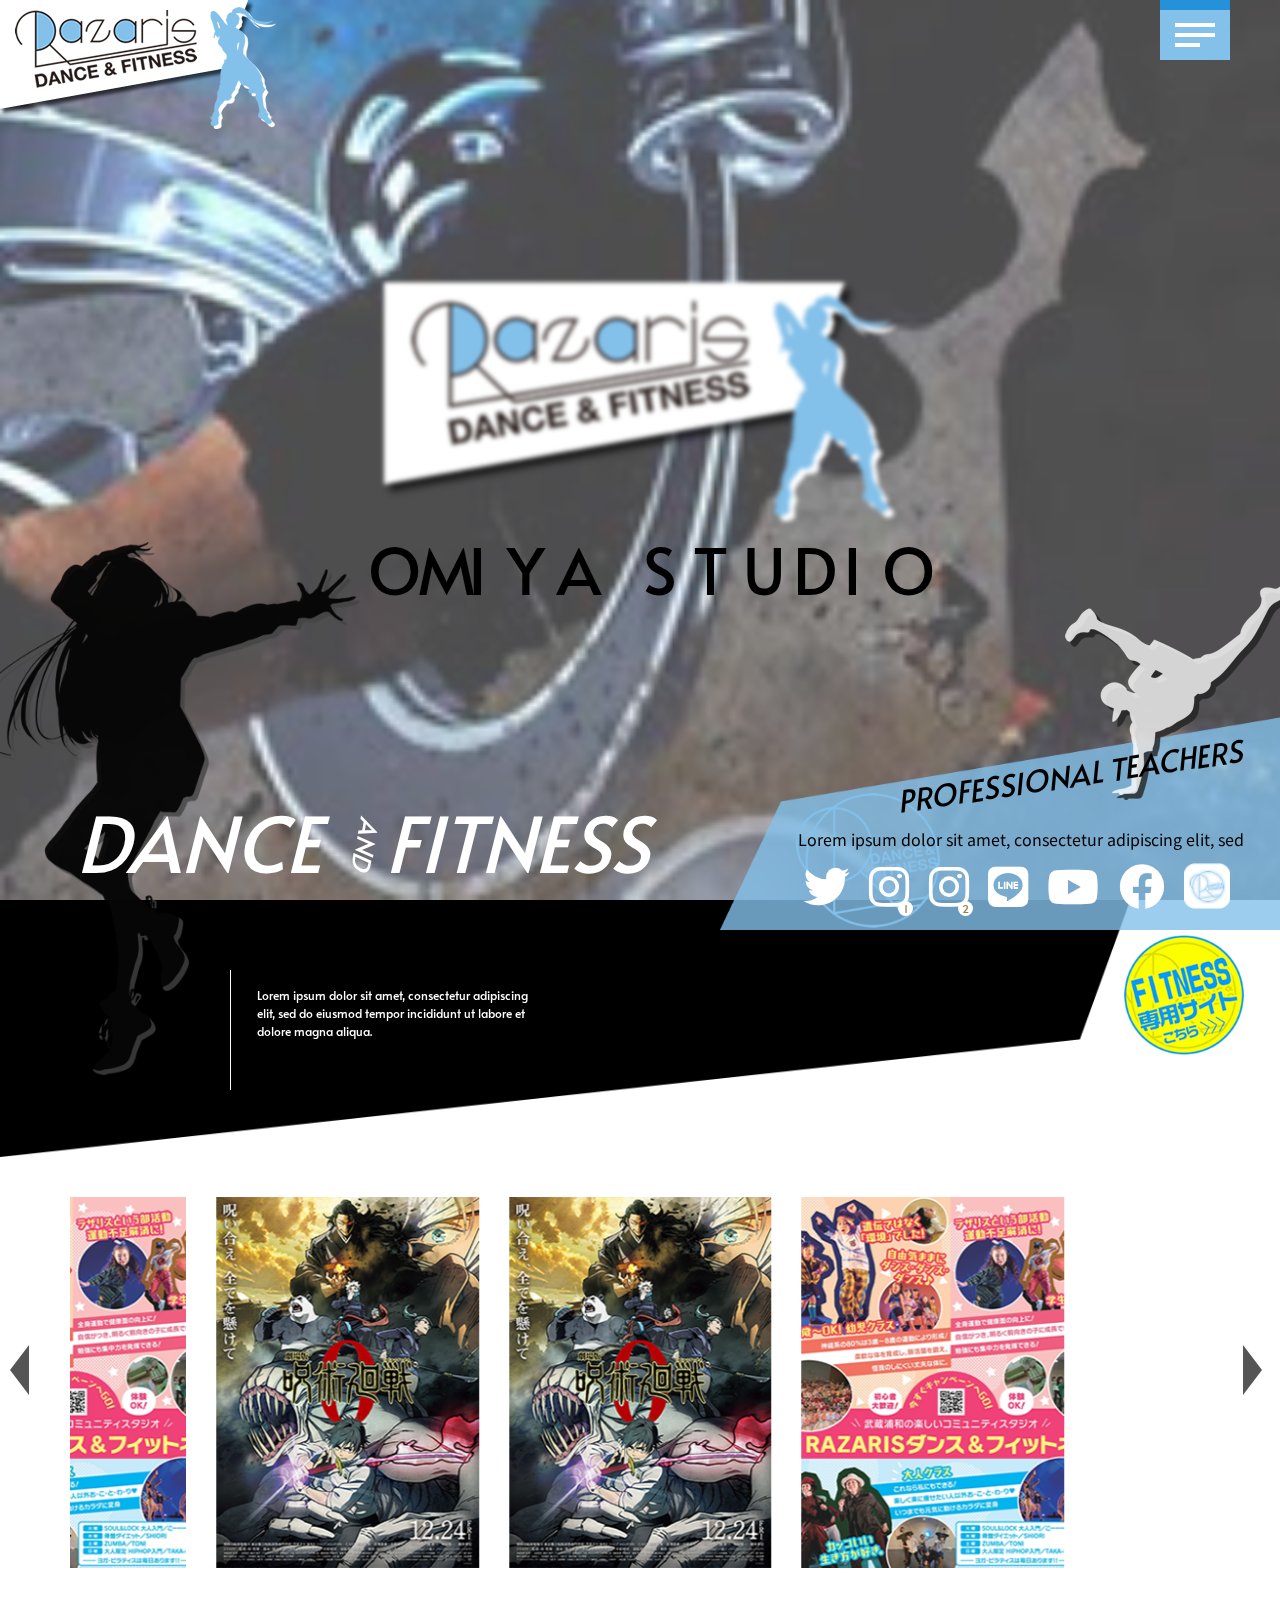
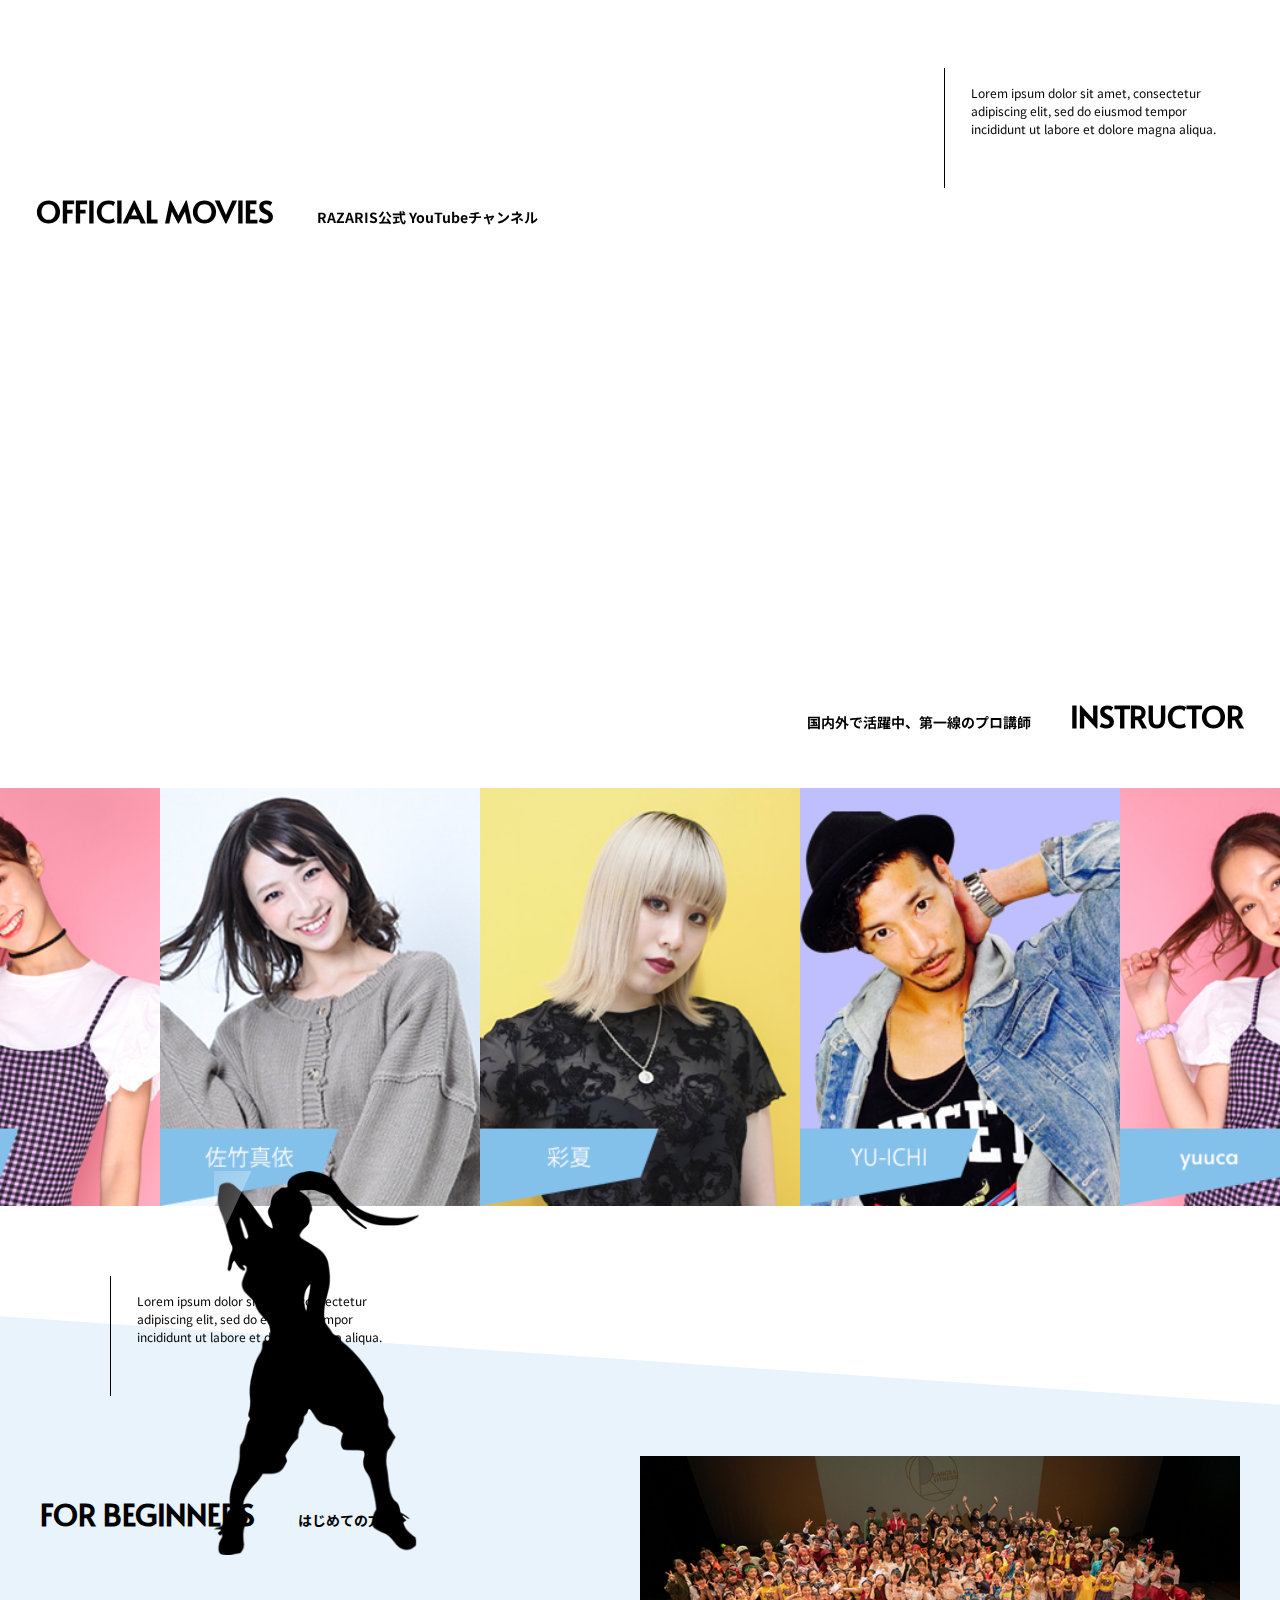
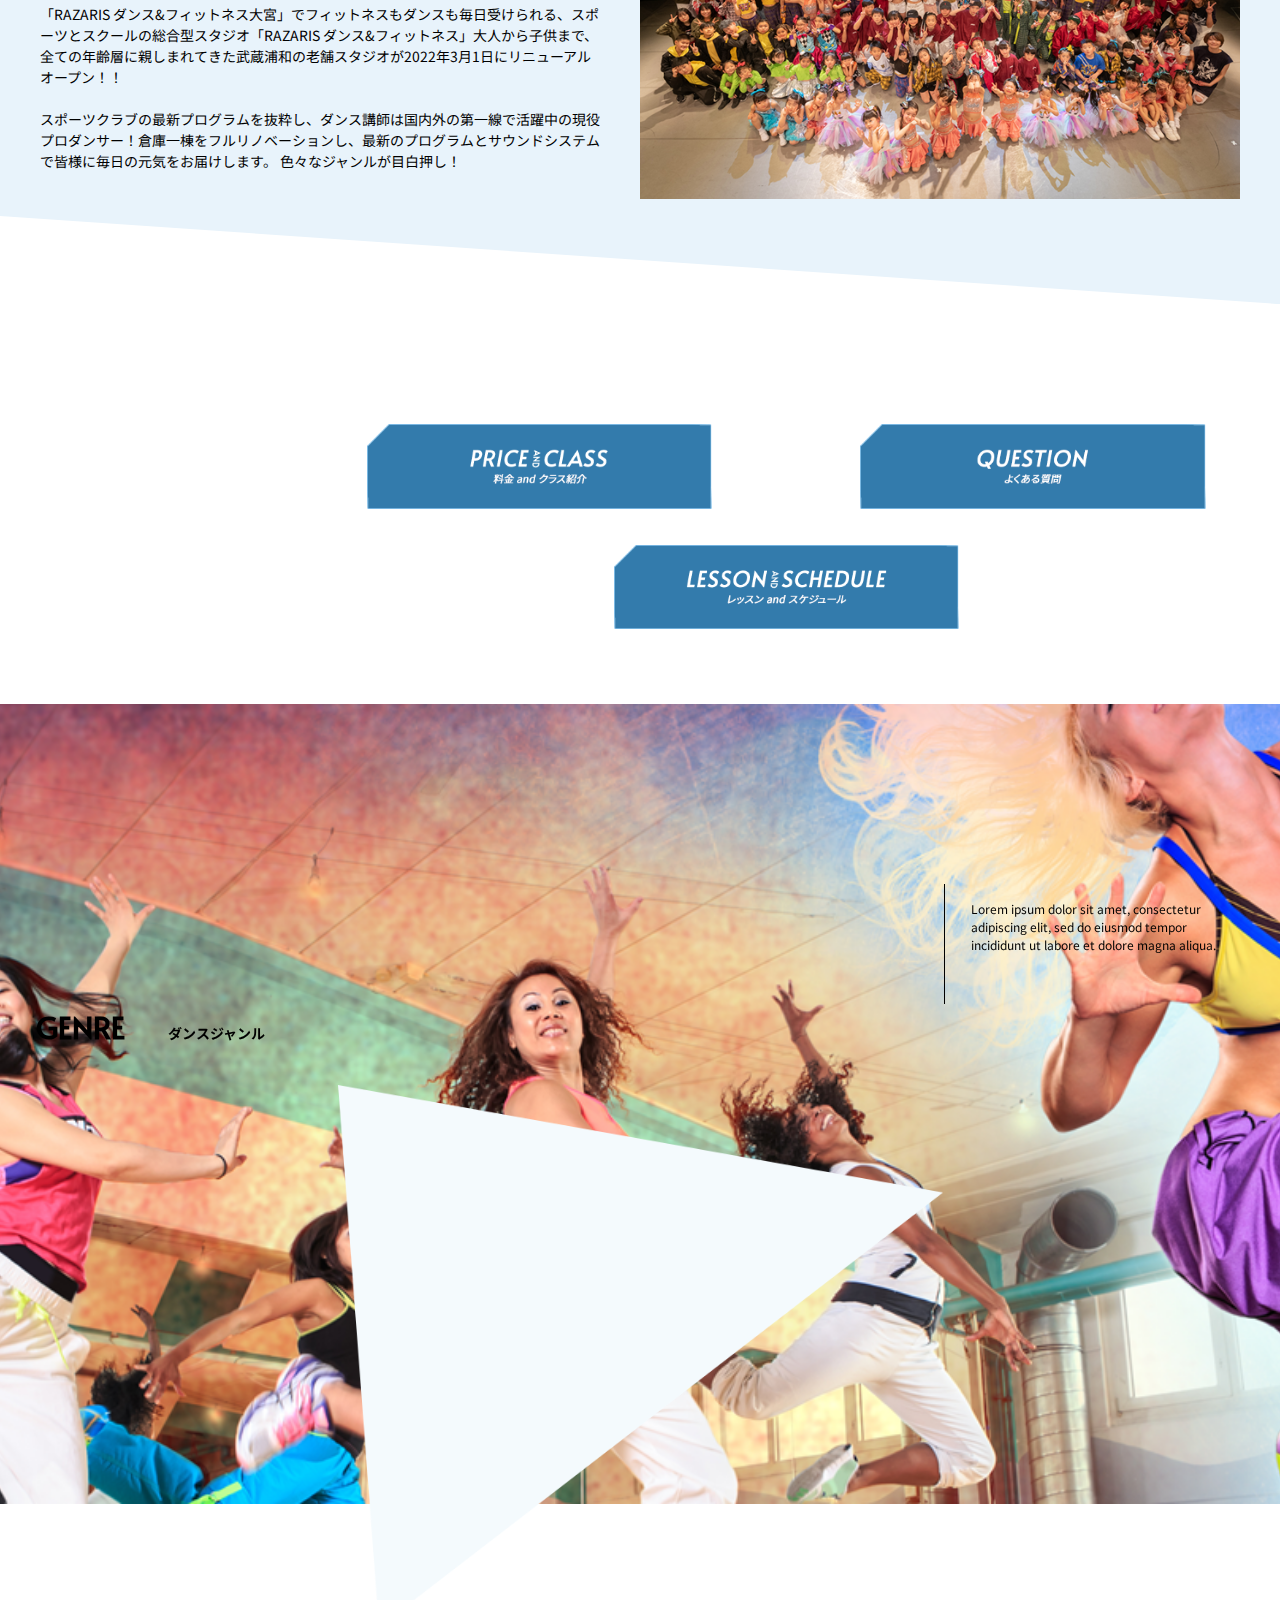
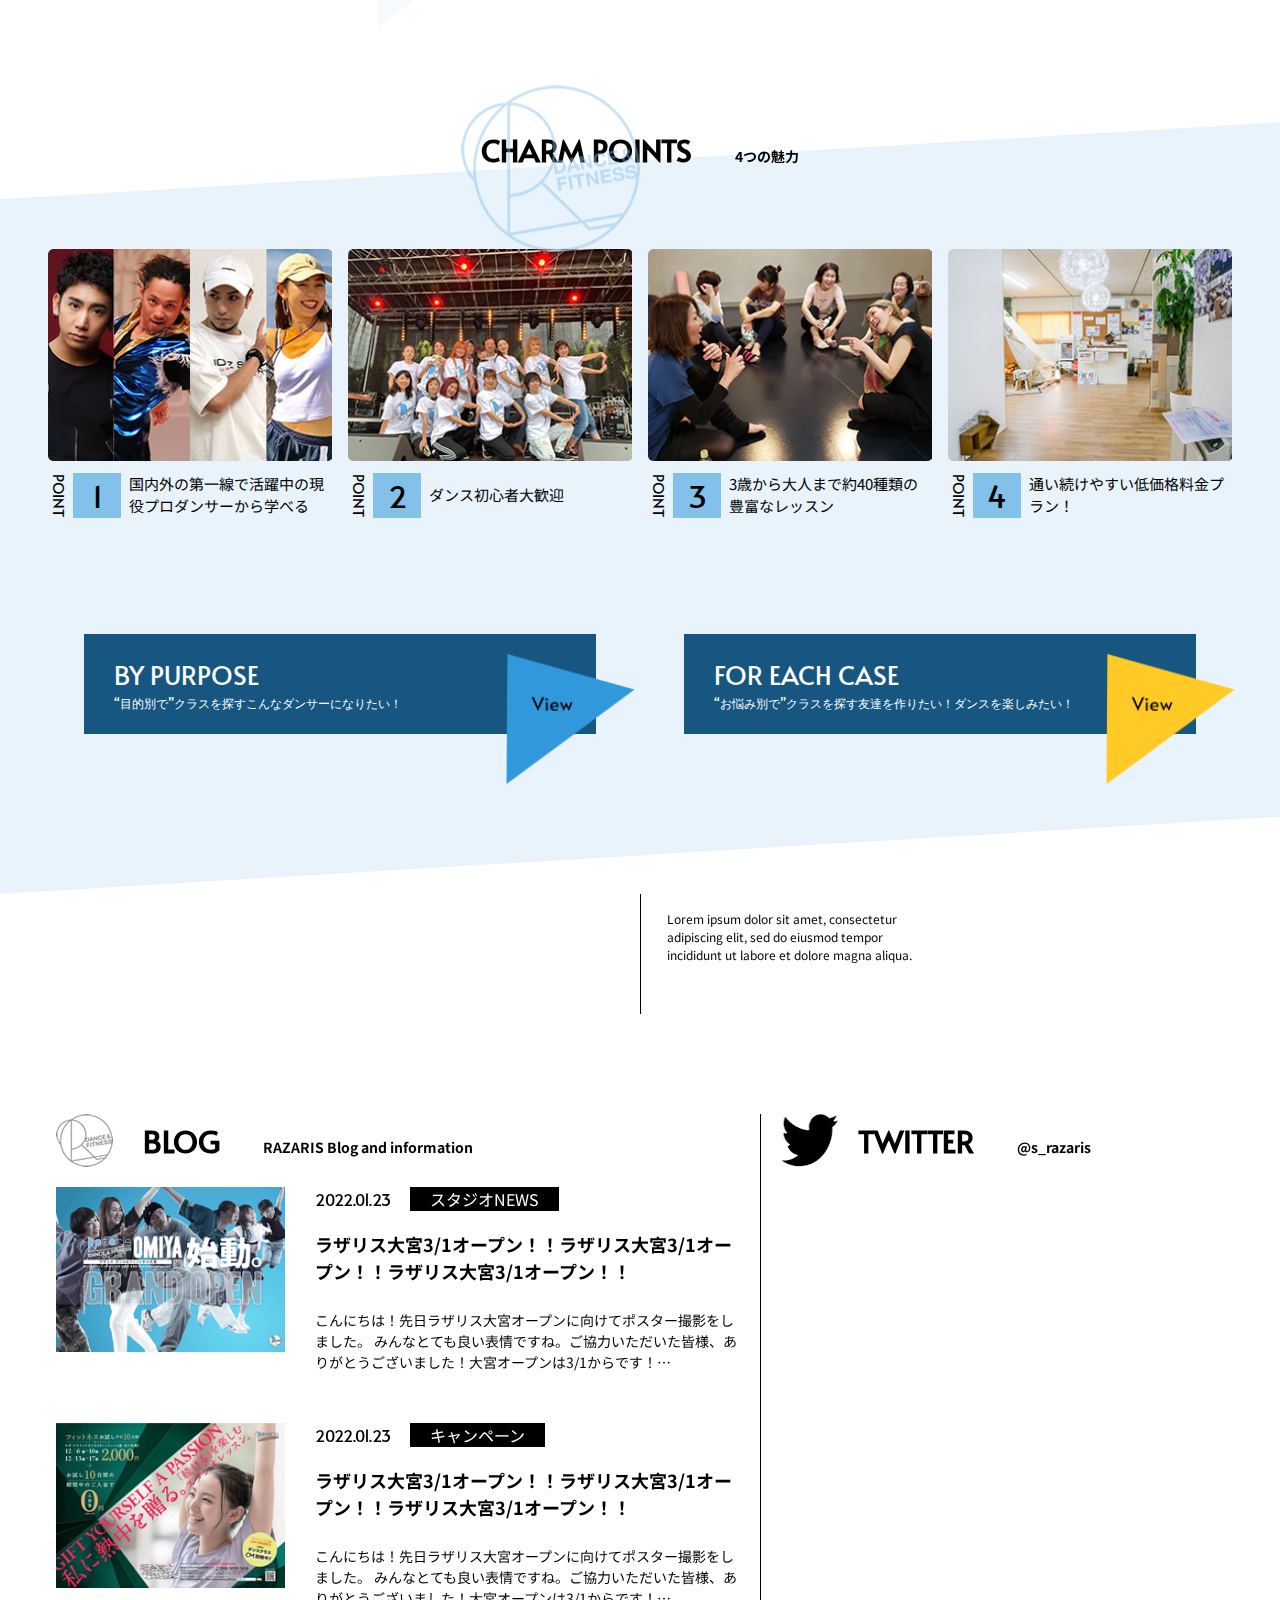
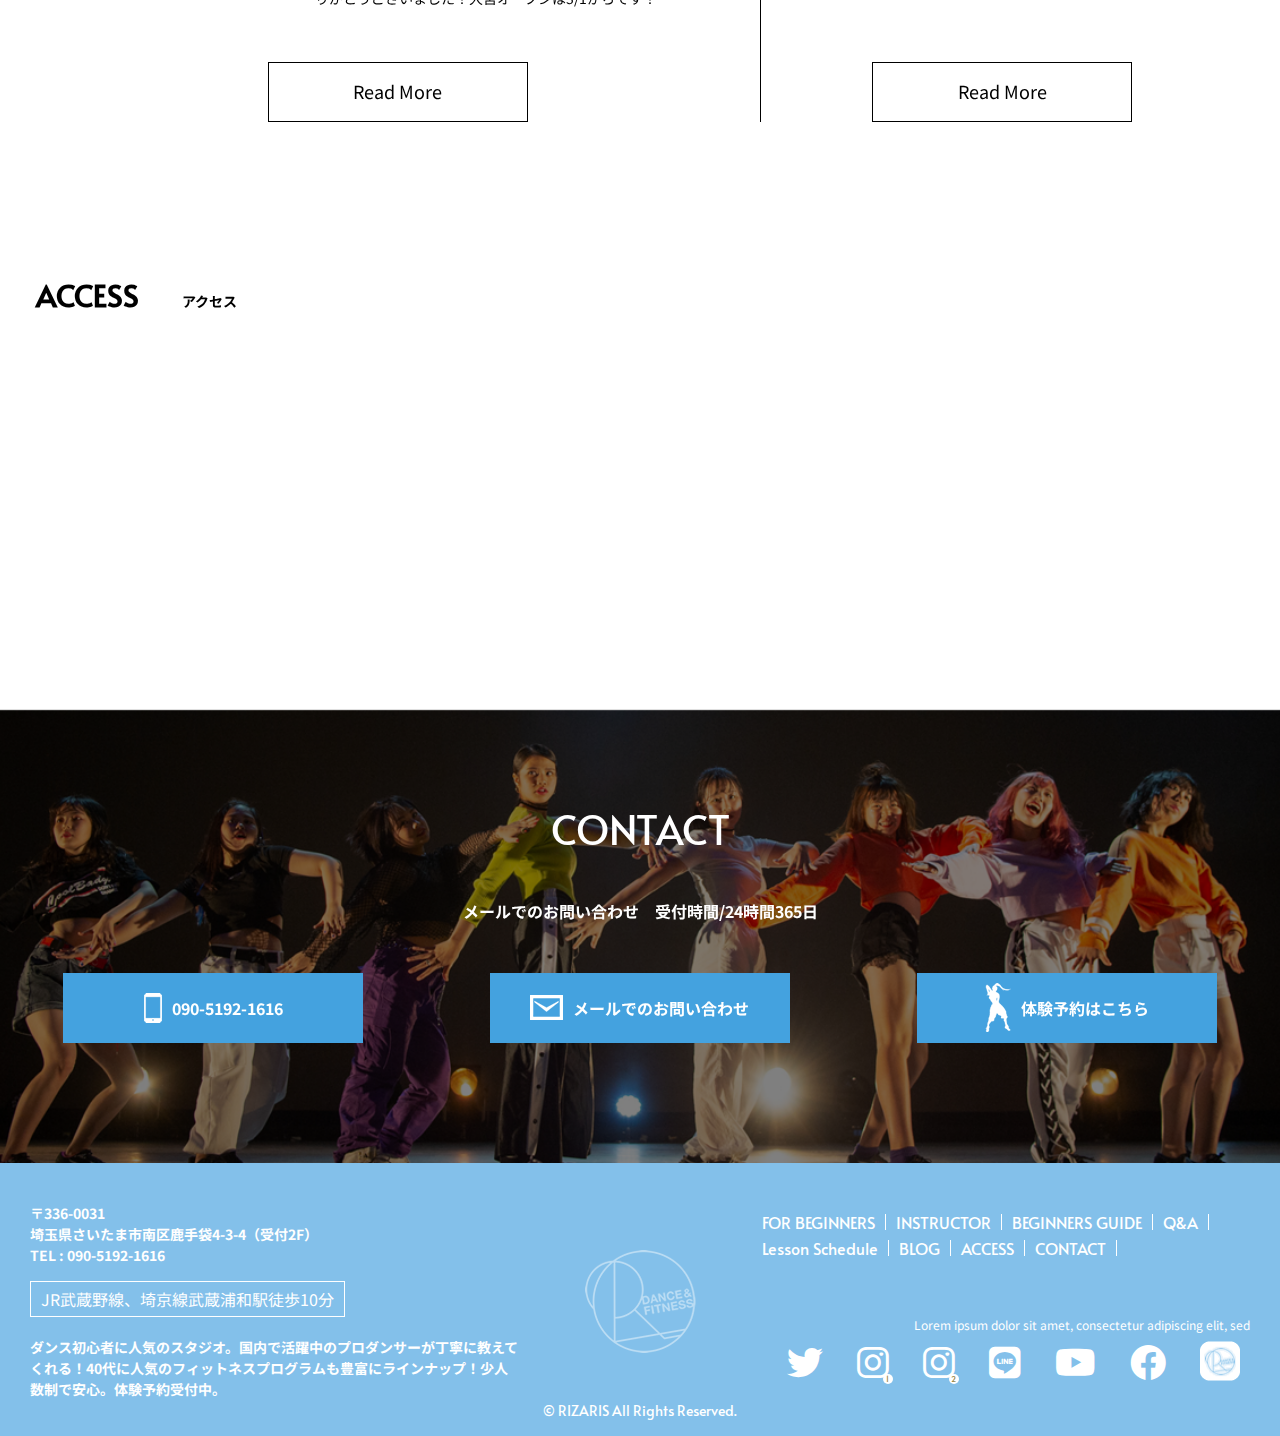
==== commit 7d0494fa: "20220219 instructor page added" ====
--- a/index.html
+++ b/index.html
@@ -62,7 +62,7 @@
                         </a>
                     </li>
                     <li>
-                        <a class="nav-item" href="./single-instructor.html">
+                        <a class="nav-item" href="./instructor.html">
                             <div class="inWrap">
                                 <div class="box en">INSTRUCTOR</div>
                                 <div class="box jp">インストラクター</div>
--- a/assets/css/common.css
+++ b/assets/css/common.css
@@ -377,7 +377,7 @@
 .top-banner .social-container {
     position: absolute;
     right: 36px;
-    bottom: 20px;
+    bottom: -20px;
 }
 .top-banner .black-bar {
     background-color: black;
